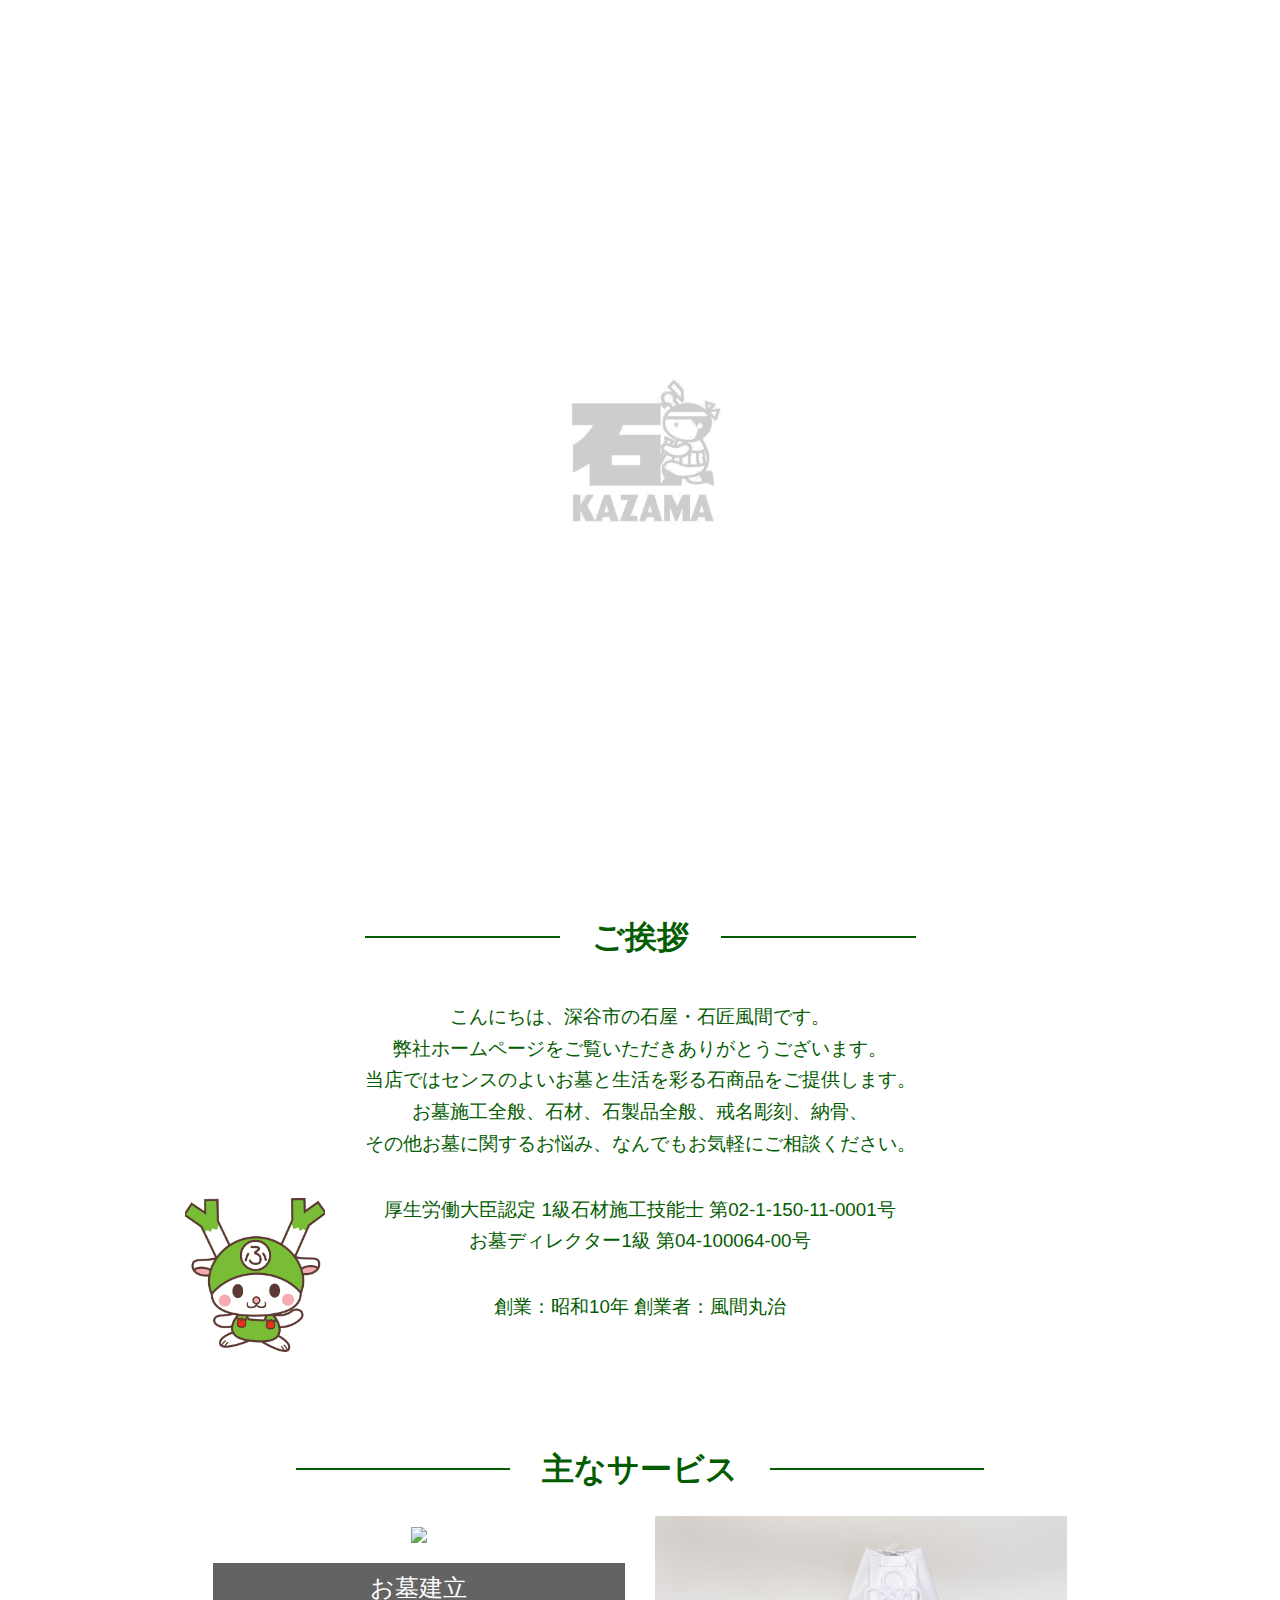
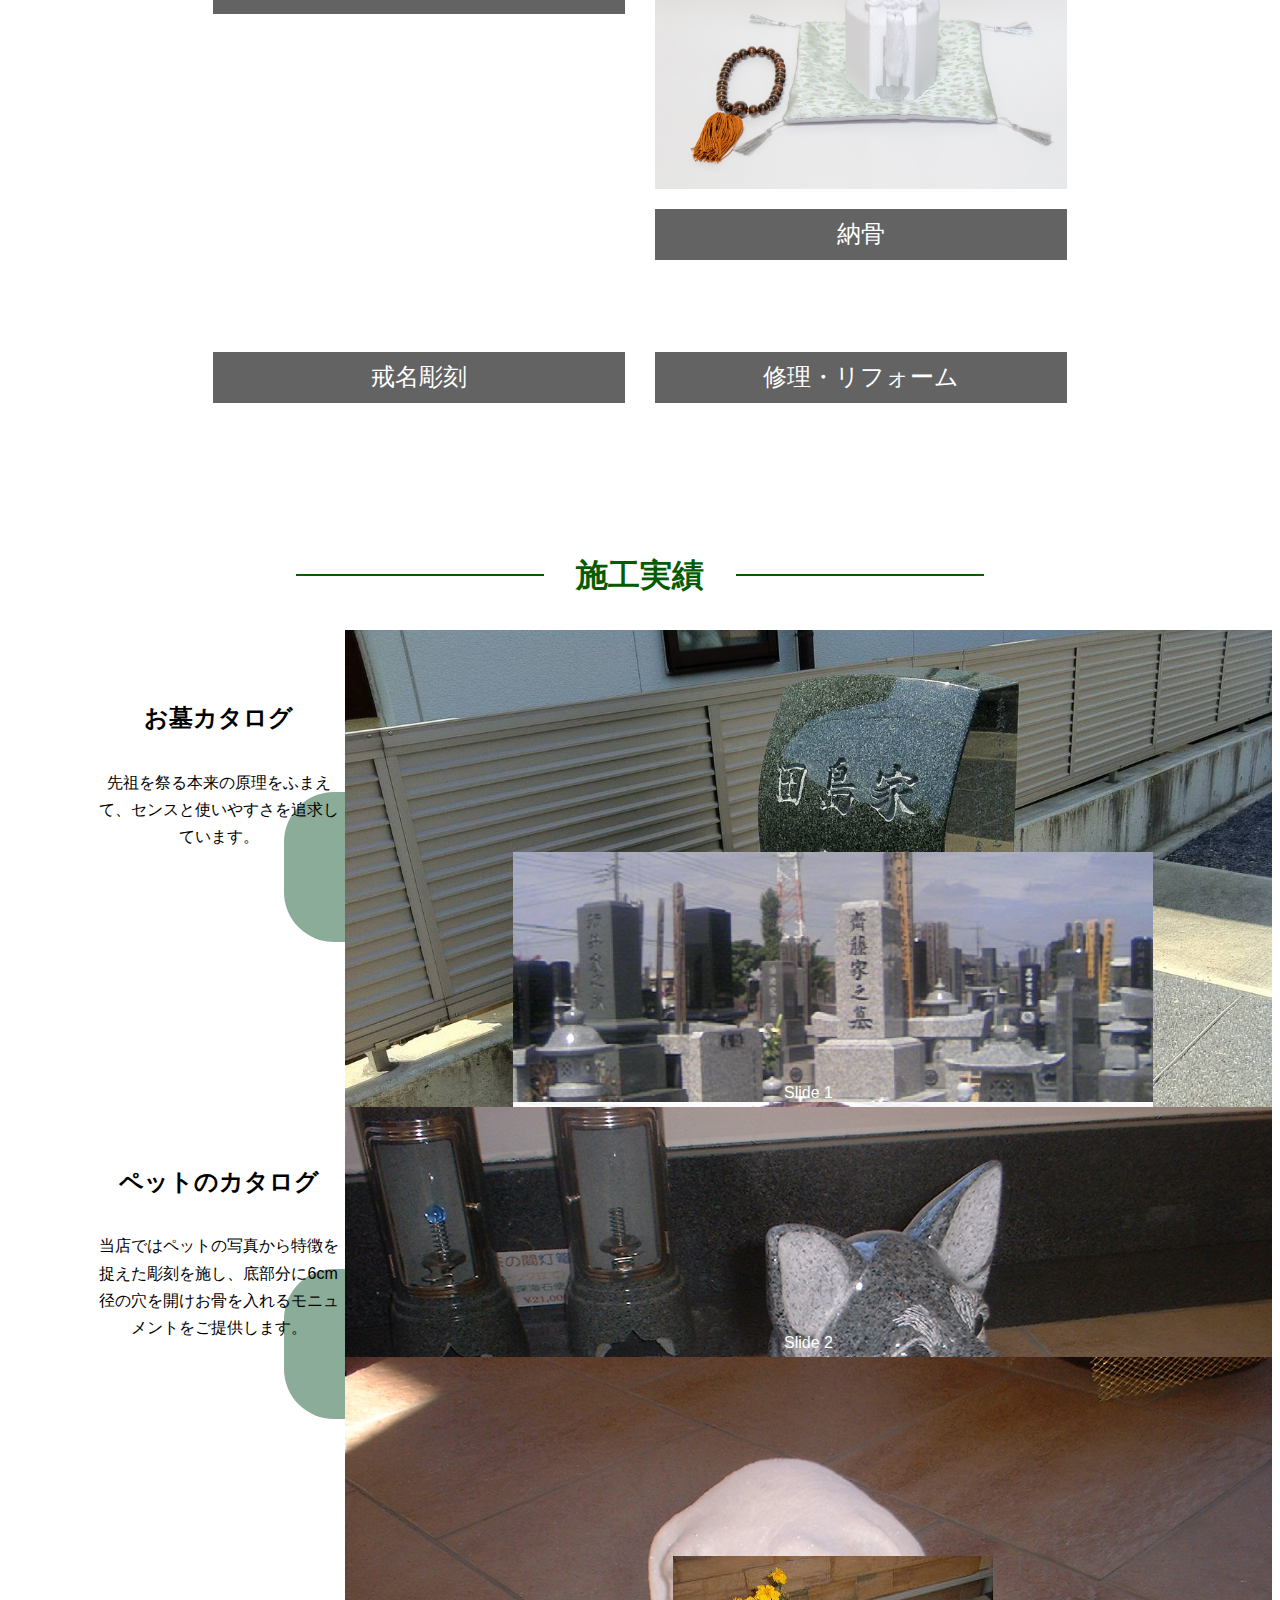
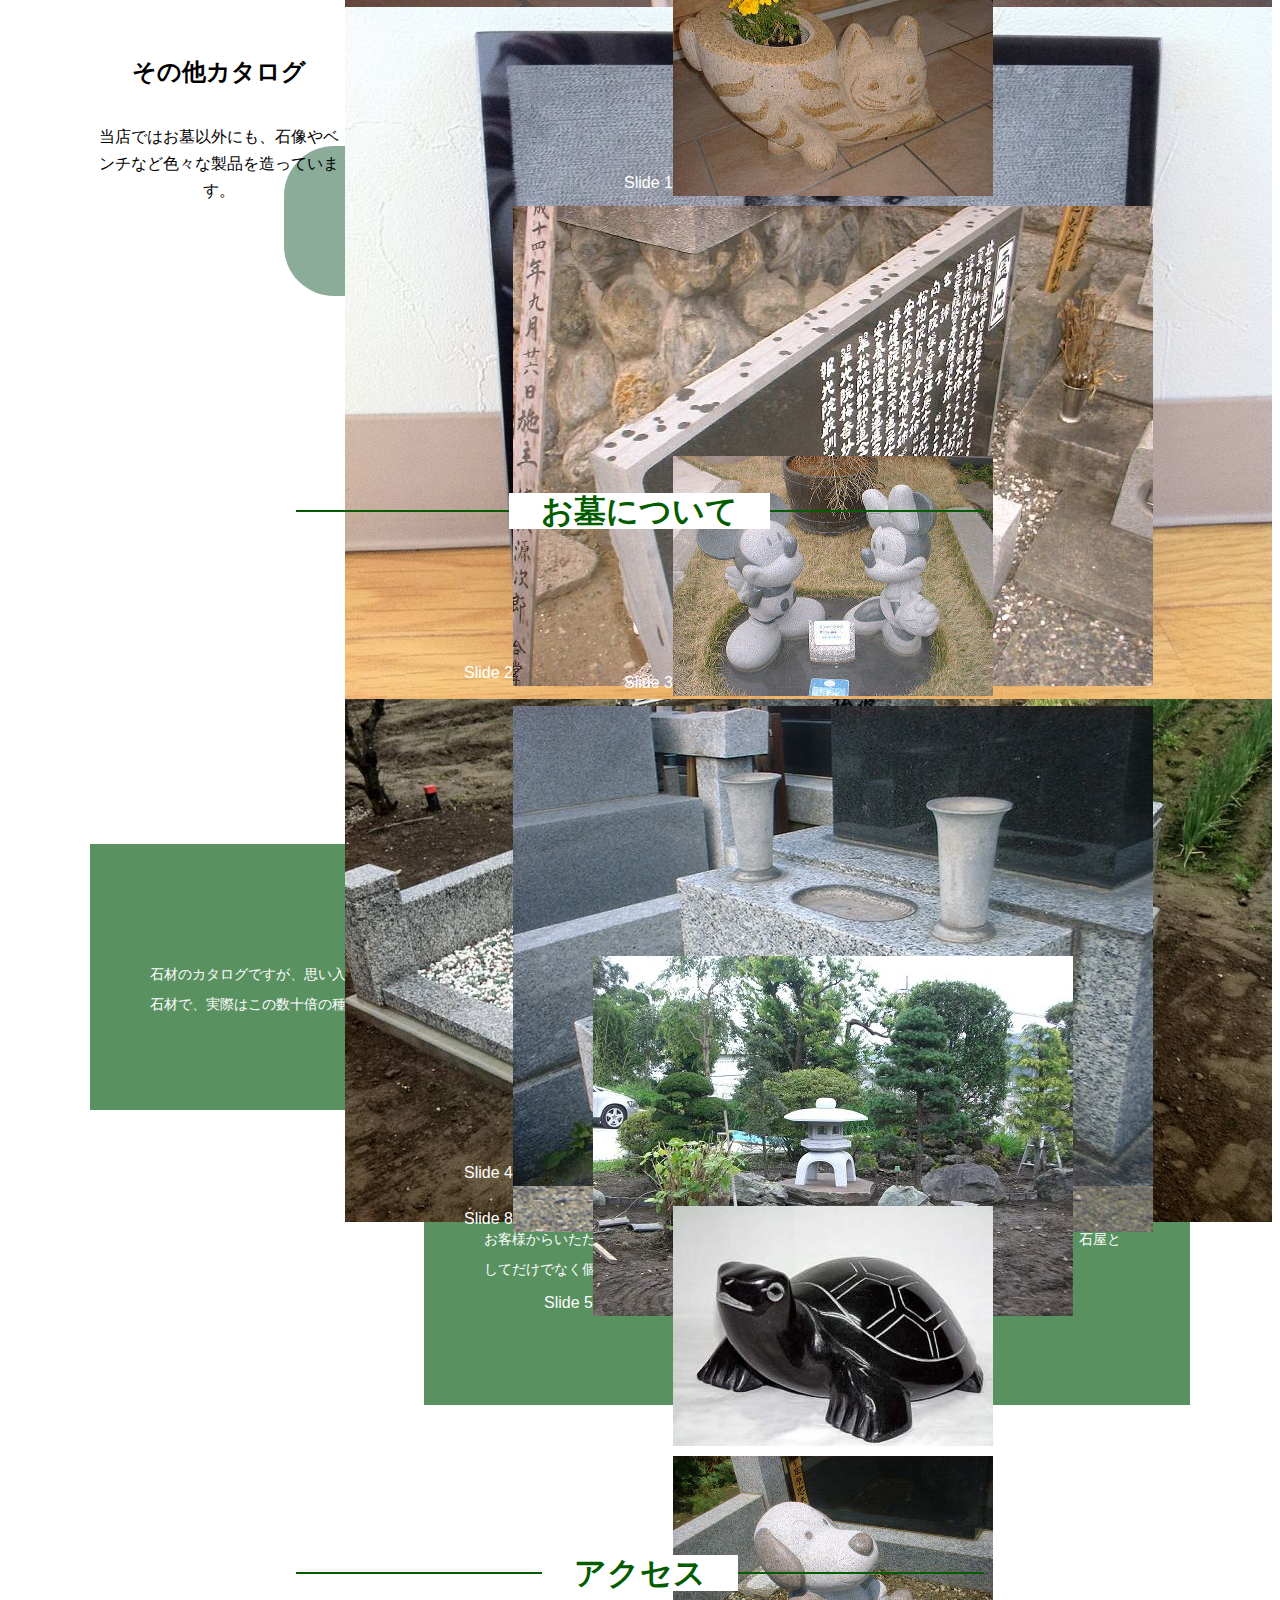
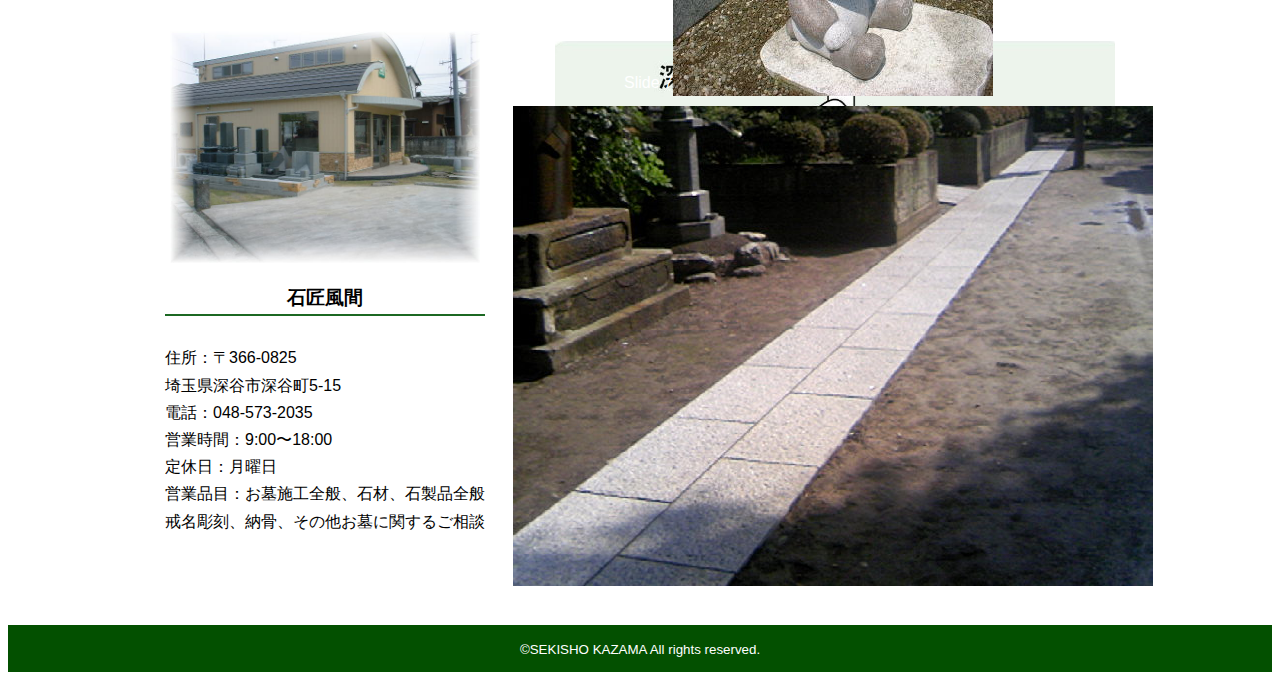
==== index.html @ c8400010 "Update index.html" ====
<!DOCTYPE html>
<html lang="ja">
  <head>
    <meta charset="utf-8">
    <meta name="viewport" content="width=device-width, initial-scale=1">
    <title>お墓・墓石の石匠風間</title>
    <meta name="description" content="小松/吹雪/真壁石などの国産墓石を扱っている深谷市の石屋石匠風間です。">
    <meta name="keywords" content="石材店,石屋,墓石,石材,石塔,お墓リフォーム,墓地,戒名,納骨,小松石,深谷,埼玉">
    <link href="https://use.fontawesome.com/releases/v5.6.1/css/all.css" rel="stylesheet">
    <link rel="stylesheet" href="https://unpkg.com/ress/dist/ress.min.css">
    <link href="https://fonts.googleapis.com/css2?family=Noto+Serif+JP:wght@400&display=swap" rel="stylesheet">
    <link rel="icon" type="image/png" href="top-img/name02.gif">
    <link rel="stylesheet" type="text/css" href="slick.css"/>
    <link rel="stylesheet" href="css/top.css">
    <link rel="stylesheet" href="https://cdnjs.cloudflare.com/ajax/libs/Swiper/4.3.3/css/swiper.min.css">

  </head>
  <body>
    <!-- loading -->
    <div id="loading">
      <div id="animation">
        <img src="top-img/loading.gif" alt="ローディング画像">
      </div>
    </div>
    <div id="contents">

      <header>
        <div class="header-inner">
        <div class="header-logo">
          <h1><img class="logo" src="top-img/name02.gif" alt="石匠風間"></h1>
          <h1><img class="logo2" src="top-img/name01.jpg" alt="石匠風間"></h1>
        </div>
        <div class="header-right">
          <p>お気軽にお電話ください</p>
          <p class="header-tel">048-573-2035</p>
        </div>
        <button class="burger-btn">
          <span class="bars">
            <span class="bar bar_top"></span>
            <span class="bar bar_middle"></span>
            <span class="bar bar_bottom"></span>
          </span>
        </button>
        <div class="nav-wrapper">
          <ul class="nav-list item-center">
            <li class="nav-item"><a href="catalog.html">お墓カタログ</a></li>
            <li class="nav-item"><a href="other.html">その他のカタログ</a></li>
            <li class="nav-item"><a href="pets.html">ペットのお墓</a></li>
            <li class="nav-item"><a href="stone.html">国産石材へのこだわり</a></li>
            <li class="nav-item"><a href="q&a.html">お墓Q＆A</a></li>
            <li class="nav-item"><a href="talk.html">石の余談</a></li>
            <li class="nav-item"><a href="temple.html">墓地情報</a></li>
            <li class="nav-item"><a href="http://maru67bettencourt.blog82.fc2.com/">ブログ</a></li>
          </ul>
        </div>
      </div>
      </header>
      <ul class="dropdwn">
        <li><a href="top.html" class="drop-btn">TOP</a></li>
        <li>施工実績
            <ul class="dropdwn_menu">
                <li><a href="catalog.html">お墓カタログ</a></li>
                <li><a href="other.html">その他のカタログ</a></li>
                <li><a href="pets.html">ペットのお墓</a></li>
            </ul>
        </li>
        <li>お墓について
            <ul class="dropdwn_menu">
                <li><a href="stone.html">国産石材へのこだわり</a></li>
                <li><a href="q&a.html">お墓Q＆A</a></li>
                <li><a href="stone.html">石の余談</a></li>
            </ul>
        </li>
        <li><a href="temple.html" class="drop-btn">墓地情報</a></li>
        <li><a href="http://maru67bettencourt.blog82.fc2.com/" class="drop-btn">ブログ</a></li>
      </ul>
      <div class="fv">
        <ul class="slider">
          <li><img src="top-img/DSC_3555.jpeg" alt=""></li>
          <li><img src="top-img/DSC_3559.jpeg" alt=""></li>
          <li><img src="top-img/DSC_3561.jpeg" alt=""></li>
        </ul>
        <div class="fv-wrapper">
          <h2 class="fv-title">石匠風間ではセンスのよいお墓と生活を彩る石商品をご提供します。</h2>
          <p>お墓施工全般、石材、石製品全般、戒名彫刻、納骨、その他お墓に関するご相談</p>
          <p>見積もり無料です、お気軽にお問い合わせ下さい。</p>
          <div class="btn-wrapper">
            <a href="tel:0485732035" class="btn tel"><i class="fas fa-phone"></i>お電話はこちら</a>
            <a href="mailto:renraku4460@gmail.com" class="btn email"><i class="fas fa-envelope"></i>メールはこちら</a>
          </div>
          <p>営業時間 9:00～18:00 / 月曜定休</p>
        </div>
      </div>
      <div class="intro">
        <div class="intro-wrapper">
          <div class="intro-text">
            <h1 class="header-span-design"><span>ご挨拶</span></h1>
            <h3>こんにちは、深谷市の石屋・石匠風間です。<br>
              弊社ホームページをご覧いただきありがとうございます。<br>
              当店ではセンスのよいお墓と生活を彩る石商品をご提供します。<br>
              お墓施工全般、石材、石製品全般、戒名彫刻、納骨、<br>
              その他お墓に関するお悩み、なんでもお気軽にご相談ください。</h3>
            <h3>厚生労働大臣認定 1級石材施工技能士 第02-1-150-11-0001号<br>お墓ディレクター1級 第04-100064-00号</h3>
            <h3>創業：昭和10年 創業者：風間丸治</h3>
          </div>
          <img src="top-img/92.jpg" alt="">
        </div>
      </div>
      <div class="service">
        <h1 class="header-span-design"><span>主なサービス</span></h1>
        <div class="service-wrapper">
          <div class="service-item">
            <img src="top-img/お墓QA.jpeg">
            <div class="service-flex">
              <h2>お墓建立</h2>
            </div>
          </div>
          <div class="service-item">
            <img src="top-img/納骨.jpeg" alt="">
            <div class="service-flex">
              <h2>納骨</h2>
            </div>
          </div>
          <div class="service-item">
            <img src="top-img/戒名.jpeg" alt="">
            <div class="service-flex">
              <h2>戒名彫刻</h2>
            </div>
          </div>
          <div class="service-item">
            <img src="top-img/修理.jpeg" alt="">
            <div class="service-flex">
              <h2>修理・リフォーム</h2>
            </div>
          </div>
        </div>
      </div>
      <div class="catalog">
        <h1 class="header-span-design"><span>施工実績</span></h1>
        <div class="top_catalog">
          <div class="catalog-title">
            <h2 class="fmt_title_1">お墓カタログ</h2>
            <p>先祖を祭る本来の原理をふまえて、<br>センスと使いやすさを追求しています。</p>
          </div>
          <!-- Swiper START -->
          <div class="swiper-container">
            <!-- メイン表示部分 -->
            <div class="swiper-button-prev"></div>
            <div class="swiper-wrapper">
              <!-- 各スライド -->
              <div class="swiper-slide">Slide 1<img src="catalog-img/tazima001.jpg"></div>
              <div class="swiper-slide">Slide 2<img src="catalog-img/saitoh84.jpeg"></div>
              <div class="swiper-slide">Slide 3<img src="catalog-img/sonoda26.jpeg"></div>
              <div class="swiper-slide">Slide 4<img src="catalog-img/okano65.jpeg"></div>
              <div class="swiper-slide">Slide 5<img src="catalog-img/mutoh48.jpeg"></div>
              <div class="swiper-slide">Slide 6<img src="catalog-img/mori381050.jpeg"></div>
              <div class="swiper-slide">Slide 7<img src="catalog-img/matunami006.jpg"></div>
              <div class="swiper-slide">Slide 8<img src="catalog-img/TS380410.jpeg"></div>
            </div>
            <div class="swiper-button-next"></div>
            <div class="swiper-pagination"></div>
          </div>
          <!-- Swiper END -->
        </div>
        <div class="catalog-btn-wrapper">
          <button class="detail-btn"><a href="catalog.html" class="btn-sec"> ＞ 詳しく見る</a></button>
        </div>

        <div class="top_catalog">
          <div class="catalog-title">
            <h2 class="fmt_title_1">ペットのカタログ</h2>
            <p>当店ではペットの写真から特徴を捉えた彫刻を施し、<br>底部分に6cm径の穴を開けお骨を入れるモニュメントをご提供します。</p>
          </div>
          <!-- Swiper START -->
          <div class="swiper-container">
            <!-- メイン表示部分 -->
            <div class="swiper-button-prev"></div>
            <div class="swiper-wrapper">
              <!-- 各スライド -->
              <div class="swiper-slide">Slide 1<img src="pets-img/DSCF0211.jpeg"></div>
              <div class="swiper-slide">Slide 2<img src="pets-img/koinu04.jpeg"></div>
              <div class="swiper-slide">Slide 3<img src="pets-img/syasin001.jpg"></div>
            </div>
            <div class="swiper-button-next"></div>
          </div>
          <!-- Swiper END -->
        </div>
        <div class="catalog-btn-wrapper">
          <button class="detail-btn"><a href="pets.html" class="btn-sec"> ＞ 詳しく見る</a></button>
        </div>

        <div class="top_catalog">
          <div class="catalog-title">
            <h2 class="fmt_title_1">その他カタログ</h2>
            <p>当店ではお墓以外にも、<br>石像やベンチなど色々な製品を造っています。</p>
          </div>
          <!-- Swiper START -->
          <div class="swiper-container">
            <!-- メイン表示部分 -->
            <div class="swiper-button-prev"></div>
            <div class="swiper-wrapper">
              <!-- 各スライド -->
              <div class="swiper-slide">Slide 1<img src="other-img/neko21.jpg"></div>
              <div class="swiper-slide">Slide 2<img src="top-img/bosi017.jpeg"></div>
              <div class="swiper-slide">Slide 3<img src="other-img/m021.jpg"></div>
              <div class="swiper-slide">Slide 4<img src="top-img/hanat28.jpeg"></div>
              <div class="swiper-slide">Slide 5<img src="other-img/cimg2225.jpg"></div>
              <div class="swiper-slide">Slide 6<img src="other-img/c024.jpg"></div>
              <div class="swiper-slide">Slide 7<img src="other-img/wan051.jpg"></div>
              <div class="swiper-slide">Slide 8<img src="other-img/rurisando95.jpeg"></div>
            </div>
            <div class="swiper-button-next"></div>
            <div class="swiper-pagination"></div>
          </div>
          <!-- Swiper END -->
        </div>
        <div class="catalog-btn-wrapper">
          <button class="detail-btn"><a href="other.html" class="btn-sec"> ＞ 詳しく見る</a></button>
        </div>
      </div>
      <div class="about">
        <h1 class="header-span-design"><span>お墓について</span></h1>
        <div class="about-wrapper">
          <div class="about-item">
            <img src="top-img/墓地紹介.jpeg" alt="">
            <div class="about-white item-center">
              <h2>墓地紹介</h2>            
              <p>城下町であった深谷市はたくさんのお寺があります。文化財も多数所有しておりますし、
                凛としたお寺の佇まいは必見ですよ。
                墓地探しに、あるいはお寺写真集としてご利用
                ください。</p>
              <button class="detail-btn"><a href="temple.html" class="btn-sec catalog-btn"> ＞ 詳しく見る</a></button>
            </div>
          </div>
          <div class="about-item about-reverse">
            <img src="top-img/石材こだわり.jpg" alt="">
            <div class="about-white">
              <h2>石材へのこだわり</h2>
              <p>石材のカタログですが、思い入れもあってあえて
                こんな題名にしました。ここに掲載したのは
                代表的な石材で、実際はこの数十倍の種類があり
                ます。墓石の材質選定に役立てば幸いです。</p>
              <button class="detail-btn"><a href="stone.html" class="btn-sec catalog-btn"> ＞ 詳しく見る</a></button>
            </div>
          </div>
          <div class="about-item">
            <img src="top-img/お墓QA.jpeg" alt="">
            <div class="about-white">
              <h2>お墓Q&A</h2>
              <p>お客様からいただいた多種多様な質問のなかで
                多いもの、特徴的なものをまとめてみました。
                石屋としてだけでなく個人としてできるだけ
                素直に本音でお答えしたつもりです。<br>
              <br></p>
              <button class="detail-btn"><a href="q&a.html" class="btn-sec catalog-btn"> ＞ 詳しく見る</a></button>
            </div>
          </div>
        </div>
      </div>
      <div class="location">
        <h1 class="header-span-design"><span>アクセス</span></h1>
        <div class="location-wrapper">
          <div class="location-info">
            <img src="top-img/zimu14.jpeg">
            <h3 class="sub-title">石匠風間</h3>
            <ul class="location-list">
              <li><span class="access">住所</span>：〒366-0825<br>
              埼玉県深谷市深谷町5-15<br></li>
              <li><span class="calling">電話</span>：048-573-2035<br></li>
              <li><span class="opentime">営業時間</span>：9:00〜18:00<br></li>
              <li><span class="holiday">定休日</span>：月曜日<br></li>
              <li>営業品目：お墓施工全般、石材、石製品全般<br>
              戒名彫刻、納骨、その他お墓に関するご相談</li>
            </ul>
            
          </div>
          <div class="location-map">
            <img src="top-img/tizu0.jpg" alt="">
          </div>
        </div>
      </div>
      <footer>
        <small>©SEKISHO KAZAMA All rights reserved.</small>
      </footer>

    </div>
    <p id="page-top">
      <a href="#"><svg version="1.1" id="_x32_" xmlns="http://www.w3.org/2000/svg" xmlns:xlink="http://www.w3.org/1999/xlink" x="0px" y="0px" viewBox="0 0 512 512" style="width: 50px; height: 50px; opacity: 10;" xml:space="preserve">
        <style type="text/css">
          .st0{fill:#4B4B4B;}
        </style>
        <g>
          <polygon class="st0" points="132.928,277.919 173.562,318.553 255.992,236.123 338.438,318.553 379.072,277.919 255.992,154.839 	
            " style="fill: rgb(0, 124, 59);"></polygon>
          <path class="st0" d="M255.992,0C114.606,0.015,0.015,114.606,0,256.008C0.015,397.394,114.606,511.984,255.992,512
            C397.394,511.984,511.985,397.394,512,256.008C511.985,114.606,397.394,0.015,255.992,0z M408.585,408.585
            c-39.118,39.079-92.938,63.189-152.593,63.205c-59.647-0.016-113.467-24.126-152.577-63.205
            c-39.087-39.111-63.197-92.93-63.205-152.577c0.008-59.655,24.118-113.483,63.205-152.593
            c39.11-39.087,92.93-63.197,152.577-63.205c59.655,0.008,113.476,24.118,152.593,63.205c39.079,39.11,63.197,92.938,63.205,152.593
            C471.782,315.655,447.672,369.474,408.585,408.585z" style="fill: rgb(0, 124, 59);"></path>
        </g>
        </svg>
        </a>
    </p>
    <script src="https://ajax.googleapis.com/ajax/libs/jquery/3.6.0/jquery.min.js"></script>
    <script src="https://cdnjs.cloudflare.com/ajax/libs/Swiper/4.3.3/js/swiper.min.js"></script>
    <script type="text/javascript" src="slick.min.js"></script>
    <script src="sekisho.js"></script>
  </body>
</html>
---- css/top.css ----
@charset "utf-8";
html {
  font-size: 100%;
}
body {
  font-family: "メイリオ",Meiryo,"ヒラギノ角ゴ Pro W3","Hiragino Kaku Gothic Pro",Osaka,"ＭＳ Ｐゴシック","MS PGothic",sans-serif;
  line-height: 1.7;
}
a {
  text-decoration: none;
}
img {
  max-width: 100%;
  vertical-align: bottom;
  object-fit: cover;
}
#loading{
  position: fixed;
  top: 0;
  left: 0;
  width: 100vw;
  height: 100vh;
  background-color: #fff;
  z-index: 9000;
}
#animation{
  margin: 0;
  position: absolute;
  top: 50%;
  left: 50%;
  transform: translate(-50%, -50%);
  z-index: 9999;
  text-align: center;
}
#animation img{
  width: 170px;
  height: 150px;
}
header {
  height: 80px;
  width: 100%;
  background-color: #fff;
}
.header-logo {
  display: flex;
}
.logo {
  width: 85px;
}
.logo2 {
  width: 230px;
  margin-top: 20px;
}
.header-inner {
  display: flex;
  justify-content: space-between;
  padding: 0 3vw;
  align-items: center;
}
.header-right {
  text-align: center;
  line-height: 30px;
  padding-bottom: 10px;
  color: #000;
  font-weight: bold;
}
.header-tel {
  font-size: 40px;
}
.burger-btn, .nav-wrapper  {
  display: none;
}
.dropdwn{
  display: flex;
  font-size: 18px;
  font-weight: bold;
  background: linear-gradient(#1e8b27,#1c6823,#17441c);
  color: #fff;
}
ul{
  text-align: center;
  list-style-type: none;
  margin: 0 auto;
  padding: 0;
}
.dropdwn li{
  position: relative;
  padding: 10px 0;
  cursor: pointer;
  width: 20%;
  display: inline;
  z-index: 5;
  font-weight: bold;
}
.drop-btn {
  padding: 30px 50px;
}
.dropdwn li:hover, .dropdwn a:hover {
  color:rgb(255, 194, 41);
}
.dropdwn_menu{
  width: 100%;
  display: none;
  position: absolute;
  margin-left: -5px;
  margin-top: 10px;
  padding: 0;
  background: linear-gradient(#1e8b27,#1c6823,#17441c);
  line-height: 50px;
}
.dropdwn_menu li a{
  display: block;
  color: #fff;
  border-bottom: 1px solid rgba(255, 255, 255, 0.432);
}
.dropdwn_menu li a:hover{
  background: rgb(255, 194, 41);
  color: #fff;
}
.dropdwn a {
  color: #fff;
  font-weight: bold;
}
.fv {
  height: 680px;
}
.fv img{
  object-fit: cover;
  width: 100vw;
  height: 680px;
}
.fv-wrapper {
  position: absolute;
  top: 45%;
  left: 15%;
  padding: 2% 4%;
  text-align: center;
  background-color: rgba(255, 255, 255, 0.808);
  border-radius: 20px;
  max-width: 70%;
  max-height: 340px;
}
.slider img {
  width: 100vw;
  object-fit: cover;
  height: 680px;
}
.slick-prev, .slick-next {
  display: none !important;
}
.fv-wrapper p {
  font-size: 20px;
}
.fv-title {
  font-size: 1.77rem;
  text-transform: uppercase;
}
.btn-wrapper {
  margin: 20px 0;
}
.btn-wrapper p {
  margin: 10px 0;
}
.btn {
  padding: 8px 24px;
  color: white;
  display: inline-block;
  opacity: 0.9;
  border-radius: 4px;
}
.btn:hover {
  opacity: 1;
}
.btn-sec, .catalog-btn {
  padding: 15px 60px;
  color: white;
  display: inline-block;
  border-radius: 4px;
  text-decoration: underline;
}
.tel {
  background-color: #24a12e;
  margin-right: 50px;
}
.email {
  background-color: rgb(219, 157, 0);
}
.tel:hover {
  background-color: #fff;
  color: #24a12e;
}
.email:hover {
  background-color: #fff;
  color: rgb(219, 157, 0);
}
.fas {
  margin-right: 10px;
}
.detail-btn {
  background-color: rgb(34, 34, 34);
  border-radius: 50px;
  font-size: 1em;
}
.detail-btn:hover {
  opacity: 0.5;
}
.intro {
  background-size: cover;
  background-position: center;
  background-repeat: no-repeat;
  text-align: center;
}
.intro-wrapper {
  display: flex;
  max-width: fit-content;
  margin: 40px auto 0;
  position: relative;
}
.intro-text {
  font-weight: normal;
  padding: 30px 0 50px;
  color: #045c01;
  margin: 0 auto;
}
.header-span-design {
  position: relative;
  padding: 0 60px;
  text-align: center;
}
.header-span-design:before {
  position: absolute;
  top: calc(50% - 1px);
  left: 0;
  width: 100%;
  height: 2px;
  content: '';
  background: #045c01;
}
.header-span-design span {
  position: relative;
  padding: 0 1em;
  background: #fff;
}
.intro img {
  position: absolute;
  left: -180px;
  bottom: 40px;
  width: 11vw;
  height: 12vw;
}
.intro-wrapper h1, .service h1, .catalog-wrapper h1 {
  font-size: 32px;
}
.intro-wrapper h3 {
  padding-top: 15px;
  font-weight: lighter;
}
.service {
  padding: 50px 0;
  text-align: center;
  position: relative;
}
.service h1, .catalog h1, .about h1, .location h1 {
  width: 45%;
  margin: 0 auto;
  color: #045c01;
}
.service-wrapper {
  max-width: 70%;
  margin: 0 auto;
  display: grid;
  grid-template-columns: 50% 50%;
  padding-top: 20px;
}
.service-item {
  margin: 0 15px 25px;
  position: relative;
}
.service-item h2 {
  font-weight: lighter;
  padding: 5px 0;
}
.service-flex {
  background-color: #1f1f1fb2;
  color: #fff;
}
.item-center {
  display: grid;
  place-items: center;
}
.catalog {
  height: 100%;
  background-size: cover;
  background-position: center;
  background-repeat: no-repeat;
  text-align: center;
  padding-top: 4%;
}
.catalog-btn-wrapper {
  max-width: 55.6%;
  margin: 60px auto;
}

.top_catalog {
  margin: 0 0 30px;
  position: relative;
  display: -webkit-box;
  display: -webkit-flex;
  display: -ms-flexbox;
  display: flex;
  -webkit-flex-wrap: wrap;
  -ms-flex-wrap: wrap;
  flex-wrap: wrap;
  -webkit-box-pack: justify;
  -webkit-justify-content: space-between;
  -ms-flex-pack: justify;
  justify-content: space-between;
  -webkit-box-align: center;
  -webkit-align-items: center;
  -ms-flex-align: center;
  align-items: center;
  -webkit-box-pack: end;
  -webkit-justify-content: flex-end;
  -ms-flex-pack: end;
  justify-content: flex-end;
}
.catalog-title {
  width: 20%;
  padding: 40px 0 0 40px;
}
.fmt_title_1 {
  padding-bottom: 10px;
}
.catalog-title p {
  max-width: 300px;
}
.catalog-title br {
  display: none;
}
.swiper-container {
  max-width: calc(50% + (750px / 2) - 80px);
  width: 75%;
  position: relative;
  margin: 0 0 50px;
  z-index: 0 !important;
}
/* 全体のスタイル */
.swiper-wrapper {
	width: 100%;
	height: 250px;
  z-index: 0 !important;
}
/* 全スライド共通スタイル */
.swiper-slide {
	color: #ffffff;
	width: 100%;
	height: 100%;
	text-align: center;
}
.swiper-button-next.swiper-button-disabled, .swiper-button-prev.swiper-button-disabled {
  opacity: 0 !important;
}
.top_catalog:after {
  content: "";
  background: #1358307e;
  width: 75%;
  height: 150px;
  position: absolute;
  right: 40px;
  bottom: -40px;
  border-radius: 50px;
  z-index: -3;
}
.swiper-pagination {
  background: transparent;
}
.swiper-pagination:active {
  background: transparent;
}
.about {
  background-color: #fff;
  text-align: center;
  padding: 4% 0;
}
.about-wrapper {
  justify-content: space-between;
  max-width: 1100px;
  margin: 0 auto;
  padding: 40px 20px;
}
.about-item {
  display: flex;
}
.about-item img {
  vertical-align: unset;
  object-fit: unset;
  width: 50%;
}
.about-reverse {
  flex-direction: row-reverse;
}
.about-white {
  background-color: #599161;
  text-align: left;
  color: #fff;
  text-align: center;
  padding: 20px;
  display: grid;
  place-items: center;
}
.about-white svg {
  padding: 20px;
}
.about-white p {
  text-align: left;
  padding: 0 40px;
  font-size: 14px;
  line-height: 30px;
}
.location {
  padding: 4% 0;
  text-align: center;
}
.location-wrapper {
  display: flex;
  justify-content: space-between;
  padding: 30px 20px;
  max-width: 950px;
  margin: 0 auto;
}
.location-info {
  list-style: none;
}
.location-info img {
  max-width: 310px;
}
.location-info p {
  padding: 12px 10px;
}
.location-map {
  max-width: 560px;
}
.location-map img {
  margin-top: 10px;
  height: 450px;
}
.sub-title {
  border-bottom: 2px solid #1c6823;
}
.location-list {
  list-style: none;
  text-align: left;
  padding: 10px 0;
}
footer {
  background-color: #035000;
  color: #fff;
  text-align: center;
  padding: 10px;
}
#page-top {
  position: fixed;
  bottom: 50px;
  right: 50px;
}
#page-top a {
  display: block;
  width: 70px;
  padding: 25px 0;
}
#page-top svg {
  background-color: #fff;
  border: 1px solid rgb(0, 124, 59);
  border-radius: 50%;
}
@media screen and (max-width: 960px){
  header {
    height: 65px;
  }
  .logo {
    width: 68px;
  }
  .logo2 {
    width: 180px;
  }
  .header-tel {
    font-size: 25px;
  }
  .drop-btn {
    padding: 0;
  }
  .dropdwn {
    font-size: 15px;
  }
  .dropdwn_menu {
    font-size: 13px;
  }
  .fv-wrapper {
    top: 40%;
  }
  .fv-wrapper p {
    font-size: 17px;
  }
  .btn-wrapper {
    margin: 10px 0;
  }
  .btn-wrapper a {
    font-size: 13px;
  }
  .tel {
    margin-right: 20px;
  }
  .btn {
    padding: 5px 18px;
  }
  .fv-title {
    font-size: 24px;
  }
  .intro-wrapper h1, .service h1, .catalog-wrapper h1, .about h1, .location h1, .catalog h1 {
    font-size: 3.5vw;
  }
  .intro-text h1, .service h1, .catalog h1, .about h1, .location h1 {
    width: 50vw;
  }
  .intro-wrapper h3 {
    font-size: 15px;
  }
  .intro-text h1 {
    margin: 0 auto;
  }
  .intro img {
    left: -85px;
  }
  .service-wrapper {
    max-width: 80%;
  }
  .service-item {
    margin: 0 5px 20px;
  }
  .top_catalog {
    display: block;
  }
  .swiper-container {
    width: 100%;
    max-width: 90%;
  }
  .swiper-button-next, .swiper-button-prev {
    width: 15px !important;
    height: 33px !important;
    top: 65% !important;
    background-size: 19px 37px !important;
  }
  .swiper-container-horizontal>.swiper-pagination-bullets, .swiper-pagination-custom, .swiper-pagination-fraction {
    bottom: 0 !important;
  }
  .catalog-title {
    width: unset;
    padding: 40px 0 0 0;
  }
  .catalog-title p {
    max-width: unset;
  }
  .catalog-title br {
    display: block;
  }
  .top_catalog:after {
    width: 95%;
    height: 120px;
    right: 2.5vw;
    bottom: -30px;
  }
  .catalog-btn {
    padding: 10px 30px;
    font-size: 0.7rem;
  }
  .about-wrapper {
    display: block;
    max-width: unset;
    padding: 20px;
  }
  .about-white {
    padding: 10px;
  }
  .about-white h2, .service-item h2, .fmt_title_1 {
    font-size: 1.2rem;
  }
  .about-white p {
    padding: 0 5px;
    font-size: 0.7rem;
    line-height: 25px;
  }
  .location-info img {
    max-width: 100%;
  }
  .location-map img {
    padding: 15px 0 15px 15px;
    height: unset;
  }
  #page-top {
    right: 10px;
  }
}
@media screen and (max-width: 560px){
  header {
    height: 48px;
  }
  .header-right {
    display: none;
  }
  .logo {
    width: 50px;
  }
  .logo2 {
    width: 100px;
  }
  .fv {
    height: unset;
  }
  .fv-title {
    font-size: 20px;
    padding-bottom: 10px;
  }
  .fv-wrapper {
    padding: 40px 15px;
    max-height: unset;
    top: 23%;
  }
  .fv-wrapper p {
    font-size: 12px;
  }
  .tel {
    margin: 0 0 5px;
  }
  .detail-btn {
    font-size: 10px;
  }
  .dropdwn {
    display: none;
  }
  .slider img {
    height: 600px;
  }
  .burger-btn {
    display: block;
    width: 35px;
    height: 35px;
    position: fixed;
    border-radius: 50%;
    top: 6px;
    right: 4vw;
    z-index: 3;
    background-color: #008a50;
    border: none;
  }
  .bar.cross.bar_top {
    transform: rotate(20deg);
    transition: transform .3s;
  }
  .bar.cross.bar_middle {
    opacity: 0;
    transition: opacity .3s;
  }
  .bar.cross.bar_bottom {
    transform: rotate(-20deg);
    transition: transform .3s;
  }
  .bar {
    width: 22px;
    height: 1px;
    display: block;
    position: absolute;
    background-color: #fff;
    margin-left: 6px;
  }
  .bar_top {
    transform: translateY(-8px);
  }
  .bar_middle {
    transform: translateY(-1px);
  }
  .bar_bottom {
    transform: translateY(6px);
  }
  .nav-wrapper {
    background-color: rgba(32, 32, 32, 0.945);
    width: 50%;
    height: 100vh;
    position: fixed;
    display: block;
    top: 0;
    right: 0;
    transform: translateX(100%);
    transition: transform .5s,opacity .5s;
    opacity: 0;
    z-index: 2;
  }
  .nav-wrapper.open {
    transform: translateX(0);
    transition: transform .5s,opacity .5s;
    display: unset !important;
    opacity: 1;
    z-index: 2;
  }
  .nav-list {
    padding: 0;
    top: 20%;
    left: 15%;
    position: absolute;
    list-style: none;
  }
  .nav-list img, .nav-list li {
    margin-bottom: 10px;
  }
  .nav-item a {
    list-style: none;
    color: #fff;
    font-size: 13px;
  }
  .nav-item a:hover {
    color: rgb(255, 194, 41);
  }
  .intro-text h1 {
    width: 57vw;
  }
  .service h1, .catalog h1, .about h1, .location h1 {
    width: 72vw;
  }
  .intro-wrapper h1, .service h1, .catalog-wrapper h1, .about h1, .location h1, .catalog h1 {
    font-size: 5vw;
  }
  .intro-wrapper h3 {
    font-size: 12px;
  }
  .intro img {
    display: none;
  }
  .service, .location {
    padding: 30px 20px;
  }
  .service-wrapper {
    max-width: 100%;
  }
  .service-item {
    margin: 0 5px 10px;
  }
  .about-white h2, .service-item h2 {
    font-size: 1rem;
    padding: 0;
  }
  .catalog {
    padding: 30px 0;
  }
  .catalog-title p {
    font-size: 0.8rem;
    max-width: 90%;
    margin: 0 auto;
  }
  .top_catalog:after {
    height: 60px;
    bottom: -20px;
  }
  .about-item {
    display: block;
  }
  .about-item img {
    width: 100%;
    vertical-align: bottom;
    object-fit: cover;
  }
  .about-white {
    padding: 10px 10px 20px;
    margin-bottom: 20px;
  }
  .location-wrapper {
    flex-direction: column-reverse;
    padding: 10px 0;
  }
  .location-list {
    font-size: 13px;
    width: 90%;
  }
  .location-info img {
    display: none;
  }
  .location-info {
    margin-top: 10px;
  }
  #page-top {
    display: none !important;
  }
}
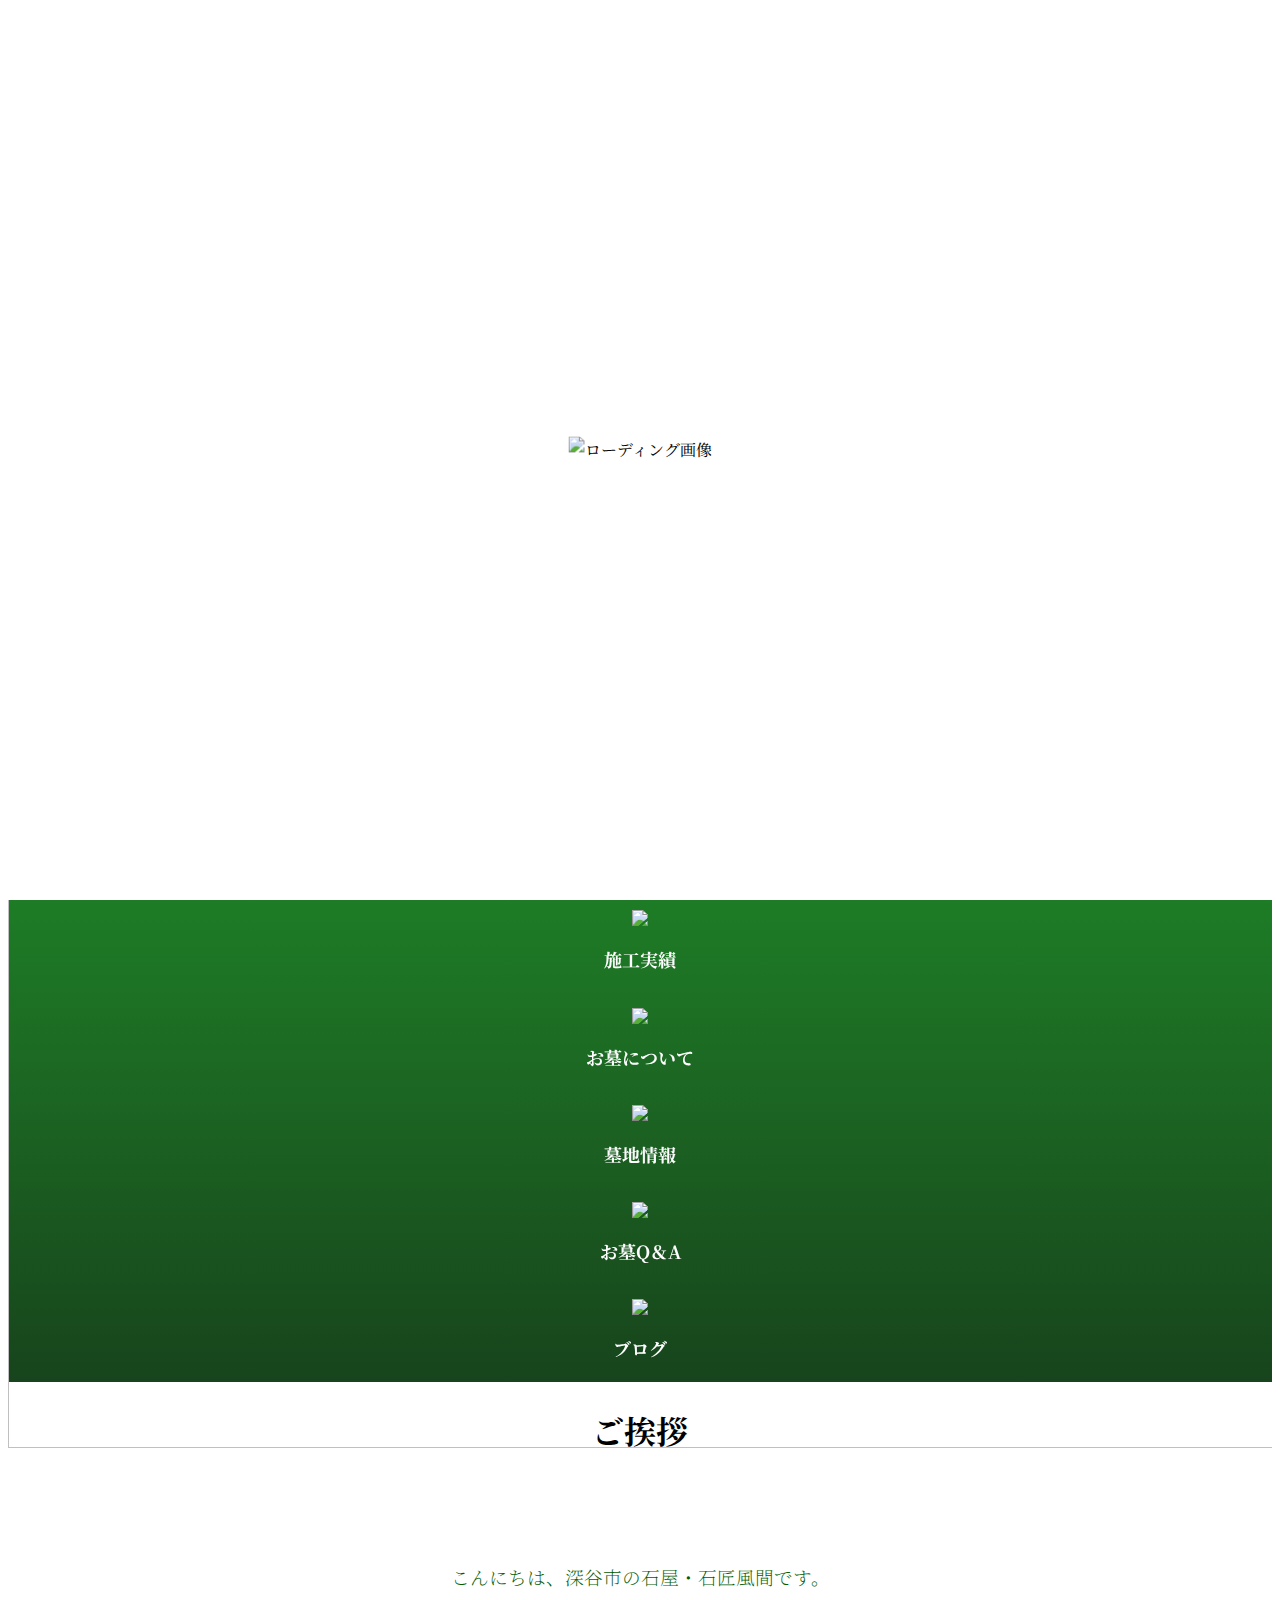
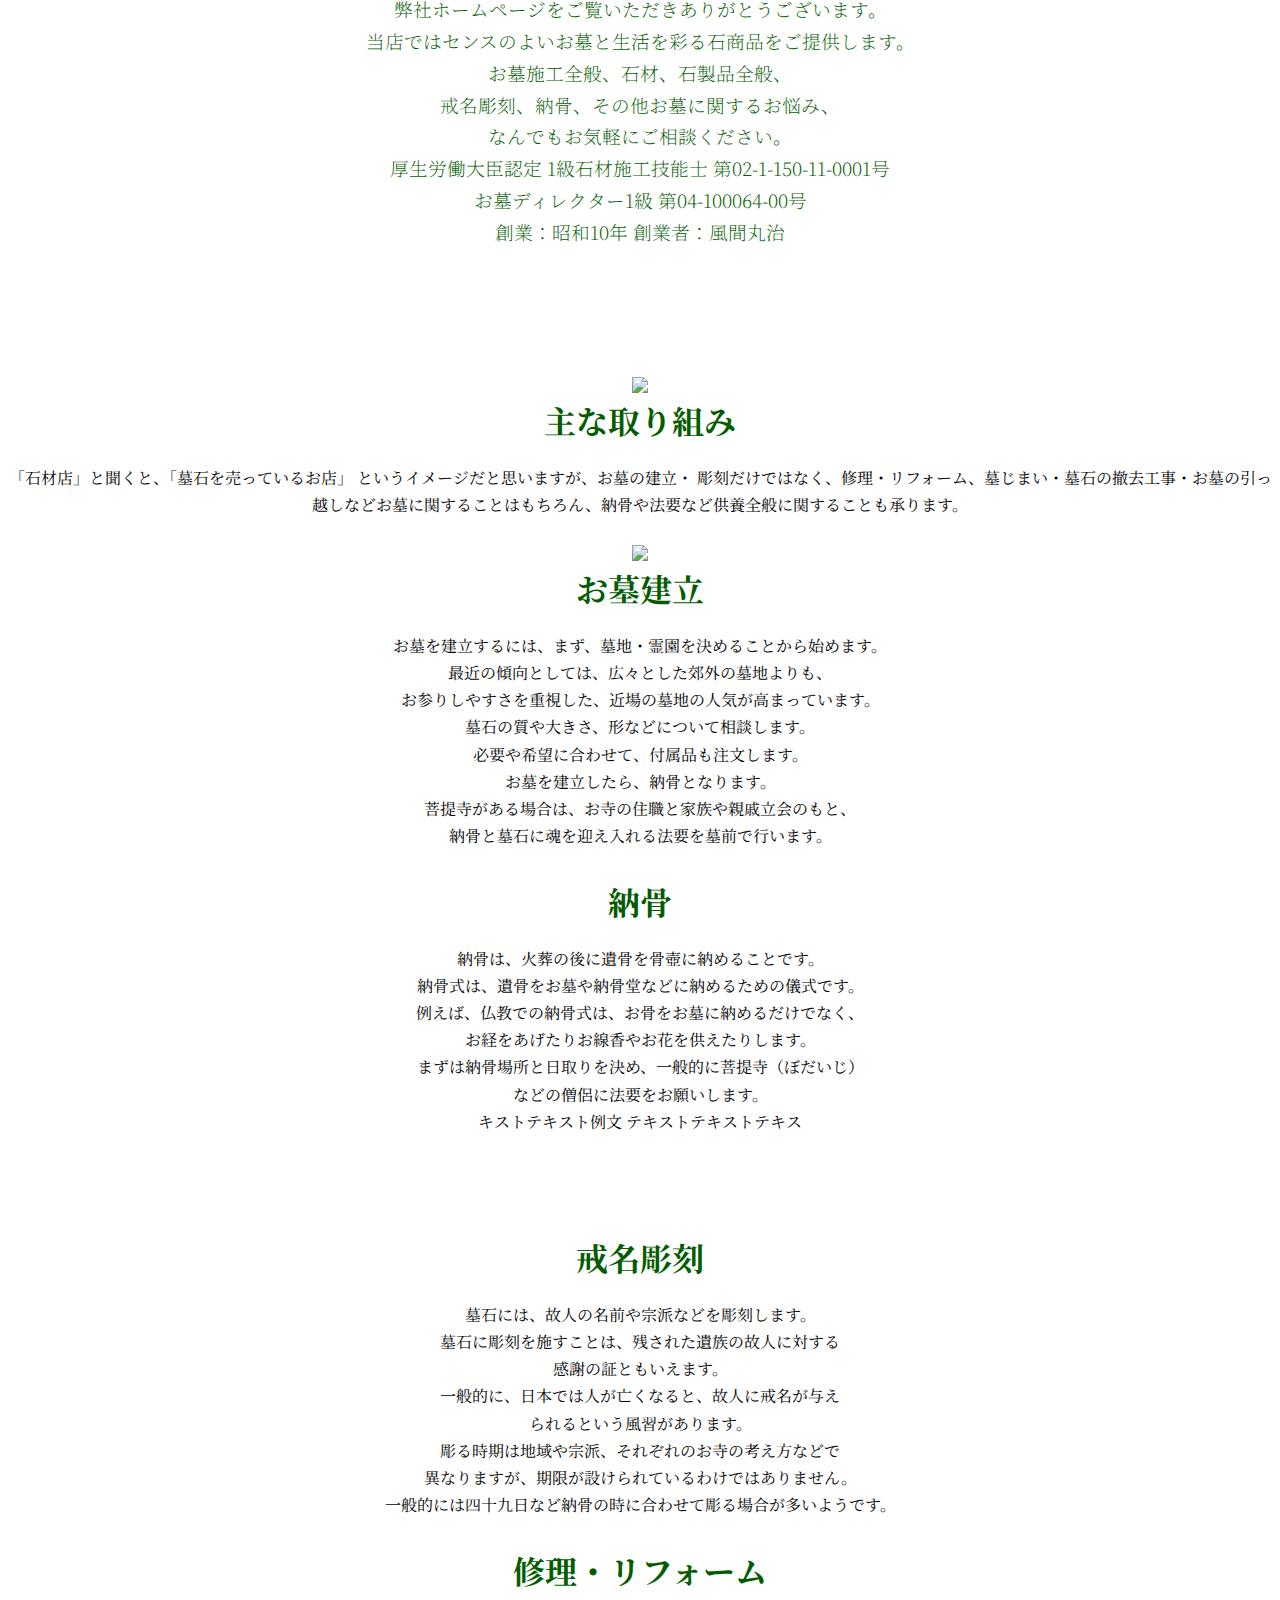
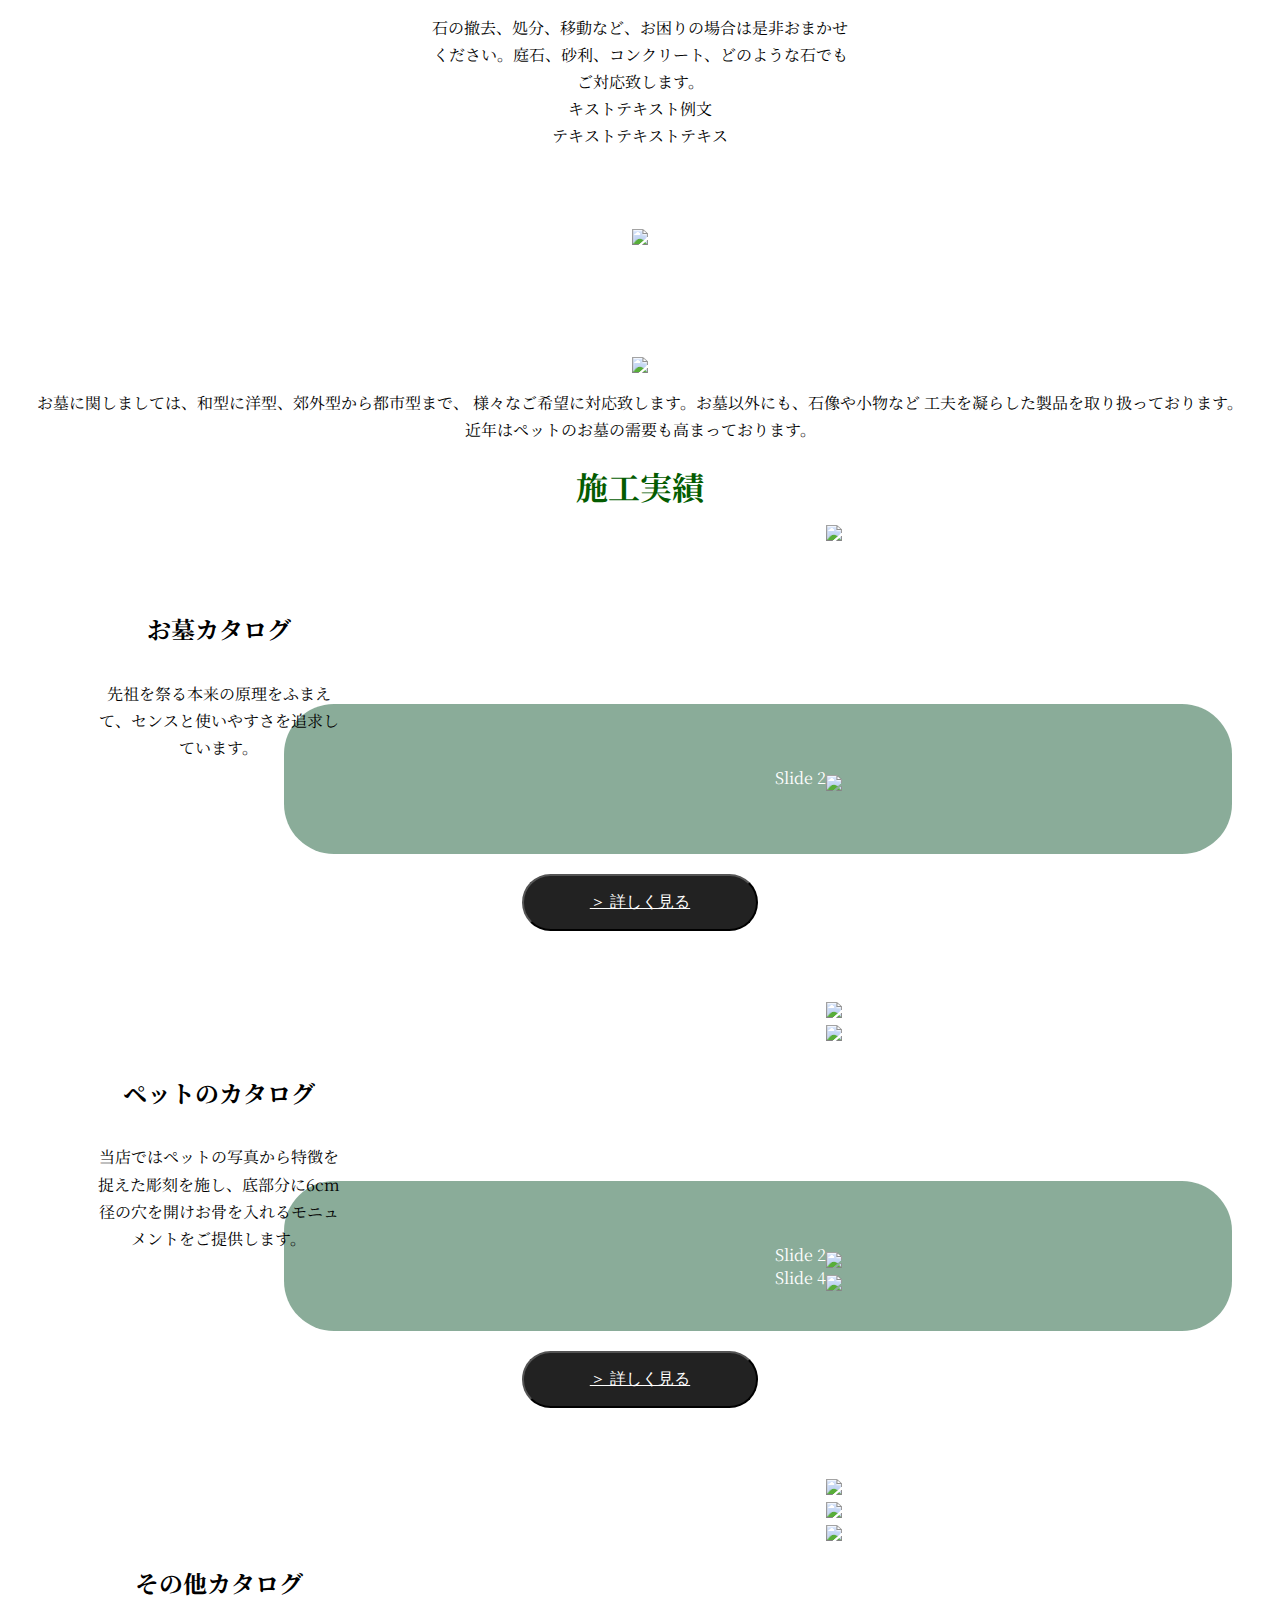
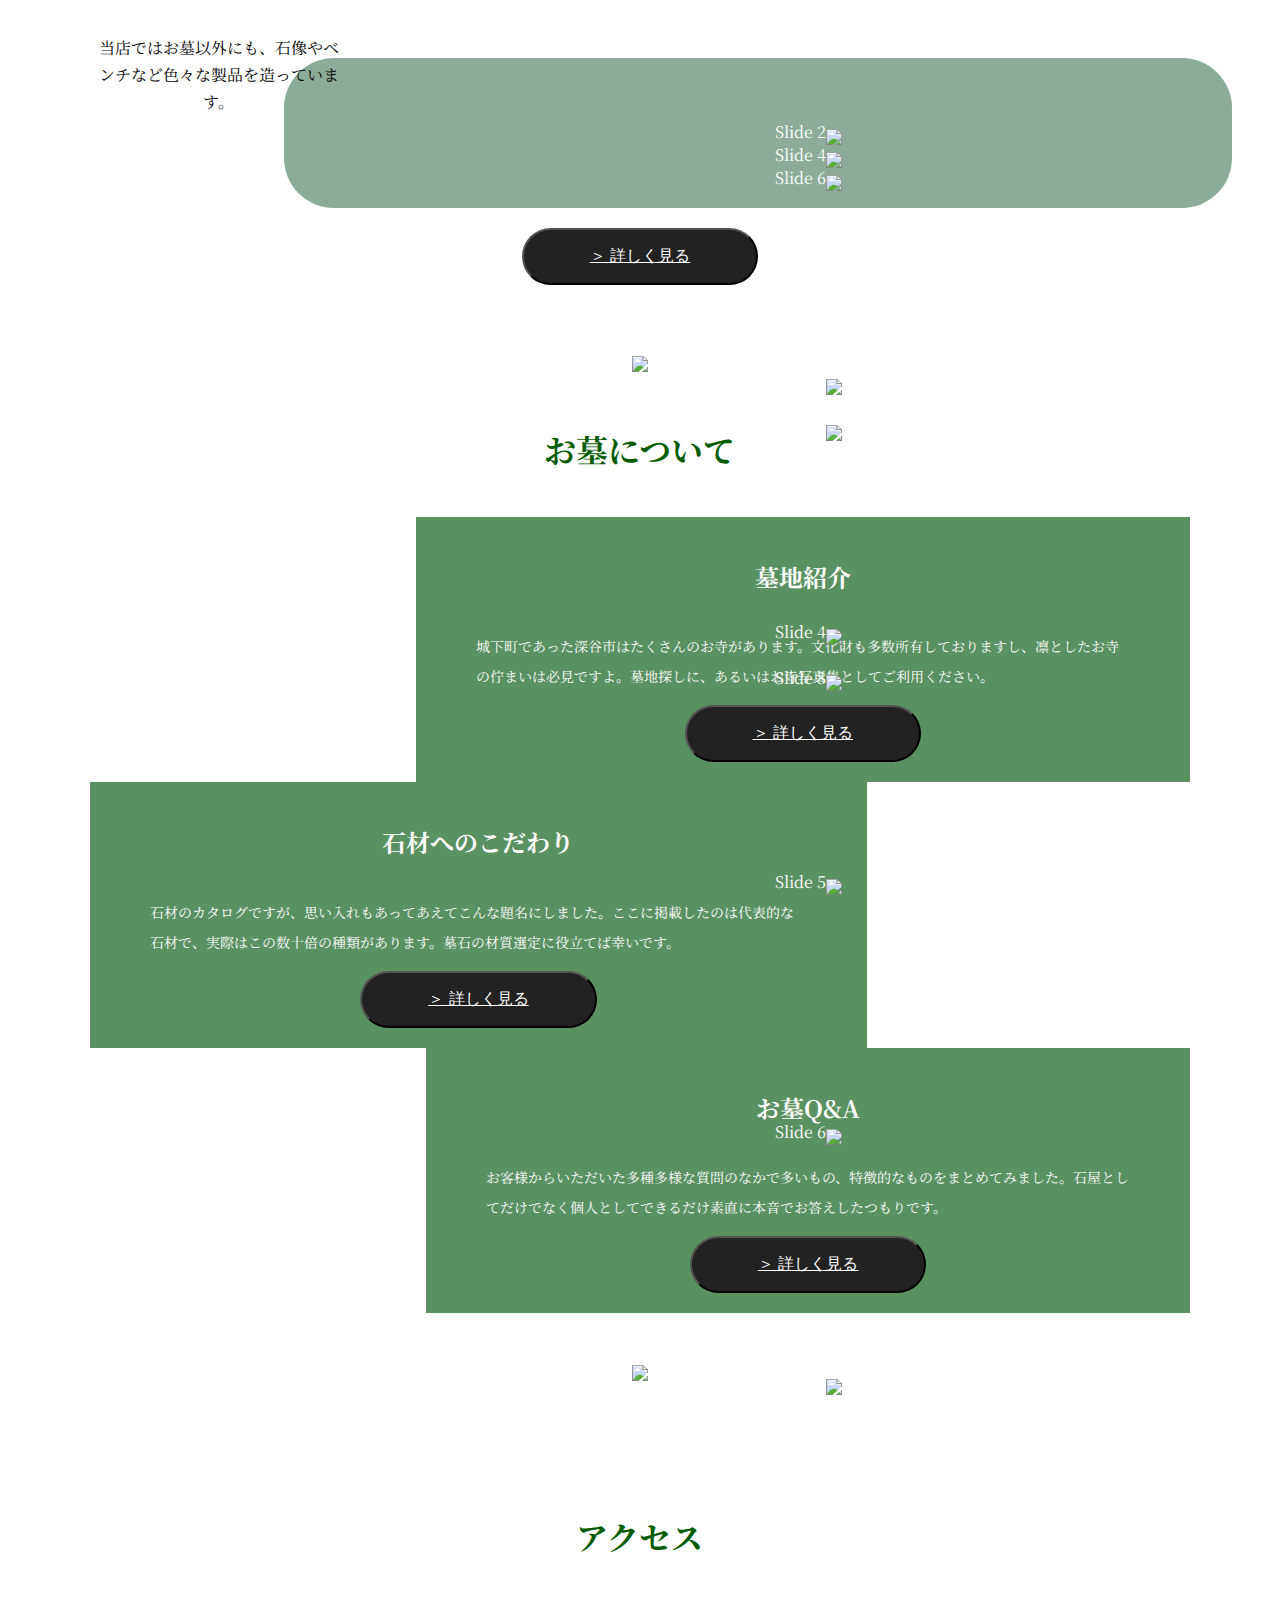
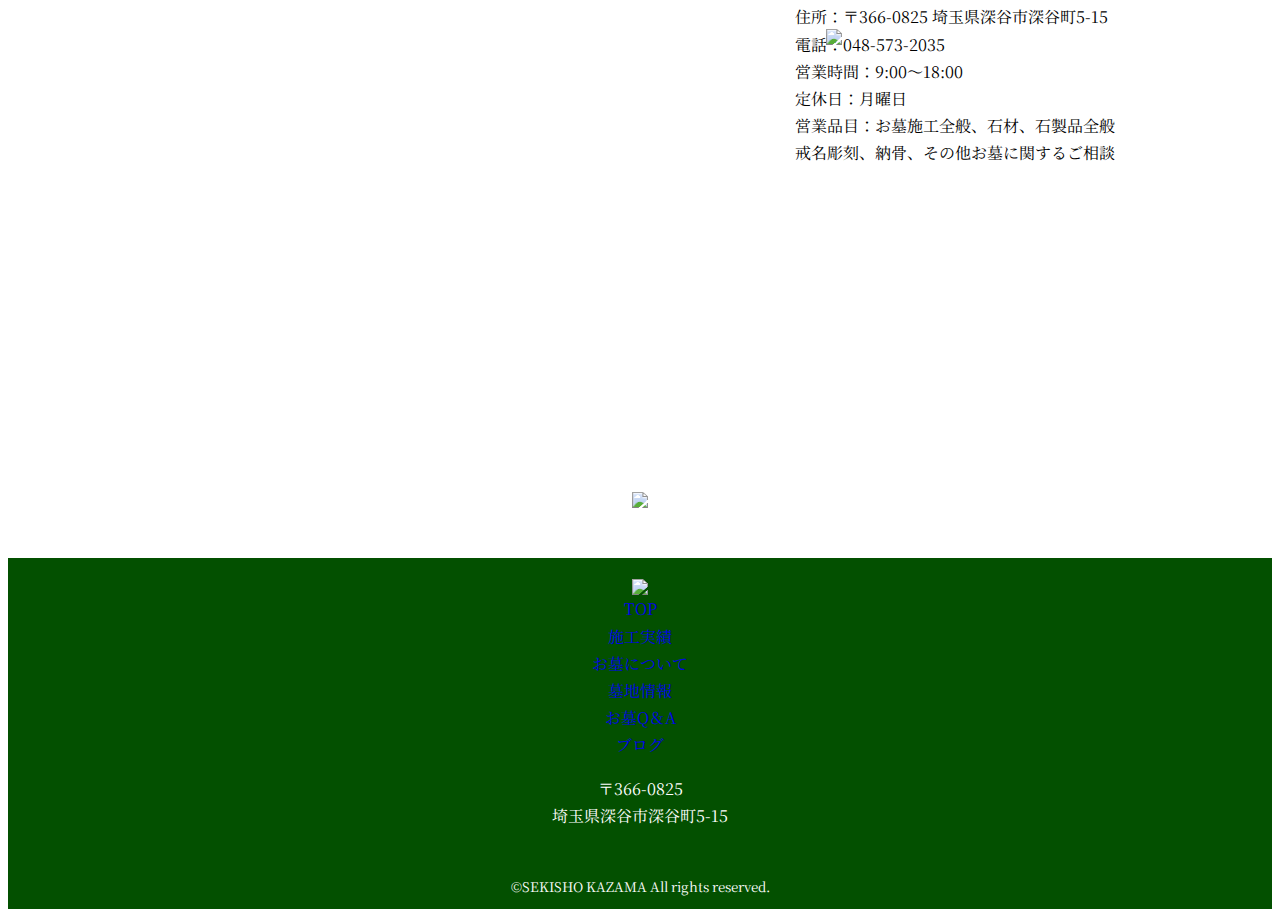
==== commit 30fdd1be: "Update index.html" ====
--- a/index.html
+++ b/index.html
@@ -9,7 +9,7 @@
     <link href="https://use.fontawesome.com/releases/v5.6.1/css/all.css" rel="stylesheet">
     <link rel="stylesheet" href="https://unpkg.com/ress/dist/ress.min.css">
     <link href="https://fonts.googleapis.com/css2?family=Noto+Serif+JP:wght@400&display=swap" rel="stylesheet">
-    <link rel="icon" type="image/png" href="top-img/name02.gif">
+    <link rel="icon" type="image/png" href="img/top-img/name02.gif">
     <link rel="stylesheet" type="text/css" href="slick.css"/>
     <link rel="stylesheet" href="css/top.css">
     <link rel="stylesheet" href="https://cdnjs.cloudflare.com/ajax/libs/Swiper/4.3.3/css/swiper.min.css">
@@ -19,289 +19,355 @@
     <!-- loading -->
     <div id="loading">
       <div id="animation">
-        <img src="top-img/loading.gif" alt="ローディング画像">
-      </div>
-    </div>
-    <div id="contents">
+        <img src="img/top-img/loading.gif" alt="ローディング画像">
+      </div>
+    </div>
+    <header>
+      <div class="header-inner">
+        <div class="header-logo">
+          <a href="top.html"><img class="logo" src="img/top-img/sekisho-logo.png" alt="石匠風間"></a>
+        </div>
+        <div class="header-contact">
+          <div class="header-mail">
+            <p>メールで<br>お問い合わせ</p>
+            <a href="mailto:renraku4460@gmail.com" class="tel-link">
+              <img src="img/top-img/gold-ball.png" class="gold-ball">
+            </a>
+          </div>
+          <div class="header-tel">
+            <p>お電話で<br>お問い合わせ</p>
+            <a href="tel:0485732035" class="tel-link">
+              <img src="img/top-img/gold-ball.png" class="gold-ball">
+            </a>
+          </div>
+        </div>
+      </div>
+    </header>
+    <div class="fv">
+      <ul class="slider">
+        <li><img src="img/top-img/DSC_3555.jpeg" alt=""></li>
+        <li><img src="img/top-img/DSC_3559.jpeg" alt=""></li>
+        <li><img src="img/top-img/DSC_3561.jpeg" alt=""></li>
+      </ul>
+      <img src="img/top-img/simple-fv.png" class="fv-cloud">
+    </div>
+    
+    <div class="dropdwn">
+      <ul class="dropdwn-inner">
+        <li>
+            <a href="top.html" class="drop-btn">
+              <img src="img/top-img/top-icon.png" class="dropdwn-icon">
+              <p>TOP</p>
+            </a>
+        </li>
+        <div class="border-right"></div>
+        <li>
+            <a href="#catalog">
+              <img src="img/top-img/cata-icon.png" class="dropdwn-icon">
+            </a>
+            <p>施工実績</p>
+        </li>
+        <div class="border-right"></div>
+        <li>
+            <a href="#about">
+              <img src="img/top-img/about-icon.png" class="dropdwn-icon">
+            </a>
+            <p>お墓について</p>
+        </li>
+        <div class="border-right"></div>
+        <li>
+            <a href="temple.html">
+              <img src="img/top-img/ohaka.png" class="dropdwn-icon">
+            </a>
+            <p>墓地情報</p>
+        </li>
+        <div class="border-right"></div>
+        <li>
+            <a href="q&a.html">
+              <img src="img/top-img/bochi-icon.png" class="dropdwn-icon">
+            </a>
+            <p>お墓Q＆A</p>
+        </li>
+        <div class="border-right"></div>
+        <li>
+          <a href="http://maru67bettencourt.blog82.fc2.com/">
+            <img src="img/top-img/blog-icon.png" class="dropdwn-icon">
+          </a>
+          <p>ブログ</p>
+        </li>
+      </ul>
+    </div>
+    <div class="intro">
+      <img src="img/intro-deco.png" class="intro-cloud">
+      <div class="title-text">
+        <h1>ご挨拶</h1>
+      </div>
+      <div class="intro-wrapper">
+        <div class="intro-text">
+          <h3>こんにちは、深谷市の石屋・石匠風間です。<br>
+            弊社ホームページをご覧いただきありがとうございます。<br class="non-br">
+            当店ではセンスのよいお墓と生活を彩る石商品をご提供します。<br>
+            お墓施工全般、石材、石製品全般、<br>
+            戒名彫刻、納骨、その他お墓に関するお悩み、<br>
+            なんでもお気軽にご相談ください。<br>
+            厚生労働大臣認定 1級石材施工技能士 第02-1-150-11-0001号<br>
+            お墓ディレクター1級 第04-100064-00号<br>
+            創業：昭和10年 創業者：風間丸治</h3>
+        </div>
+      </div>
+      
+      <img src="img/top-img/ccccll.png" class="intro-foot">
+    </div>
+    <div class="service">
+      <img src="img/service-deco.png" class="service-cloud">
+      <div class="service-header">
+        <div class="service-title-text">
+          <h1>主な取り組み</h1>
+        </div>
+        <div class="service-intro">
+          <p>「石材店」と聞くと、「墓石を売っているお店」
+            というイメージだと思いますが、お墓の建立・
+            彫刻だけではなく、修理・リフォーム、墓じまい・墓石の撤去工事・お墓の引っ越しなどお墓に関することはもちろん、納骨や法要など供養全般に関することも承ります。
+          </p>
+        </div>
+      </div>
+      <div class="service-item">
+        <div class="service-img">
+          <img src="img/top-img/haka-min.png">
+        </div>
+        <div class="service-text">
+          <h1>お墓建立</h1>
+          <p>お墓を建立するには、まず、墓地・霊園を決めることから始めます。<br>
+            最近の傾向としては、広々とした郊外の墓地よりも、<br>
+            お参りしやすさを重視した、近場の墓地の人気が高まっています。<br>
+            墓石の質や大きさ、形などについて相談します。<br>
+            必要や希望に合わせて、付属品も注文します。<br>
+            お墓を建立したら、納骨となります。<br>
+            菩提寺がある場合は、お寺の住職と家族や親戚立会のもと、<br>
+            納骨と墓石に魂を迎え入れる法要を墓前で行います。</p>
+        </div>
+      </div>
+      <div class="service-item reverse-column">
+        <div class="service-text">
+          <h1>納骨</h1>
+          <p>納骨は、火葬の後に遺骨を骨壺に納めることです。<br>
+            納骨式は、遺骨をお墓や納骨堂などに納めるための儀式です。<br>
+            例えば、仏教での納骨式は、お骨をお墓に納めるだけでなく、<br>
+            お経をあげたりお線香やお花を供えたりします。<br>
+            まずは納骨場所と日取りを決め、一般的に菩提寺（ぼだいじ）<br>
+            などの僧侶に法要をお願いします。<br>
+            キストテキスト例文
+            テキストテキストテキス</p>
+        </div>
+        <div class="service-img">
+          <img src="img/top-img/no-kotsu-min.png" alt="">
+        </div>
+      </div>
+      <div class="service-item">
+        <div class="service-img">
+          <img src="img/top-img/kaimei-min.png" alt="">
+        </div>
+        <div class="service-text">
+          <h1>戒名彫刻</h1>
+          <p>墓石には、故人の名前や宗派などを彫刻します。<br>
+            墓石に彫刻を施すことは、残された遺族の故人に対する<br>
+            感謝の証ともいえます。<br>
+            一般的に、日本では人が亡くなると、故人に戒名が与え<br>
+            られるという風習があります。<br>
+            彫る時期は地域や宗派、それぞれのお寺の考え方などで<br>
+            異なりますが、期限が設けられているわけではありません。<br>
+            一般的には四十九日など納骨の時に合わせて彫る場合が多いようです。</p>
+        </div>
+      </div>
+      <div class="service-item reverse-column">
+        <div class="service-text">
+          <h1>修理・リフォーム</h1>
+          <p>石の撤去、処分、移動など、お困りの場合は是非おまかせ<br>
+            ください。庭石、砂利、コンクリート、どのような石でも<br>
+            ご対応致します。<br>
+            
+            キストテキスト例文<br>
+            テキストテキストテキス</p>
+        </div>
+        <div class="service-img">
+          <img src="img/top-img/syuuri-min.png" alt="">
+        </div>
+      </div>
+      <img src="img/top-img/service-foot.png" class="service-foot">
+    </div>
+    <div class="catalog" id="catalog">
+      <img src="img/catalog-decoのコピー.png" class="catalog-cloud">
+      <div class="catalog-header">
+        <div class="catalog-intro">
+          <p>お墓に関しましては、和型に洋型、郊外型から都市型まで、
+            様々なご希望に対応致します。お墓以外にも、石像や小物など
+            工夫を凝らした製品を取り扱っております。<br>
+            近年はペットのお墓の需要も高まっております。</p>
+        </div>
+        <div class="catalog-text">
+          <h1>施工実績</h1>
+        </div>
+      </div>
+      <div class="top_catalog">
+        <div class="catalog-title">
+          <h2 class="fmt_title_1">お墓カタログ</h2>
+          <p>先祖を祭る本来の原理をふまえて、<br>センスと使いやすさを追求しています。</p>
+        </div>
+        <!-- Swiper START -->
+        <div class="swiper-container swipe">
+          <!-- メイン表示部分 -->
+          <div class="swiper-button-prev"></div>
+          <div class="swiper-wrapper">
+            <!-- 各スライド -->
+            <div class="swiper-slide">Slide 1<img src="img/catalog-img/tazima001.jpg"></div>
+            <div class="swiper-slide">Slide 2<img src="img/catalog-img/saitoh84.jpeg"></div>
+            <div class="swiper-slide">Slide 3<img src="img/catalog-img/sonoda26.jpeg"></div>
+            <div class="swiper-slide">Slide 4<img src="img/catalog-img/okano65.jpeg"></div>
+            <div class="swiper-slide">Slide 5<img src="img/catalog-img/mutoh48.jpeg"></div>
+            <div class="swiper-slide">Slide 6<img src="img/catalog-img/mori381050.jpeg"></div>
+            <div class="swiper-slide">Slide 7<img src="img/catalog-img/matunami006.jpg"></div>
+            <div class="swiper-slide">Slide 8<img src="img/catalog-img/TS380410.jpeg"></div>
+          </div>
+          <div class="swiper-button-next"></div>
+        </div>
+        <!-- Swiper END -->
+      </div>
+      <div class="catalog-btn-wrapper">
+        <button class="detail-btn"><a href="catalog.html" class="btn-sec"> ＞ 詳しく見る</a></button>
+      </div>
 
-      <header>
-        <div class="header-inner">
-        <div class="header-logo">
-          <h1><img class="logo" src="top-img/name02.gif" alt="石匠風間"></h1>
-          <h1><img class="logo2" src="top-img/name01.jpg" alt="石匠風間"></h1>
-        </div>
-        <div class="header-right">
-          <p>お気軽にお電話ください</p>
-          <p class="header-tel">048-573-2035</p>
-        </div>
-        <button class="burger-btn">
-          <span class="bars">
-            <span class="bar bar_top"></span>
-            <span class="bar bar_middle"></span>
-            <span class="bar bar_bottom"></span>
-          </span>
-        </button>
-        <div class="nav-wrapper">
-          <ul class="nav-list item-center">
-            <li class="nav-item"><a href="catalog.html">お墓カタログ</a></li>
-            <li class="nav-item"><a href="other.html">その他のカタログ</a></li>
-            <li class="nav-item"><a href="pets.html">ペットのお墓</a></li>
-            <li class="nav-item"><a href="stone.html">国産石材へのこだわり</a></li>
-            <li class="nav-item"><a href="q&a.html">お墓Q＆A</a></li>
-            <li class="nav-item"><a href="talk.html">石の余談</a></li>
-            <li class="nav-item"><a href="temple.html">墓地情報</a></li>
-            <li class="nav-item"><a href="http://maru67bettencourt.blog82.fc2.com/">ブログ</a></li>
+      <div class="top_catalog">
+        <div class="catalog-title">
+          <h2 class="fmt_title_1">ペットのカタログ</h2>
+          <p>当店ではペットの写真から特徴を捉えた彫刻を施し、<br>底部分に6cm径の穴を開けお骨を入れるモニュメントをご提供します。</p>
+        </div>
+        <!-- Swiper START -->
+        <div class="swiper-container swipe">
+          <!-- メイン表示部分 -->
+          <div class="swiper-button-prev"></div>
+          <div class="swiper-wrapper">
+            <!-- 各スライド -->
+            <div class="swiper-slide">Slide 1<img src="img/pets-img/DSCF0211.jpeg"></div>
+            <div class="swiper-slide">Slide 2<img src="img/pets-img/koinu04.jpeg"></div>
+            <div class="swiper-slide">Slide 3<img src="img/pets-img/syasin001.jpg"></div>
+            <div class="swiper-slide">Slide 4<img src="img/pets-img/pulus.jpg"></div>
+          </div>
+          <div class="swiper-button-next"></div>
+        </div>
+        <!-- Swiper END -->
+      </div>
+      <div class="catalog-btn-wrapper">
+        <button class="detail-btn"><a href="pets.html" class="btn-sec"> ＞ 詳しく見る</a></button>
+      </div>
+
+      <div class="top_catalog">
+        <div class="catalog-title">
+          <h2 class="fmt_title_1">その他カタログ</h2>
+          <p>当店ではお墓以外にも、<br>石像やベンチなど色々な製品を造っています。</p>
+        </div>
+        <!-- Swiper START -->
+        <div class="swiper-container swipe">
+          <!-- メイン表示部分 -->
+          <div class="swiper-button-prev"></div>
+          <div class="swiper-wrapper">
+            <!-- 各スライド -->
+            <div class="swiper-slide">Slide 1<img src="img/other-img/fukaichi02.jpeg"></div>
+            <div class="swiper-slide">Slide 2<img src="img/top-img/bosi017.jpeg"></div>
+            <div class="swiper-slide">Slide 3<img src="img/other-img/daituuzi005.jpg"></div>
+            <div class="swiper-slide">Slide 4<img src="img/top-img/hanat28.jpeg"></div>
+            <div class="swiper-slide">Slide 5<img src="img/other-img/cimg2225.jpg"></div>
+            <div class="swiper-slide">Slide 6<img src="img/other-img/sakaimonpi006.jpg"></div>
+            <div class="swiper-slide">Slide 7<img src="img/other-img/Tsuzi73.jpeg"></div>
+            <div class="swiper-slide">Slide 8<img src="img/other-img/rurisando95.jpeg"></div>
+          </div>
+          <div class="swiper-button-next"></div>
+        </div>
+        <!-- Swiper END -->
+      </div>
+      <div class="catalog-btn-wrapper">
+        <button class="detail-btn"><a href="other.html" class="btn-sec"> ＞ 詳しく見る</a></button>
+      </div>
+      <img src="img/catalog-foot.png" class="catalog-foot">
+    </div>
+    <div class="about" id="about">
+      <div class="about-title-text">
+        <h1>お墓について</h1>
+      </div>
+      <div class="about-wrapper">
+        <div class="about-item">
+          <img src="img/top-img/墓地紹介.jpeg" alt="">
+          <div class="about-white item-center">
+            <h2>墓地紹介</h2>            
+            <p>城下町であった深谷市はたくさんのお寺があります。文化財も多数所有しておりますし、凛としたお寺の佇まいは必見ですよ。墓地探しに、あるいはお寺写真集としてご利用ください。</p>
+            <button class="detail-btn"><a href="temple.html" class="btn-sec catalog-btn"> ＞ 詳しく見る</a></button>
+          </div>
+        </div>
+        <div class="about-item about-reverse">
+          <img src="img/top-img/石材こだわり.jpg" alt="">
+          <div class="about-white">
+            <h2>石材へのこだわり</h2>
+            <p>石材のカタログですが、思い入れもあってあえてこんな題名にしました。ここに掲載したのは代表的な石材で、実際はこの数十倍の種類があります。墓石の材質選定に役立てば幸いです。</p>
+            <button class="detail-btn"><a href="stone.html" class="btn-sec catalog-btn"> ＞ 詳しく見る</a></button>
+          </div>
+        </div>
+        <div class="about-item">
+          <img src="img/top-img/お墓QA.jpeg" alt="">
+          <div class="about-white">
+            <h2>お墓Q&A</h2>
+            <p>お客様からいただいた多種多様な質問のなかで多いもの、特徴的なものをまとめてみました。石屋としてだけでなく個人としてできるだけ素直に本音でお答えしたつもりです。</p>
+            <button class="detail-btn"><a href="q&a.html" class="btn-sec catalog-btn"> ＞ 詳しく見る</a></button>
+          </div>
+        </div>
+      </div>
+      <img src="img/top-img/4356463_mのコピー.png" class="about-foot">
+    </div>
+    <div class="location">
+      <img src="img/catalog-decoのコピー.png" alt="">
+      <div class="location-header">
+        <div class="location-text">
+          <h1>アクセス</h1>
+        </div>
+      </div>
+      <div class="location-wrapper">
+        <div class="location-map">
+          <iframe src="https://www.google.com/maps/embed?pb=!1m18!1m12!1m3!1d3219.7434335532053!2d139.2759047149319!3d36.197121109113795!2m3!1f0!2f0!3f0!3m2!1i1024!2i768!4f13.1!3m3!1m2!1s0x601edbdc15ff0871%3A0xa6e9f53e631359c1!2z44CSMzY2LTA4MjUg5Z-8546J55yM5rex6LC35biC5rex6LC355S677yV4oiS77yR77yV!5e0!3m2!1sja!2sjp!4v1635588573242!5m2!1sja!2sjp" width="100%" height="450" style="border:0;" allowfullscreen="" loading="lazy"></iframe>
+        </div>
+        <div class="location-info">
+          <div class="loc-info-img item-center">
+            <img src="img/top-img/name01.jpeg" alt="">
+          </div>
+          <ul class="location-list">
+            <li><span class="access">住所</span>：〒366-0825 埼玉県深谷市深谷町5-15<br></li>
+            <li><span class="calling">電話</span>：048-573-2035<br></li>
+            <li><span class="opentime">営業時間</span>：9:00〜18:00<br></li>
+            <li><span class="holiday">定休日</span>：月曜日<br></li>
+            <li>営業品目：お墓施工全般、石材、石製品全般<br>
+            戒名彫刻、納骨、その他お墓に関するご相談</li>
           </ul>
         </div>
       </div>
-      </header>
-      <ul class="dropdwn">
-        <li><a href="top.html" class="drop-btn">TOP</a></li>
-        <li>施工実績
-            <ul class="dropdwn_menu">
-                <li><a href="catalog.html">お墓カタログ</a></li>
-                <li><a href="other.html">その他のカタログ</a></li>
-                <li><a href="pets.html">ペットのお墓</a></li>
-            </ul>
-        </li>
-        <li>お墓について
-            <ul class="dropdwn_menu">
-                <li><a href="stone.html">国産石材へのこだわり</a></li>
-                <li><a href="q&a.html">お墓Q＆A</a></li>
-                <li><a href="stone.html">石の余談</a></li>
-            </ul>
-        </li>
-        <li><a href="temple.html" class="drop-btn">墓地情報</a></li>
-        <li><a href="http://maru67bettencourt.blog82.fc2.com/" class="drop-btn">ブログ</a></li>
-      </ul>
-      <div class="fv">
-        <ul class="slider">
-          <li><img src="top-img/DSC_3555.jpeg" alt=""></li>
-          <li><img src="top-img/DSC_3559.jpeg" alt=""></li>
-          <li><img src="top-img/DSC_3561.jpeg" alt=""></li>
+      <img src="img/top-img/loc-bottom.png" class="sun-rise">
+    </div>
+    <footer>
+      <div class="footer-wrapper">
+        <div class="footer-img">
+          <img src="img/top-img/sekisho-logo.png" class="footer-logo">
+        </div>
+        <ul class="footer-ul">
+          <li><a href="top.html" class="drop-btn">TOP</a></li>
+          <li><a href="#catalog">施工実績</a></li>
+          <li><a href="#about">お墓について</a></li>
+          <li><a href="temple.html">墓地情報</a></li>
+          <li><a href="q&a.html">お墓Q＆A</a></li>
+          <li><a href="http://maru67bettencourt.blog82.fc2.com/">ブログ</a></li>
         </ul>
-        <div class="fv-wrapper">
-          <h2 class="fv-title">石匠風間ではセンスのよいお墓と生活を彩る石商品をご提供します。</h2>
-          <p>お墓施工全般、石材、石製品全般、戒名彫刻、納骨、その他お墓に関するご相談</p>
-          <p>見積もり無料です、お気軽にお問い合わせ下さい。</p>
-          <div class="btn-wrapper">
-            <a href="tel:0485732035" class="btn tel"><i class="fas fa-phone"></i>お電話はこちら</a>
-            <a href="mailto:renraku4460@gmail.com" class="btn email"><i class="fas fa-envelope"></i>メールはこちら</a>
-          </div>
-          <p>営業時間 9:00～18:00 / 月曜定休</p>
-        </div>
-      </div>
-      <div class="intro">
-        <div class="intro-wrapper">
-          <div class="intro-text">
-            <h1 class="header-span-design"><span>ご挨拶</span></h1>
-            <h3>こんにちは、深谷市の石屋・石匠風間です。<br>
-              弊社ホームページをご覧いただきありがとうございます。<br>
-              当店ではセンスのよいお墓と生活を彩る石商品をご提供します。<br>
-              お墓施工全般、石材、石製品全般、戒名彫刻、納骨、<br>
-              その他お墓に関するお悩み、なんでもお気軽にご相談ください。</h3>
-            <h3>厚生労働大臣認定 1級石材施工技能士 第02-1-150-11-0001号<br>お墓ディレクター1級 第04-100064-00号</h3>
-            <h3>創業：昭和10年 創業者：風間丸治</h3>
-          </div>
-          <img src="top-img/92.jpg" alt="">
-        </div>
-      </div>
-      <div class="service">
-        <h1 class="header-span-design"><span>主なサービス</span></h1>
-        <div class="service-wrapper">
-          <div class="service-item">
-            <img src="top-img/お墓QA.jpeg">
-            <div class="service-flex">
-              <h2>お墓建立</h2>
-            </div>
-          </div>
-          <div class="service-item">
-            <img src="top-img/納骨.jpeg" alt="">
-            <div class="service-flex">
-              <h2>納骨</h2>
-            </div>
-          </div>
-          <div class="service-item">
-            <img src="top-img/戒名.jpeg" alt="">
-            <div class="service-flex">
-              <h2>戒名彫刻</h2>
-            </div>
-          </div>
-          <div class="service-item">
-            <img src="top-img/修理.jpeg" alt="">
-            <div class="service-flex">
-              <h2>修理・リフォーム</h2>
-            </div>
-          </div>
-        </div>
-      </div>
-      <div class="catalog">
-        <h1 class="header-span-design"><span>施工実績</span></h1>
-        <div class="top_catalog">
-          <div class="catalog-title">
-            <h2 class="fmt_title_1">お墓カタログ</h2>
-            <p>先祖を祭る本来の原理をふまえて、<br>センスと使いやすさを追求しています。</p>
-          </div>
-          <!-- Swiper START -->
-          <div class="swiper-container">
-            <!-- メイン表示部分 -->
-            <div class="swiper-button-prev"></div>
-            <div class="swiper-wrapper">
-              <!-- 各スライド -->
-              <div class="swiper-slide">Slide 1<img src="catalog-img/tazima001.jpg"></div>
-              <div class="swiper-slide">Slide 2<img src="catalog-img/saitoh84.jpeg"></div>
-              <div class="swiper-slide">Slide 3<img src="catalog-img/sonoda26.jpeg"></div>
-              <div class="swiper-slide">Slide 4<img src="catalog-img/okano65.jpeg"></div>
-              <div class="swiper-slide">Slide 5<img src="catalog-img/mutoh48.jpeg"></div>
-              <div class="swiper-slide">Slide 6<img src="catalog-img/mori381050.jpeg"></div>
-              <div class="swiper-slide">Slide 7<img src="catalog-img/matunami006.jpg"></div>
-              <div class="swiper-slide">Slide 8<img src="catalog-img/TS380410.jpeg"></div>
-            </div>
-            <div class="swiper-button-next"></div>
-            <div class="swiper-pagination"></div>
-          </div>
-          <!-- Swiper END -->
-        </div>
-        <div class="catalog-btn-wrapper">
-          <button class="detail-btn"><a href="catalog.html" class="btn-sec"> ＞ 詳しく見る</a></button>
-        </div>
-
-        <div class="top_catalog">
-          <div class="catalog-title">
-            <h2 class="fmt_title_1">ペットのカタログ</h2>
-            <p>当店ではペットの写真から特徴を捉えた彫刻を施し、<br>底部分に6cm径の穴を開けお骨を入れるモニュメントをご提供します。</p>
-          </div>
-          <!-- Swiper START -->
-          <div class="swiper-container">
-            <!-- メイン表示部分 -->
-            <div class="swiper-button-prev"></div>
-            <div class="swiper-wrapper">
-              <!-- 各スライド -->
-              <div class="swiper-slide">Slide 1<img src="pets-img/DSCF0211.jpeg"></div>
-              <div class="swiper-slide">Slide 2<img src="pets-img/koinu04.jpeg"></div>
-              <div class="swiper-slide">Slide 3<img src="pets-img/syasin001.jpg"></div>
-            </div>
-            <div class="swiper-button-next"></div>
-          </div>
-          <!-- Swiper END -->
-        </div>
-        <div class="catalog-btn-wrapper">
-          <button class="detail-btn"><a href="pets.html" class="btn-sec"> ＞ 詳しく見る</a></button>
-        </div>
-
-        <div class="top_catalog">
-          <div class="catalog-title">
-            <h2 class="fmt_title_1">その他カタログ</h2>
-            <p>当店ではお墓以外にも、<br>石像やベンチなど色々な製品を造っています。</p>
-          </div>
-          <!-- Swiper START -->
-          <div class="swiper-container">
-            <!-- メイン表示部分 -->
-            <div class="swiper-button-prev"></div>
-            <div class="swiper-wrapper">
-              <!-- 各スライド -->
-              <div class="swiper-slide">Slide 1<img src="other-img/neko21.jpg"></div>
-              <div class="swiper-slide">Slide 2<img src="top-img/bosi017.jpeg"></div>
-              <div class="swiper-slide">Slide 3<img src="other-img/m021.jpg"></div>
-              <div class="swiper-slide">Slide 4<img src="top-img/hanat28.jpeg"></div>
-              <div class="swiper-slide">Slide 5<img src="other-img/cimg2225.jpg"></div>
-              <div class="swiper-slide">Slide 6<img src="other-img/c024.jpg"></div>
-              <div class="swiper-slide">Slide 7<img src="other-img/wan051.jpg"></div>
-              <div class="swiper-slide">Slide 8<img src="other-img/rurisando95.jpeg"></div>
-            </div>
-            <div class="swiper-button-next"></div>
-            <div class="swiper-pagination"></div>
-          </div>
-          <!-- Swiper END -->
-        </div>
-        <div class="catalog-btn-wrapper">
-          <button class="detail-btn"><a href="other.html" class="btn-sec"> ＞ 詳しく見る</a></button>
-        </div>
-      </div>
-      <div class="about">
-        <h1 class="header-span-design"><span>お墓について</span></h1>
-        <div class="about-wrapper">
-          <div class="about-item">
-            <img src="top-img/墓地紹介.jpeg" alt="">
-            <div class="about-white item-center">
-              <h2>墓地紹介</h2>            
-              <p>城下町であった深谷市はたくさんのお寺があります。文化財も多数所有しておりますし、
-                凛としたお寺の佇まいは必見ですよ。
-                墓地探しに、あるいはお寺写真集としてご利用
-                ください。</p>
-              <button class="detail-btn"><a href="temple.html" class="btn-sec catalog-btn"> ＞ 詳しく見る</a></button>
-            </div>
-          </div>
-          <div class="about-item about-reverse">
-            <img src="top-img/石材こだわり.jpg" alt="">
-            <div class="about-white">
-              <h2>石材へのこだわり</h2>
-              <p>石材のカタログですが、思い入れもあってあえて
-                こんな題名にしました。ここに掲載したのは
-                代表的な石材で、実際はこの数十倍の種類があり
-                ます。墓石の材質選定に役立てば幸いです。</p>
-              <button class="detail-btn"><a href="stone.html" class="btn-sec catalog-btn"> ＞ 詳しく見る</a></button>
-            </div>
-          </div>
-          <div class="about-item">
-            <img src="top-img/お墓QA.jpeg" alt="">
-            <div class="about-white">
-              <h2>お墓Q&A</h2>
-              <p>お客様からいただいた多種多様な質問のなかで
-                多いもの、特徴的なものをまとめてみました。
-                石屋としてだけでなく個人としてできるだけ
-                素直に本音でお答えしたつもりです。<br>
-              <br></p>
-              <button class="detail-btn"><a href="q&a.html" class="btn-sec catalog-btn"> ＞ 詳しく見る</a></button>
-            </div>
-          </div>
-        </div>
-      </div>
-      <div class="location">
-        <h1 class="header-span-design"><span>アクセス</span></h1>
-        <div class="location-wrapper">
-          <div class="location-info">
-            <img src="top-img/zimu14.jpeg">
-            <h3 class="sub-title">石匠風間</h3>
-            <ul class="location-list">
-              <li><span class="access">住所</span>：〒366-0825<br>
-              埼玉県深谷市深谷町5-15<br></li>
-              <li><span class="calling">電話</span>：048-573-2035<br></li>
-              <li><span class="opentime">営業時間</span>：9:00〜18:00<br></li>
-              <li><span class="holiday">定休日</span>：月曜日<br></li>
-              <li>営業品目：お墓施工全般、石材、石製品全般<br>
-              戒名彫刻、納骨、その他お墓に関するご相談</li>
-            </ul>
-            
-          </div>
-          <div class="location-map">
-            <img src="top-img/tizu0.jpg" alt="">
-          </div>
-        </div>
-      </div>
-      <footer>
-        <small>©SEKISHO KAZAMA All rights reserved.</small>
-      </footer>
-
-    </div>
-    <p id="page-top">
-      <a href="#"><svg version="1.1" id="_x32_" xmlns="http://www.w3.org/2000/svg" xmlns:xlink="http://www.w3.org/1999/xlink" x="0px" y="0px" viewBox="0 0 512 512" style="width: 50px; height: 50px; opacity: 10;" xml:space="preserve">
-        <style type="text/css">
-          .st0{fill:#4B4B4B;}
-        </style>
-        <g>
-          <polygon class="st0" points="132.928,277.919 173.562,318.553 255.992,236.123 338.438,318.553 379.072,277.919 255.992,154.839 	
-            " style="fill: rgb(0, 124, 59);"></polygon>
-          <path class="st0" d="M255.992,0C114.606,0.015,0.015,114.606,0,256.008C0.015,397.394,114.606,511.984,255.992,512
-            C397.394,511.984,511.985,397.394,512,256.008C511.985,114.606,397.394,0.015,255.992,0z M408.585,408.585
-            c-39.118,39.079-92.938,63.189-152.593,63.205c-59.647-0.016-113.467-24.126-152.577-63.205
-            c-39.087-39.111-63.197-92.93-63.205-152.577c0.008-59.655,24.118-113.483,63.205-152.593
-            c39.11-39.087,92.93-63.197,152.577-63.205c59.655,0.008,113.476,24.118,152.593,63.205c39.079,39.11,63.197,92.938,63.205,152.593
-            C471.782,315.655,447.672,369.474,408.585,408.585z" style="fill: rgb(0, 124, 59);"></path>
-        </g>
-        </svg>
-        </a>
-    </p>
+        <div class="footer-detail">
+          <p>〒366-0825<br>
+            埼玉県深谷市深谷町5-15</p><br>
+          <small>©SEKISHO KAZAMA All rights reserved.</small>
+        </div>
+      </div>
+    </footer>
     <script src="https://ajax.googleapis.com/ajax/libs/jquery/3.6.0/jquery.min.js"></script>
     <script src="https://cdnjs.cloudflare.com/ajax/libs/Swiper/4.3.3/js/swiper.min.js"></script>
     <script type="text/javascript" src="slick.min.js"></script>
--- a/css/top.css
+++ b/css/top.css
@@ -3,7 +3,7 @@
   font-size: 100%;
 }
 body {
-  font-family: "メイリオ",Meiryo,"ヒラギノ角ゴ Pro W3","Hiragino Kaku Gothic Pro",Osaka,"ＭＳ Ｐゴシック","MS PGothic",sans-serif;
+  font-family: 'Noto Serif JP', serif;
   line-height: 1.7;
 }
 a {
@@ -788,4 +788,4 @@
   #page-top {
     display: none !important;
   }
-}+}
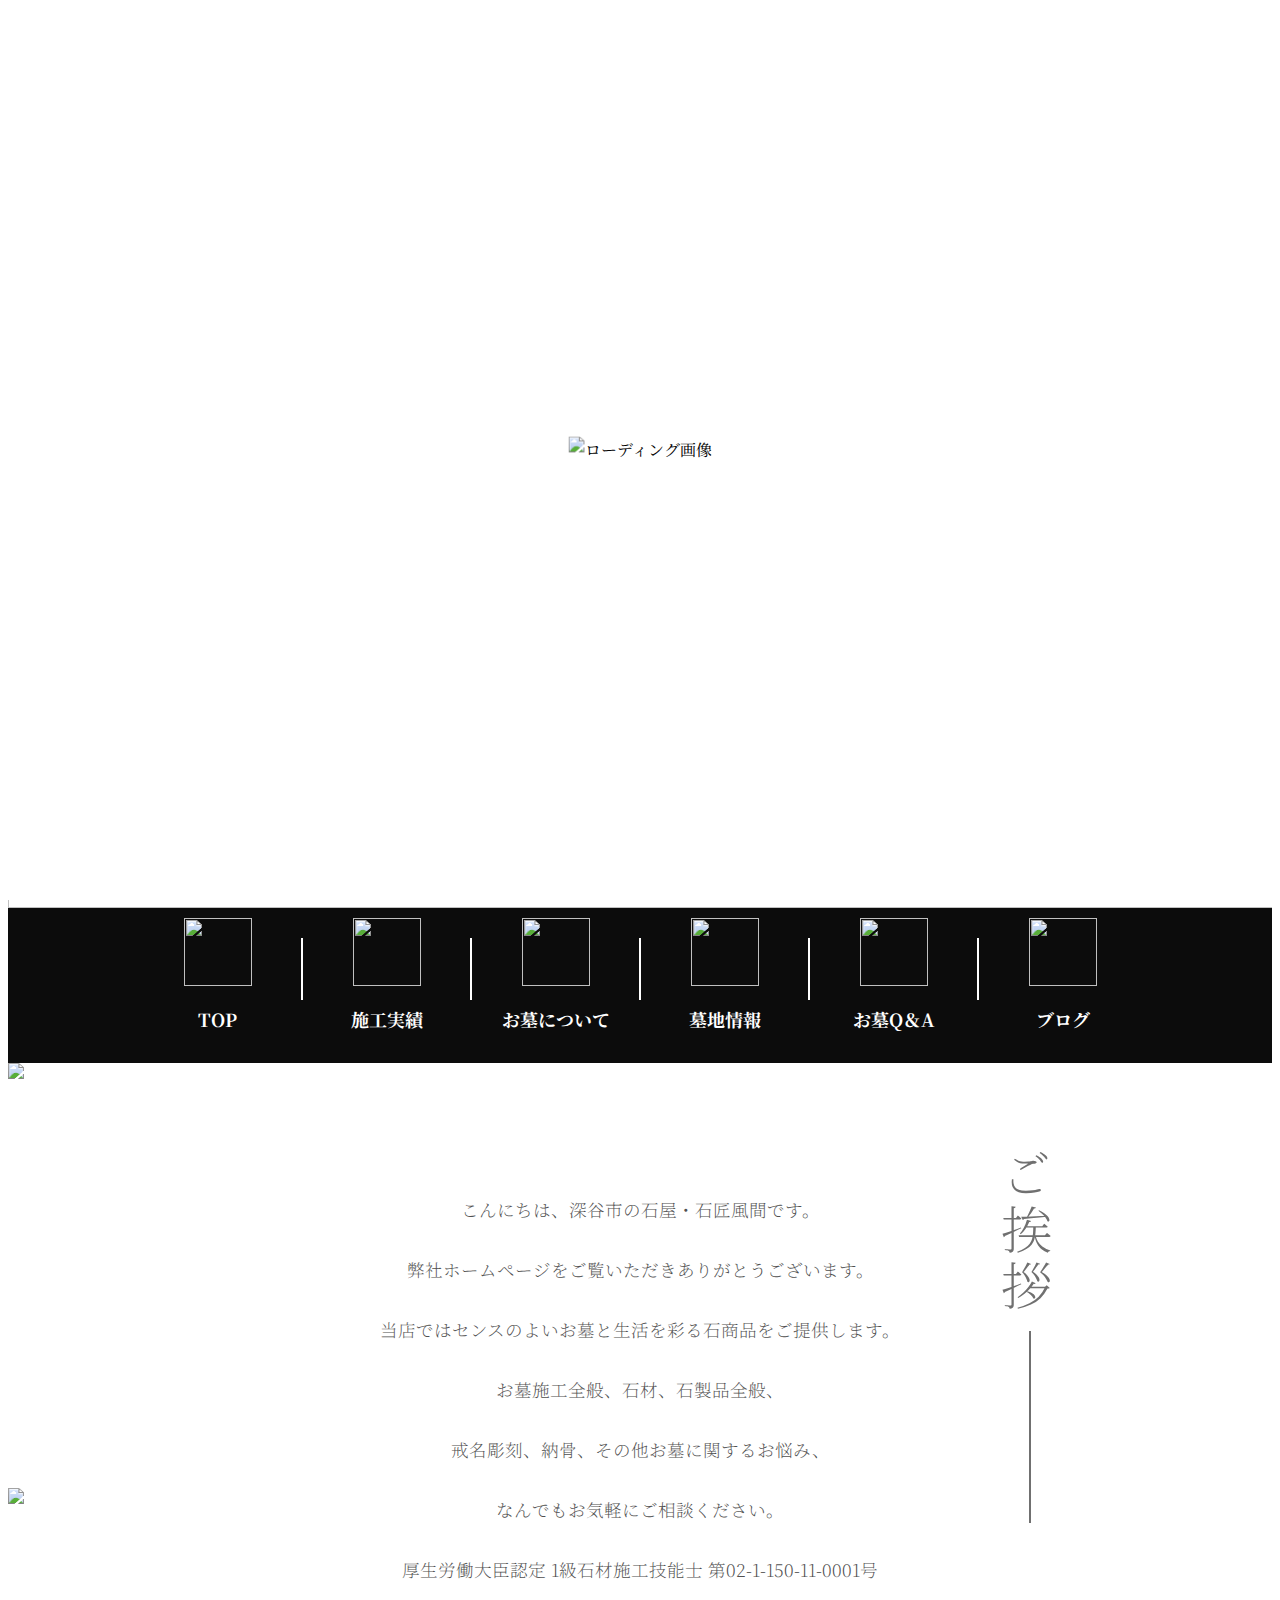
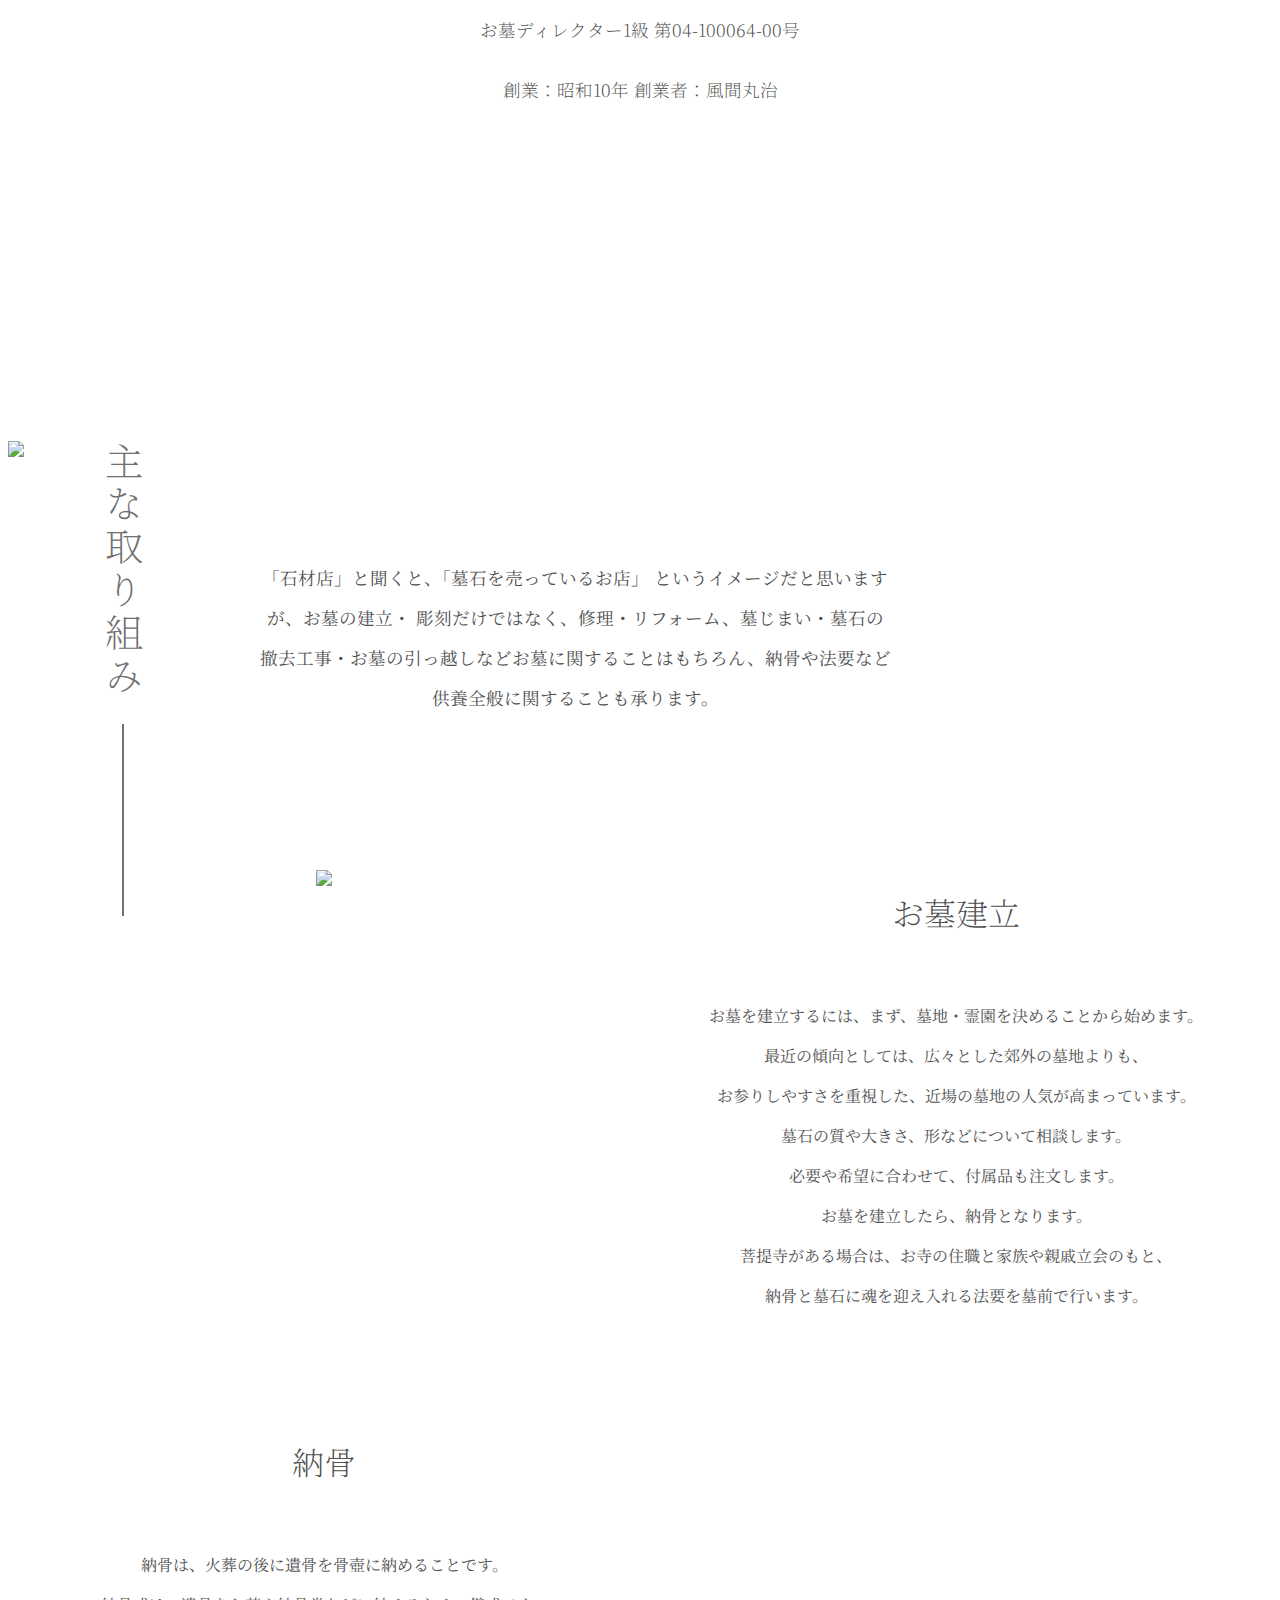
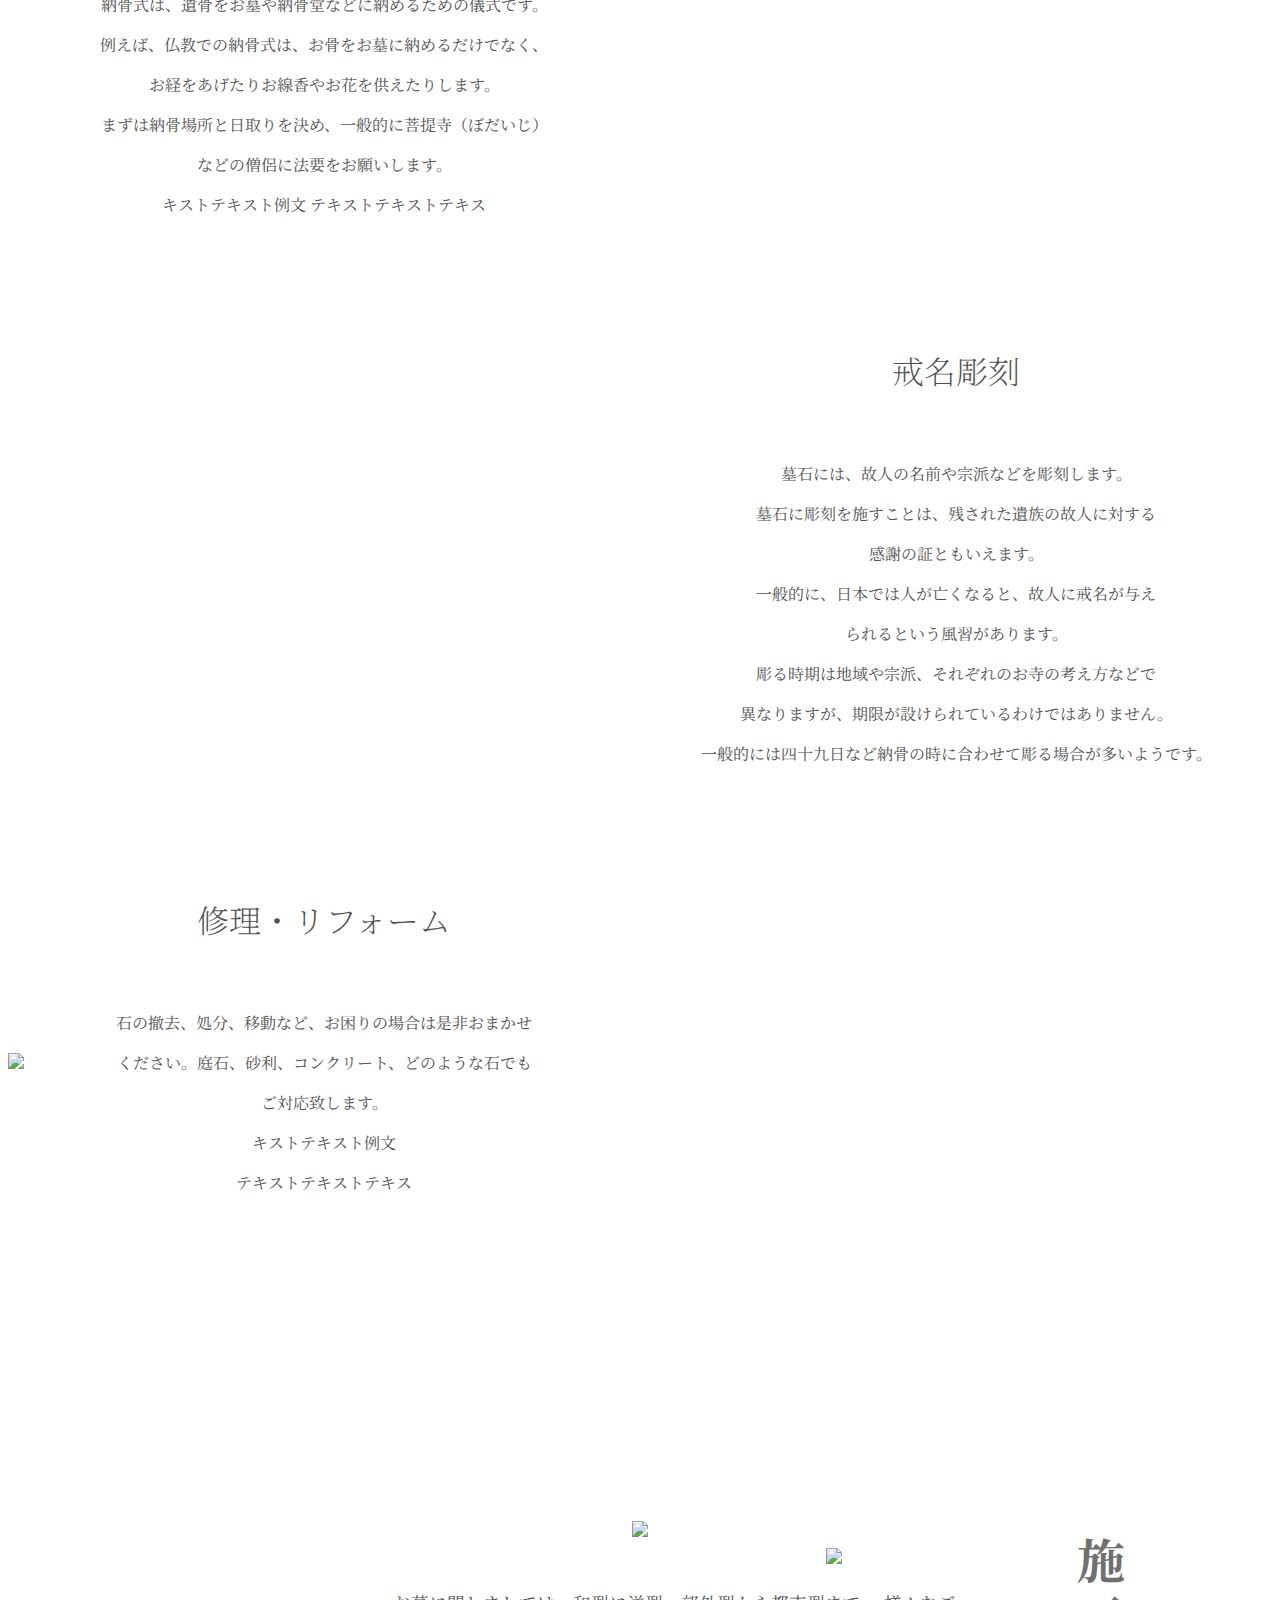
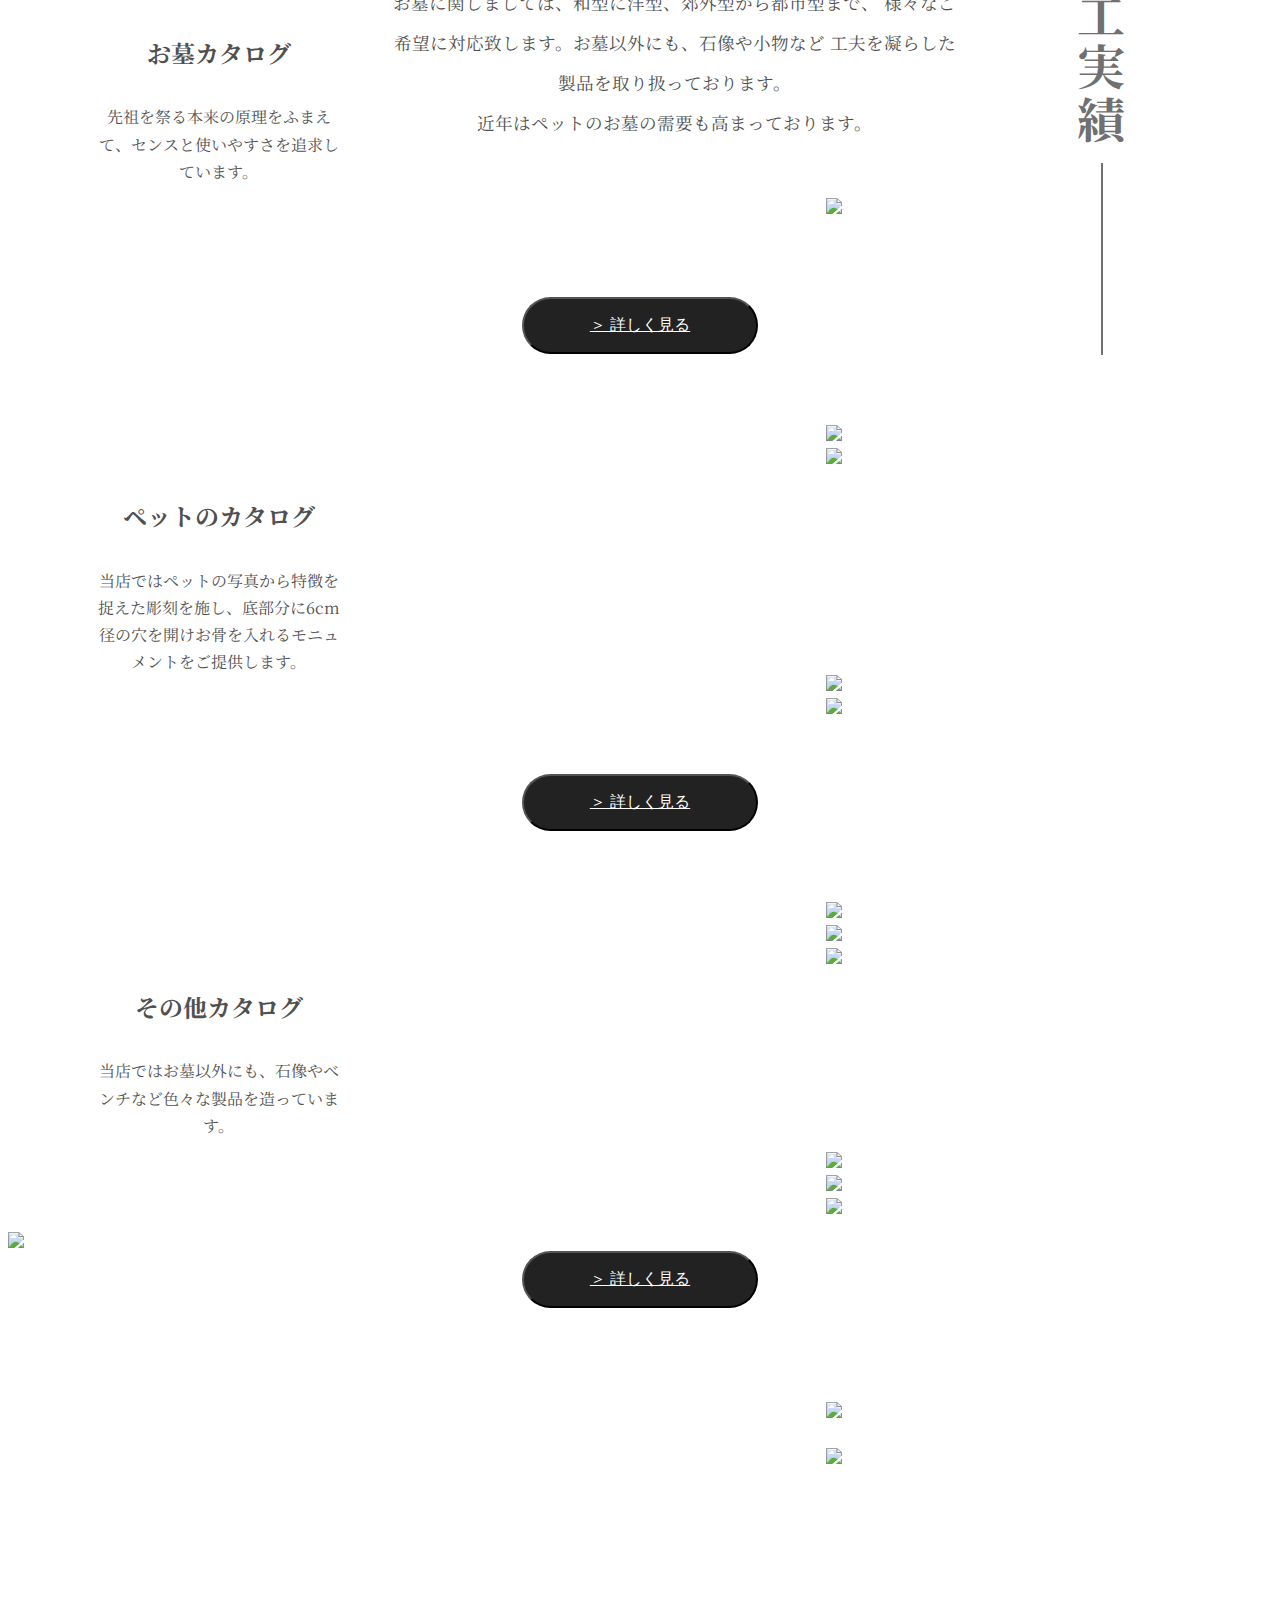
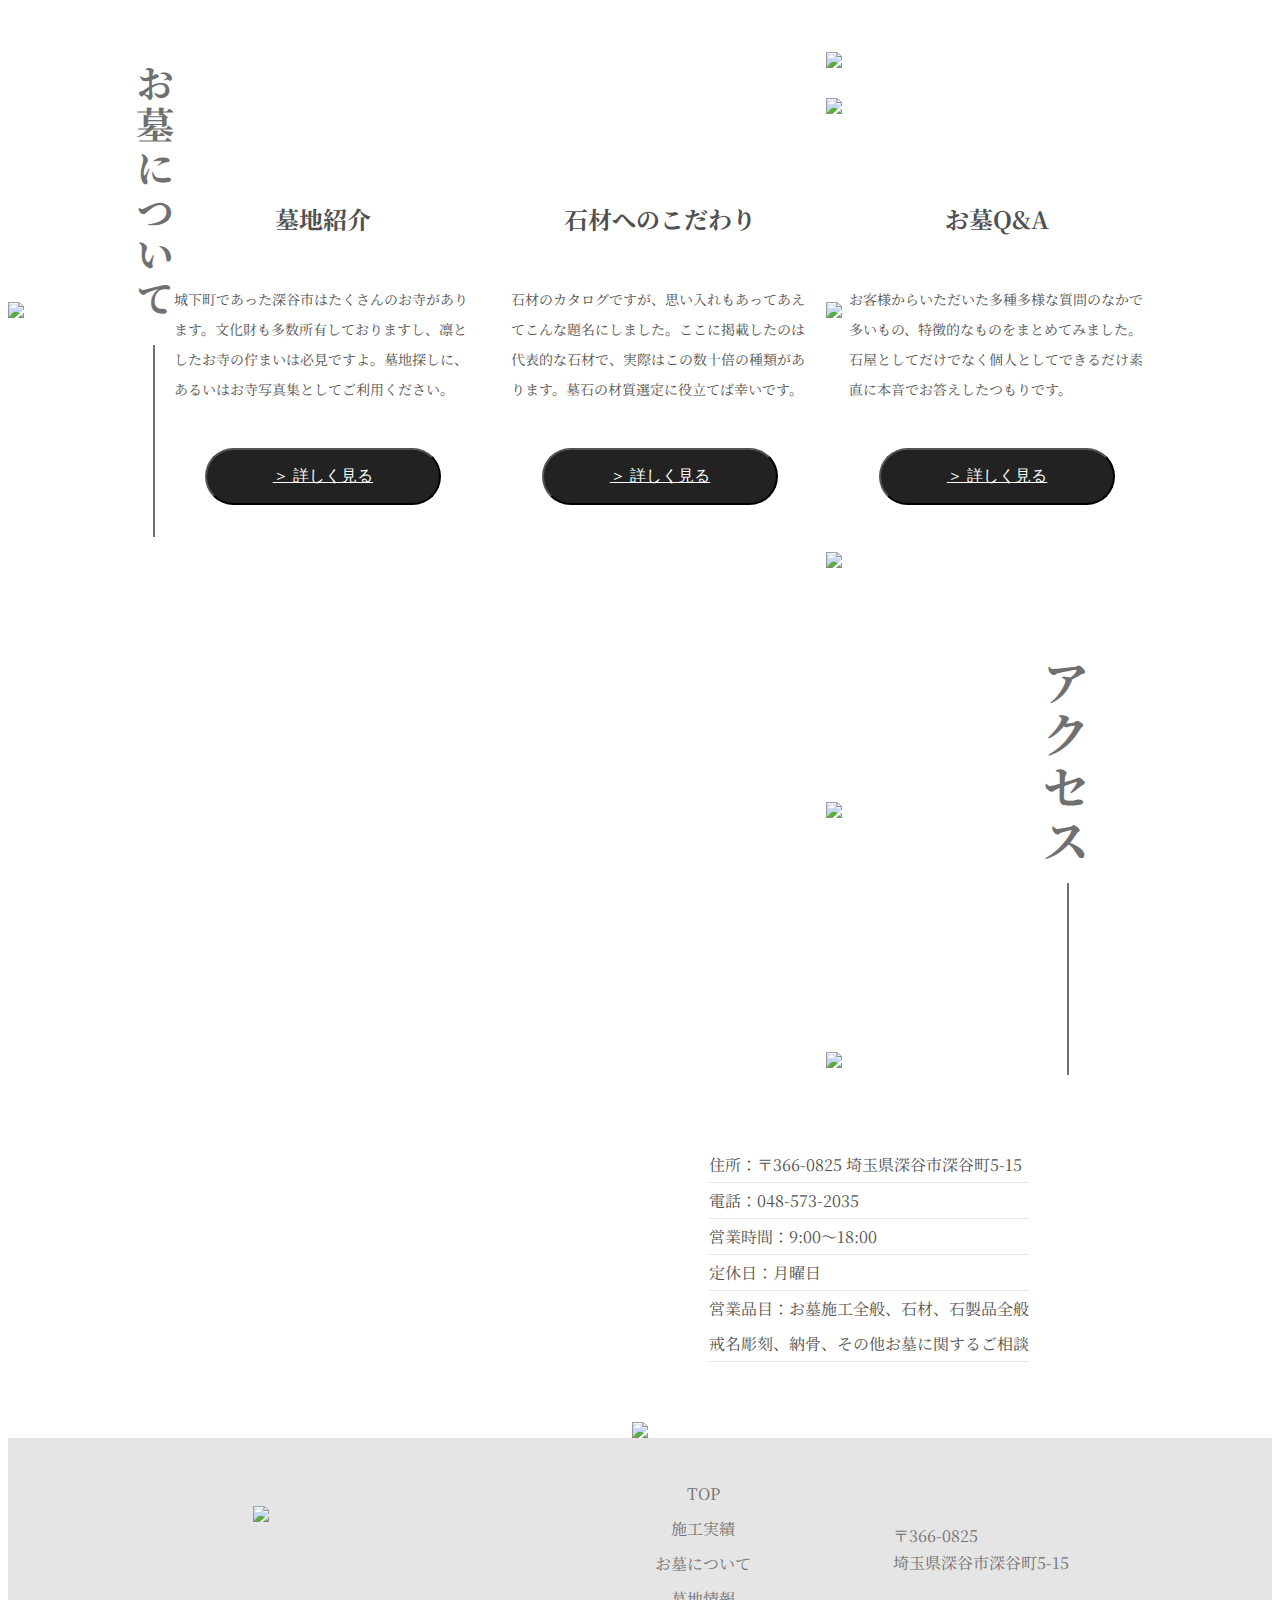
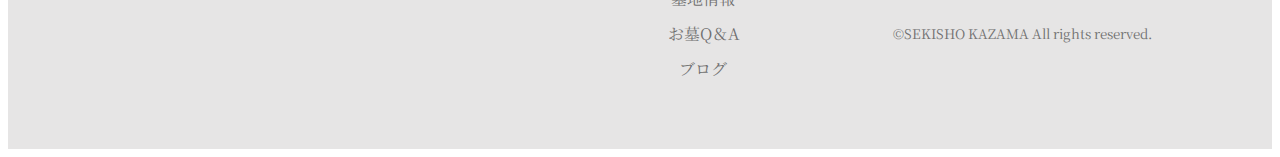
==== commit 5f6f7589: "Update index.html" ====
--- a/index.html
+++ b/index.html
@@ -98,7 +98,7 @@
       </ul>
     </div>
     <div class="intro">
-      <img src="img/intro-deco.png" class="intro-cloud">
+      <img src="img/top-img/intro-deco.png" class="intro-cloud">
       <div class="title-text">
         <h1>ご挨拶</h1>
       </div>
@@ -119,7 +119,7 @@
       <img src="img/top-img/ccccll.png" class="intro-foot">
     </div>
     <div class="service">
-      <img src="img/service-deco.png" class="service-cloud">
+      <img src="img/top-img/service-deco.png" class="service-cloud">
       <div class="service-header">
         <div class="service-title-text">
           <h1>主な取り組み</h1>
@@ -196,7 +196,7 @@
       <img src="img/top-img/service-foot.png" class="service-foot">
     </div>
     <div class="catalog" id="catalog">
-      <img src="img/catalog-decoのコピー.png" class="catalog-cloud">
+      <img src="img/top-img/catalog-deco.png" class="catalog-cloud">
       <div class="catalog-header">
         <div class="catalog-intro">
           <p>お墓に関しましては、和型に洋型、郊外型から都市型まで、
@@ -287,7 +287,7 @@
       <div class="catalog-btn-wrapper">
         <button class="detail-btn"><a href="other.html" class="btn-sec"> ＞ 詳しく見る</a></button>
       </div>
-      <img src="img/catalog-foot.png" class="catalog-foot">
+      <img src="img/top-img/catalog-foot.png" class="catalog-foot">
     </div>
     <div class="about" id="about">
       <div class="about-title-text">
@@ -295,7 +295,7 @@
       </div>
       <div class="about-wrapper">
         <div class="about-item">
-          <img src="img/top-img/墓地紹介.jpeg" alt="">
+          <img src="img/top-img/shoukai.jpeg" alt="">
           <div class="about-white item-center">
             <h2>墓地紹介</h2>            
             <p>城下町であった深谷市はたくさんのお寺があります。文化財も多数所有しておりますし、凛としたお寺の佇まいは必見ですよ。墓地探しに、あるいはお寺写真集としてご利用ください。</p>
@@ -303,7 +303,7 @@
           </div>
         </div>
         <div class="about-item about-reverse">
-          <img src="img/top-img/石材こだわり.jpg" alt="">
+          <img src="img/top-img/stone-catalog.jpg" alt="">
           <div class="about-white">
             <h2>石材へのこだわり</h2>
             <p>石材のカタログですが、思い入れもあってあえてこんな題名にしました。ここに掲載したのは代表的な石材で、実際はこの数十倍の種類があります。墓石の材質選定に役立てば幸いです。</p>
--- a/css/top.css
+++ b/css/top.css
@@ -37,19 +37,72 @@
   height: 150px;
 }
 header {
+  position: absolute;
   height: 80px;
   width: 100%;
-  background-color: #fff;
+  background-color: transparent;
+  z-index: 2;
 }
 .header-logo {
   display: flex;
+  padding: 30px 0 70px;
+}
+.header-contact {
+  position: absolute;
+  padding: 50px 10px;
+  text-align: center;
+  background: #fff;
+  text-align: left;
+  top: 0;
+  right: 0;
+}
+.header-mail {
+  padding-bottom: 50px;
+  writing-mode: vertical-rl;
+  text-orientation: upright;
+  line-height: 22px;
+  display: flex;
+}
+.header-tel {
+  writing-mode: vertical-rl;
+  text-orientation: upright;
+  line-height: 22px;
+  display: flex;
 }
 .logo {
-  width: 85px;
-}
-.logo2 {
-  width: 230px;
-  margin-top: 20px;
+  width: 77px;
+}
+.gold-ball {
+  width: 50px;
+  padding-top: 50px;
+}
+.header-mail p:after {
+  position: absolute;
+  border-bottom: 1.5px solid #0c0c0c;
+  top: 188px;
+  right: 0;
+  content: "";
+  width: 4.4rem; /* 線の長さ */
+  transform: rotate(90deg);
+  z-index: 1;
+}
+.header-tel p:after {
+  position: absolute;
+  border-bottom: 1.5px solid #0c0c0c;
+  top: 435px;
+  right: 0;
+  content: "";
+  width: 4.4rem; /* 線の長さ */
+  transform: rotate(90deg);
+  z-index: 1;
+}
+.tel-link:hover {
+  opacity: 0.5;
+  transition: 0.5s;
+}
+.right-logo {
+  width: 90px;
+  padding: 15px 15px 0 15px;
 }
 .header-inner {
   display: flex;
@@ -57,25 +110,20 @@
   padding: 0 3vw;
   align-items: center;
 }
-.header-right {
-  text-align: center;
-  line-height: 30px;
-  padding-bottom: 10px;
-  color: #000;
-  font-weight: bold;
-}
-.header-tel {
-  font-size: 40px;
-}
 .burger-btn, .nav-wrapper  {
   display: none;
 }
-.dropdwn{
+.dropdwn {
+  background: #0c0c0c;
+}
+.dropdwn-inner{
   display: flex;
   font-size: 18px;
   font-weight: bold;
-  background: linear-gradient(#1e8b27,#1c6823,#17441c);
+  background: #0c0c0c;
   color: #fff;
+  width: 80%;
+  margin: 0 auto;
 }
 ul{
   text-align: center;
@@ -83,93 +131,67 @@
   margin: 0 auto;
   padding: 0;
 }
+.dropdwn-icon {
+  width: 68px;
+  height: 68px;
+}
+.dropdwn-icon_sec {
+  width: 60px;
+}
 .dropdwn li{
   position: relative;
-  padding: 10px 0;
+  margin: 10px 0;
   cursor: pointer;
   width: 20%;
   display: inline;
   z-index: 5;
   font-weight: bold;
 }
-.drop-btn {
-  padding: 30px 50px;
+.item-center {
+  display: grid;
+  place-items: center;
+}
+.border-right {
+  width: 1px;
+  height: 60px;
+  margin-top: 30px;
+  border: 0.1px solid #fff;
+  z-index: 5;
 }
 .dropdwn li:hover, .dropdwn a:hover {
   color:rgb(255, 194, 41);
-}
-.dropdwn_menu{
-  width: 100%;
-  display: none;
-  position: absolute;
-  margin-left: -5px;
-  margin-top: 10px;
-  padding: 0;
-  background: linear-gradient(#1e8b27,#1c6823,#17441c);
-  line-height: 50px;
-}
-.dropdwn_menu li a{
-  display: block;
-  color: #fff;
-  border-bottom: 1px solid rgba(255, 255, 255, 0.432);
-}
-.dropdwn_menu li a:hover{
-  background: rgb(255, 194, 41);
-  color: #fff;
 }
 .dropdwn a {
   color: #fff;
   font-weight: bold;
 }
 .fv {
-  height: 680px;
+  height: 100%;
+}
+.fv-cloud {
+  position: absolute;
+  top: 0;
+  width: 100%;
+  height: 100%;
 }
 .fv img{
+  top: 0;
   object-fit: cover;
   width: 100vw;
-  height: 680px;
-}
-.fv-wrapper {
-  position: absolute;
-  top: 45%;
-  left: 15%;
-  padding: 2% 4%;
-  text-align: center;
-  background-color: rgba(255, 255, 255, 0.808);
-  border-radius: 20px;
-  max-width: 70%;
-  max-height: 340px;
+  height: 100vh;
 }
 .slider img {
+  top: 0;
   width: 100vw;
   object-fit: cover;
-  height: 680px;
+  height: 100vh;
 }
 .slick-prev, .slick-next {
   display: none !important;
-}
-.fv-wrapper p {
-  font-size: 20px;
 }
 .fv-title {
   font-size: 1.77rem;
   text-transform: uppercase;
-}
-.btn-wrapper {
-  margin: 20px 0;
-}
-.btn-wrapper p {
-  margin: 10px 0;
-}
-.btn {
-  padding: 8px 24px;
-  color: white;
-  display: inline-block;
-  opacity: 0.9;
-  border-radius: 4px;
-}
-.btn:hover {
-  opacity: 1;
 }
 .btn-sec, .catalog-btn {
   padding: 15px 60px;
@@ -178,24 +200,6 @@
   border-radius: 4px;
   text-decoration: underline;
 }
-.tel {
-  background-color: #24a12e;
-  margin-right: 50px;
-}
-.email {
-  background-color: rgb(219, 157, 0);
-}
-.tel:hover {
-  background-color: #fff;
-  color: #24a12e;
-}
-.email:hover {
-  background-color: #fff;
-  color: rgb(219, 157, 0);
-}
-.fas {
-  margin-right: 10px;
-}
 .detail-btn {
   background-color: rgb(34, 34, 34);
   border-radius: 50px;
@@ -204,103 +208,193 @@
 .detail-btn:hover {
   opacity: 0.5;
 }
+/* intro */
 .intro {
-  background-size: cover;
-  background-position: center;
-  background-repeat: no-repeat;
+  position: relative;
+  padding-bottom: 10%;
+}
+.intro, .service {
   text-align: center;
 }
+.intro-cloud {
+  position: absolute;
+  top: 0;
+  left: 0;
+  width: 100%;
+}
 .intro-wrapper {
   display: flex;
   max-width: fit-content;
-  margin: 40px auto 0;
+  margin: 0 auto ;
+  padding: 40px 0 0;
   position: relative;
 }
 .intro-text {
   font-weight: normal;
   padding: 30px 0 50px;
-  color: #045c01;
+  color: #505050;
   margin: 0 auto;
 }
-.header-span-design {
-  position: relative;
-  padding: 0 60px;
-  text-align: center;
-}
-.header-span-design:before {
-  position: absolute;
-  top: calc(50% - 1px);
+.title-text h1, .service-title-text h1 {
+  font-weight: lighter;
+}
+.title-text {
+  position: absolute;
+  top: 10%;
+  right: 10%;
+  -ms-writing-mode: tb-rl;
+  writing-mode: vertical-rl;
+  color: #707070;
+  font-size: 1.6rem;
+  letter-spacing: 5px;
+  display: flex;
+  align-items: center; /* 垂直中心 */
+  justify-content: center; /* 水平中心 */
+}
+.title-text:after {
+  margin: 110px 20px 0 0;
+  border-bottom: 2.5px solid #707070;
+  content: "";
+  width: 12rem; /* 線の長さ */
+  margin-left: 1em; /* 文字の左隣 */
+  transform: rotate(90deg);
+}
+.intro-wrapper h3 {
+  padding-top: 30px;
+  font-size: 1.1rem;
+  font-weight: lighter;
+  line-height: 60px;
+}
+.intro-foot {
+  position: absolute;
+  top: 50%;
   left: 0;
   width: 100%;
-  height: 2px;
-  content: '';
-  background: #045c01;
-}
-.header-span-design span {
-  position: relative;
-  padding: 0 1em;
-  background: #fff;
-}
-.intro img {
-  position: absolute;
-  left: -180px;
-  bottom: 40px;
-  width: 11vw;
-  height: 12vw;
-}
-.intro-wrapper h1, .service h1, .catalog-wrapper h1 {
-  font-size: 32px;
-}
-.intro-wrapper h3 {
-  padding-top: 15px;
-  font-weight: lighter;
-}
+  z-index: -1;
+}
+/* service */
 .service {
-  padding: 50px 0;
+  padding: 10% 0 0;
   text-align: center;
   position: relative;
-}
-.service h1, .catalog h1, .about h1, .location h1 {
-  width: 45%;
-  margin: 0 auto;
-  color: #045c01;
-}
-.service-wrapper {
-  max-width: 70%;
-  margin: 0 auto;
-  display: grid;
-  grid-template-columns: 50% 50%;
-  padding-top: 20px;
+  background: url(../img/top-img/service_bg.png);
+  background-position: center 0;
+  background-repeat: no-repeat;
+  background-size: cover;
+  z-index: -2;
+}
+.service-header {
+  display: flex;
+  width: 100%;
+  top: 5%;
+}
+.service-cloud {
+  position: absolute;
+  top: 5%;
+  left: 0;
+  width: 100%;
+}
+.service-title-text {
+  padding-left: 6%;
+  -ms-writing-mode: tb-rl;
+  writing-mode: vertical-rl;
+  color: #707070;
+  font-size: 1.2rem;
+  letter-spacing: 5px;
+  display: flex;
+  align-items: center; /* 垂直中心 */
+  justify-content: center; /* 水平中心 */
+}
+.service-title-text:after {
+  margin: 120px 20px 0 0;
+  border-bottom: 2.5px solid #707070;
+  content: "";
+  width: 12rem; /* 線の長さ */
+  margin-left: 1em; /* 文字の左隣 */
+  transform: rotate(90deg);
+  z-index: 2;
+}
+.service-intro {
+  width: 50%;
+  margin: auto 0 auto 20px;
+  line-height: 40px;
+  font-size: 1.1rem;
+  color: #505050;
 }
 .service-item {
-  margin: 0 15px 25px;
+  display: flex;
   position: relative;
-}
-.service-item h2 {
+  width: 100%;
+  padding: 3% 0;
+}
+.service-text {
+  width: 50vw;
+  color: #505050;
+}
+.service-text p {
+  padding-top: 30px;
+  line-height: 40px;
+}
+.service-img {
+  width: 50vw;
+}
+.service-item h1 {
   font-weight: lighter;
   padding: 5px 0;
 }
-.service-flex {
-  background-color: #1f1f1fb2;
-  color: #fff;
-}
-.item-center {
-  display: grid;
-  place-items: center;
-}
+.service-foot {
+  position: absolute;
+  top: 92%;
+  left: 0;
+  width: 100%;
+  z-index: -1;
+}
+/* catalog */
 .catalog {
   height: 100%;
-  background-size: cover;
-  background-position: center;
-  background-repeat: no-repeat;
   text-align: center;
-  padding-top: 4%;
+  padding-top: 10%;
+  margin: 10% 0;
+  position: relative;
+  color: #505050;
+}
+.catalog-header {
+  display: flex;
+  position: absolute;
+  top: 10%;
+  left: 35%;
+}
+.catalog-intro {
+  width: 55%;
+  margin: auto 80px auto 0;
+  line-height: 40px;
+  font-size: 1.1rem;
+  position: relative;
+  z-index: 10;
+}
+.catalog-text {
+  -ms-writing-mode: tb-rl;
+  writing-mode: vertical-rl;
+  color: #707070;
+  font-size: 1.5rem;
+  letter-spacing: 5px;
+  display: flex;
+  align-items: center;
+  justify-content: center;
+}
+.catalog-text:after, .location-text:after  {
+  margin: 110px 20px 0;
+  border-bottom: 2.5px solid #707070;
+  content: "";
+  width: 12rem; /* 線の長さ */
+  margin-left: 1em; /* 文字の左隣 */
+  transform: rotate(90deg);
+  z-index: 10;
 }
 .catalog-btn-wrapper {
   max-width: 55.6%;
   margin: 60px auto;
 }
-
 .top_catalog {
   margin: 0 0 30px;
   position: relative;
@@ -308,9 +402,6 @@
   display: -webkit-flex;
   display: -ms-flexbox;
   display: flex;
-  -webkit-flex-wrap: wrap;
-  -ms-flex-wrap: wrap;
-  flex-wrap: wrap;
   -webkit-box-pack: justify;
   -webkit-justify-content: space-between;
   -ms-flex-pack: justify;
@@ -362,7 +453,10 @@
 }
 .top_catalog:after {
   content: "";
-  background: #1358307e;
+  background: url(../img/top-img/2640663-min.jpg);
+  background-size: contain;
+  background-repeat: repeat;
+  background-position: top;
   width: 75%;
   height: 150px;
   position: absolute;
@@ -377,34 +471,83 @@
 .swiper-pagination:active {
   background: transparent;
 }
+.swiper-button-next, .swiper-container-rtl {
+  background-image: url(file:///Users/shinmurayuuki/Downloads/%E7%9F%A2%E5%8D%B0%E3%83%9B%E3%82%99%E3%82%BF%E3%83%B3%E3%80%80%E5%8F%B33.svg) !important;
+  right: 10px;
+  left: auto;
+}
+.swiper-button-prev, .swiper-container-rtl {
+  background-image: url(file:///Users/shinmurayuuki/Downloads/%E7%9F%A2%E5%8D%B0%E3%83%9B%E3%82%99%E3%82%BF%E3%83%B3%E3%80%80%E5%B7%A63.svg) !important;
+}
+.swiper-button-next, .swiper-button-prev {
+  position: absolute;
+  top: 55% !important;
+  width: 47px !important;
+  height: 47px !important;
+  margin-top: -22px;
+  z-index: 10;
+  cursor: pointer;
+  background-size: 47px 47px !important;
+  background-position: center;
+  background-repeat: no-repeat;
+}
+.catalog-foot {
+  position: absolute;
+  top: 95%;
+  left: 0;
+  z-index: -4;
+}
+/* about */
 .about {
-  background-color: #fff;
   text-align: center;
-  padding: 4% 0;
+  padding: 18% 0 10%;
+  position: relative;
+  color: #505050;
+}
+.about-title-text {
+  position: absolute;
+  padding-left: 4%;
+  -ms-writing-mode: tb-rl;
+  writing-mode: vertical-rl;
+  color: #707070;
+  font-size: 1.2rem;
+  letter-spacing: 5px;
+  display: flex;
+  align-items: center; /* 垂直中心 */
+  justify-content: center; /* 水平中心 */
+}
+.about-title-text:after {
+  margin: 120px 20px 0 0;
+  border-bottom: 2.5px solid #707070;
+  content: "";
+  width: 12rem; /* 線の長さ */
+  margin-left: 1em; /* 文字の左隣 */
+  transform: rotate(90deg);
+  z-index: 2;
 }
 .about-wrapper {
+  display: flex;
   justify-content: space-between;
-  max-width: 1100px;
+  max-width: 80%;
   margin: 0 auto;
-  padding: 40px 20px;
+  padding: 130px 20px 40px 60px;
+  position: relative;
 }
 .about-item {
-  display: flex;
+  width: 35%;
+  margin: 10px;
 }
 .about-item img {
   vertical-align: unset;
   object-fit: unset;
-  width: 50%;
 }
 .about-reverse {
   flex-direction: row-reverse;
 }
 .about-white {
-  background-color: #599161;
   text-align: left;
-  color: #fff;
   text-align: center;
-  padding: 20px;
+  padding: 20px 0;
   display: grid;
   place-items: center;
 }
@@ -413,32 +556,61 @@
 }
 .about-white p {
   text-align: left;
-  padding: 0 40px;
+  padding: 10px 10px 30px;
   font-size: 14px;
   line-height: 30px;
 }
+.about-foot {
+  position: absolute;
+  top: 60%;
+  left: 0;
+  width: 100%;
+  z-index: -1;
+}
+/* location */
 .location {
-  padding: 4% 0;
   text-align: center;
+  position: relative;
+  color: #505050;
+}
+.location-intro {
+  margin: 0 80px 0;
+  position: absolute;
+  top: 10%;
+  left: 35%;
+}
+.location-text {
+  position: absolute;
+  top: 5%;
+  right: 7%;
+  -ms-writing-mode: tb-rl;
+  writing-mode: vertical-rl;
+  color: #707070;
+  font-size: 1.5rem;
+  letter-spacing: 5px;
+  display: flex;
+  align-items: center;
+  justify-content: center;
 }
 .location-wrapper {
-  display: flex;
-  justify-content: space-between;
-  padding: 30px 20px;
   max-width: 950px;
   margin: 0 auto;
 }
 .location-info {
+  padding-top: 4%;
   list-style: none;
-}
-.location-info img {
-  max-width: 310px;
+  display: flex;
+}
+.loc-info-img {
+  width: 30%;
+  margin: 0 auto;
+}
+.item-center {
+  display: grid;
+  place-items: center;
 }
 .location-info p {
   padding: 12px 10px;
-}
-.location-map {
-  max-width: 560px;
 }
 .location-map img {
   margin-top: 10px;
@@ -451,13 +623,47 @@
   list-style: none;
   text-align: left;
   padding: 10px 0;
-}
+  line-height: 35px;
+}
+.location-list li {
+  border-bottom: 1px solid #e6e6e6;
+}
+.sun-rise {
+  width: 30%;
+  margin: 0 auto;
+  padding-top: 50px;
+}
+/* footer */
 footer {
-  background-color: #035000;
-  color: #fff;
+  background-color: #E6E5E5;
+  color: #707070;
   text-align: center;
-  padding: 10px;
-}
+  padding: 3% 0 5%;
+}
+.footer-wrapper {
+  display: flex;
+}
+.footer-logo {
+  width: 8em;
+  padding-top: 30px;
+}
+.footer-img {
+  width: 40%;
+}
+.footer-detail {
+  width: 30%;
+  text-align: left;
+  padding-top: 30px;
+}
+.footer-ul {
+  width: 30%;
+  line-height: 35px;
+  margin: 0;
+}
+.footer-ul a {
+  color: #707070;
+}
+/* page-top */
 #page-top {
   position: fixed;
   bottom: 50px;
@@ -473,121 +679,428 @@
   border: 1px solid rgb(0, 124, 59);
   border-radius: 50%;
 }
+@media screen and (min-width: 1600px) {
+  .dropdwn p {
+    font-size: 1.3rem;
+  }
+  .intro-wrapper h3 {
+    font-size: 1.3rem;
+    line-height: 80px;
+  }
+  .intro-foot {
+    top: 45%;
+  }
+  .service {
+    padding: 10% 0 0;
+  }
+  .service-intro, .catalog-intro p, .location-intro p {
+    font-size: 1.3rem;
+    line-height: 60px;
+  }
+  .service-cloud {
+    top: 2%;
+  }
+  .service-text {
+    margin-top: 50px;
+  }
+  .service-text p {
+    font-size: 1.2rem;
+    line-height: 50px;
+  }
+  .catalog-header {
+    top: 13%;
+  }
+  .fmt_title_1, .about-white h2 {
+    font-size: 2rem;
+  }
+  .catalog-title p {
+    font-size: 1.2rem;
+    line-height: 40px;
+    max-width: unset;
+    margin-top: 20px;
+  }
+  .catalog-btn-wrapper {
+    margin: 80px auto 60px;
+  }
+  .btn-sec, .catalog-btn {
+    font-size: 1.4rem;
+  }
+  .about {
+    padding: 20% 0 0;
+  }
+  .about-foot {
+    top: 65%;
+  }
+  .about-wrapper {
+    padding: 90px 20px 100px 60px;
+  }
+  .about-item {
+    margin: 15px;
+  }
+  .about-white {
+    padding: 30px 0;
+  }
+  .about-white p {
+    font-size: 1.2rem;
+    padding: 30px 10px 40px;
+    line-height: 50px;
+  }
+  .location {
+    margin-top: 10%;
+  }
+  .location-list {
+    font-size: 1.4rem;
+    line-height: 50px;
+  }
+}
+@media screen and (max-width: 1500px) {
+  .service-intro {
+    margin: 100px 0 0 20px;
+  }
+  .service-title-text {
+    padding-left: unset;
+  }
+}
+@media screen and (max-width: 1300px) {
+  .service-header {
+    top: 3%;
+  }
+  .catalog-header {
+    left: 30%;
+  }
+  .catalog-intro {
+    width: 65%;
+    margin: 30px 20px 0 0;
+  }
+  .about {
+    padding: 18% 0 0;
+  }
+  .about-wrapper {
+    padding: 60px 20px 80px 60px;
+  }
+}
+@media screen and (max-width: 1200px) {
+  .title-text {
+    right: 5%;
+  }
+  .title-text:after, .catalog-text:after, .location-text:after {
+    width: 9rem;
+    margin: 90px 20px 0;
+  }
+  .intro-wrapper {
+    padding: 0;
+  }
+  .title-text h1 {
+    font-size: 1.6em;
+  }
+  .service {
+    padding: 5% 0 0;
+  }
+  .service-img, .service-text {
+    width: 70vw;
+  }
+  .service-header {
+    top: 1%;
+  }
+  .service-intro {
+    margin: 80px 0 0;
+    z-index: 10;
+  }
+  .service-intro p, .catalog-intro p, .location-intro {
+    font-size: 15px;
+  }
+  .service-cloud {
+    top: 1%;
+  }
+  .service-foot {
+    padding-top: 15%;
+  }
+  .service-item, .about-wrapper {
+    flex-direction: column;
+  }
+  .reverse-column {
+    flex-direction: column-reverse;
+  }
+  .service-img_left, .service-img, .service-text {
+    margin: 0 auto;
+  }
+  .catalog {
+    margin: 7% 0 0;
+    padding-top: 15%;
+  }
+  .catalog-intro {
+    width: 90%;
+  }
+  .catalog-header {
+    left: 25%;
+  }
+  .swiper-slide {
+    width: 80%;
+  }
+  .swiper-container {
+    max-width: 700px;
+  }
+  .catalog-title {
+    width: 50%;
+    padding: 40px 0 0;
+  }
+  .catalog-text h1, .location-text h1 {
+    font-size: 1.7em;
+  }
+  .catalog-title p {
+    margin: 0 auto;
+    line-height: 37px;
+  }
+  .top_catalog:after {
+    width: 65vw;
+    height: 180px;
+    right: 0;
+    border-radius: 70px 0 0 70px;
+  }
+  .detail-btn {
+    margin-top: 20px;
+  }
+  .btn-sec, .catalog-btn {
+    padding: 23px 90px;
+    font-size: 1.2rem;
+  }
+  .about {
+    padding: 20% 0 10%;
+  }
+  .about-wrapper {
+    padding: 130px 0 80px 0;
+  }
+  .about-item {
+    width: 70vw;
+    margin: 0 auto 80px;
+  }
+  .about-white {
+    width: 60vw;
+    padding: 30px 0;
+    margin: 0 auto;
+  }
+  .about-white h2 {
+    font-size: 2em;
+  }
+  .about-white p {
+    font-size: 1.1rem;
+    line-height: 50px;
+    padding: 30px 0 0;
+  }
+  .about-title-text {
+    padding-top: 20px;
+    padding-left: unset;
+    z-index: 6;
+  }
+  .about-foot {
+    top: 90%;
+  }
+  .location {
+    padding-top: 3%;
+  }
+  .location-text {
+    right: 4%;
+  }
+}
+@media screen and (max-width: 1060px) {
+  .dropdwn-inner {
+    width: 100%;
+  }
+  .dropdwn-icon {
+    width: 48px;
+    height: 48px;
+  }
+  .border-right {
+    margin-top: 18px;
+  }
+  .service-title-text:after {
+    width: 9rem;
+    margin: 90px 20px 0;
+  }
+  .service-intro {
+    width: 55%;
+  }
+  .catalog {
+    margin: 10% 0 0;
+  }
+  .catalog-header {
+    top: 7%;
+    right: 1%;
+  }
+  .about {
+    padding: 20% 0 5%;
+  }
+  .about-title-text:after {
+    width: 9rem;
+    margin: 90px 20px 0;
+  }
+  .location-text {
+    right: 0;
+  }
+  .location-wrapper {
+    margin: 0 30px;
+    max-width: unset;
+  }
+  iframe {
+    width: 80vw !important;
+  }
+}
 @media screen and (max-width: 960px){
-  header {
-    height: 65px;
-  }
   .logo {
-    width: 68px;
-  }
-  .logo2 {
-    width: 180px;
-  }
-  .header-tel {
-    font-size: 25px;
-  }
-  .drop-btn {
-    padding: 0;
-  }
-  .dropdwn {
-    font-size: 15px;
-  }
-  .dropdwn_menu {
-    font-size: 13px;
-  }
-  .fv-wrapper {
-    top: 40%;
-  }
-  .fv-wrapper p {
-    font-size: 17px;
-  }
-  .btn-wrapper {
-    margin: 10px 0;
-  }
-  .btn-wrapper a {
-    font-size: 13px;
-  }
-  .tel {
-    margin-right: 20px;
-  }
-  .btn {
-    padding: 5px 18px;
-  }
-  .fv-title {
-    font-size: 24px;
-  }
-  .intro-wrapper h1, .service h1, .catalog-wrapper h1, .about h1, .location h1, .catalog h1 {
-    font-size: 3.5vw;
-  }
-  .intro-text h1, .service h1, .catalog h1, .about h1, .location h1 {
-    width: 50vw;
+    width: 50px;
+  }
+  .header-logo {
+    padding: 10px 0 0;
+  }
+  .header-contact {
+    padding: 30px 7px;
+  }
+  .header-mail {
+    padding-bottom: 30px;
+  }
+  .header-mail, .header-tel {
+    font-size: 0.8rem;
+  }
+  .gold-ball {
+    width: 40px;
+    padding-top: 35px;
+  }
+  .header-mail p:after {
+    border-bottom: 1px solid #0c0c0c;
+    width: 3rem;
+    top: 138px;
+    right: 7%;
+  }
+  .header-tel p:after {
+    border-bottom: 1px solid #0c0c0c;
+    width: 3rem;
+    top: 322px;
+    right: 7%;
+  }
+  .title-text {
+    top: 7%;
+    font-size: 1.2rem;
+  }
+  .title-text:after {
+    width: 5rem;
+    margin: 50px 10px 0;
+    border-bottom: 1px solid #707070;
+  }
+  .intro-text {
+    padding: 100px 0;
   }
   .intro-wrapper h3 {
-    font-size: 15px;
-  }
-  .intro-text h1 {
-    margin: 0 auto;
-  }
-  .intro img {
-    left: -85px;
+    line-height: 50px;
+  }
+  .intro-foot {
+    top: 60%;
+  }
+  .service {
+    margin: 10% 0 0;
+  }
+  .service-intro {
+    width: 75%;
+    margin: auto 30px auto 0;
+  }
+  .service-title-text {
+    font-size: 0.9rem;
+    padding-left: 20px;
+    transform: translateY(-30%);
+  }
+  .service-title-text:after {
+    width: 6rem;
+    margin: 60px 10px 0;
+    border-bottom: 1px solid #707070;
+  }
+  .service-cloud {
+    top: -1.5%;
+    z-index: 9;
   }
   .service-wrapper {
     max-width: 80%;
   }
   .service-item {
-    margin: 0 5px 20px;
-  }
-  .top_catalog {
-    display: block;
+    margin: 0 0 20px;
   }
   .swiper-container {
     width: 100%;
     max-width: 90%;
   }
-  .swiper-button-next, .swiper-button-prev {
-    width: 15px !important;
-    height: 33px !important;
-    top: 65% !important;
-    background-size: 19px 37px !important;
+  .service-foot {
+    padding-top: 20%;
   }
   .swiper-container-horizontal>.swiper-pagination-bullets, .swiper-pagination-custom, .swiper-pagination-fraction {
     bottom: 0 !important;
   }
+  .catalog {
+    margin: 15% 0 0;
+    padding-top: 10%;
+  }
   .catalog-title {
-    width: unset;
-    padding: 40px 0 0 0;
+    width: 50%;
+    padding: 40px 20px 0;
   }
   .catalog-title p {
-    max-width: unset;
+    line-height: 32px;
   }
   .catalog-title br {
     display: block;
   }
+  .catalog-text, .location-text {
+    padding-right: 20px;
+  }
+  .catalog-text h1, .location-text h1 {
+    font-size: 1.4em;
+  }
+  .catalog-text:after, .about-title-text:after, .location-text:after {
+    width: 6rem;
+    margin: 60px 10px 0;
+    border-bottom: 1px solid #707070;
+  }
   .top_catalog:after {
-    width: 95%;
-    height: 120px;
-    right: 2.5vw;
-    bottom: -30px;
-  }
-  .catalog-btn {
-    padding: 10px 30px;
-    font-size: 0.7rem;
+    width: 55vw;
+  }
+  .catalog-header {
+    position: relative;
+    margin-left: 20%;
+    right: 0;
+    left: unset;
+  }
+  .catalog-intro {
+    margin: 30px 0 0 20px;
+  }
+  .catalog-cloud {
+    position: absolute;
+    top: 3%;
+    left: 0;
+    z-index: 2;
+  }
+  .swiper-container {
+    max-width: 50vw;
+  }
+  .swiper-button-next, .swiper-container-rtl, .swiper-button-prev {
+    display: none;
   }
   .about-wrapper {
     display: block;
     max-width: unset;
-    padding: 20px;
-  }
-  .about-white {
-    padding: 10px;
-  }
-  .about-white h2, .service-item h2, .fmt_title_1 {
-    font-size: 1.2rem;
+  }
+  .about-title-text {
+    font-size: 1rem;
+    padding-left: 20px;
   }
   .about-white p {
-    padding: 0 5px;
-    font-size: 0.7rem;
-    line-height: 25px;
+    font-size: 1.1rem;
+  }
+  .location {
+    padding-top: 0;
+  }
+  .location-text {
+    top: 0;
+  }
+  .location-intro {
+    top: 5%;
+    left: 30%;
   }
   .location-info img {
     max-width: 100%;
@@ -596,196 +1109,343 @@
     padding: 15px 0 15px 15px;
     height: unset;
   }
+  iframe {
+    height: 370px;
+  }
   #page-top {
     right: 10px;
   }
-}
-@media screen and (max-width: 560px){
-  header {
-    height: 48px;
-  }
-  .header-right {
-    display: none;
-  }
-  .logo {
-    width: 50px;
-  }
-  .logo2 {
-    width: 100px;
-  }
-  .fv {
-    height: unset;
-  }
-  .fv-title {
-    font-size: 20px;
-    padding-bottom: 10px;
-  }
-  .fv-wrapper {
-    padding: 40px 15px;
-    max-height: unset;
-    top: 23%;
-  }
-  .fv-wrapper p {
-    font-size: 12px;
-  }
-  .tel {
-    margin: 0 0 5px;
-  }
-  .detail-btn {
-    font-size: 10px;
-  }
-  .dropdwn {
-    display: none;
-  }
-  .slider img {
-    height: 600px;
-  }
-  .burger-btn {
-    display: block;
-    width: 35px;
-    height: 35px;
-    position: fixed;
-    border-radius: 50%;
-    top: 6px;
-    right: 4vw;
-    z-index: 3;
-    background-color: #008a50;
-    border: none;
-  }
-  .bar.cross.bar_top {
-    transform: rotate(20deg);
-    transition: transform .3s;
-  }
-  .bar.cross.bar_middle {
-    opacity: 0;
-    transition: opacity .3s;
-  }
-  .bar.cross.bar_bottom {
-    transform: rotate(-20deg);
-    transition: transform .3s;
-  }
-  .bar {
-    width: 22px;
-    height: 1px;
-    display: block;
-    position: absolute;
-    background-color: #fff;
-    margin-left: 6px;
-  }
-  .bar_top {
-    transform: translateY(-8px);
-  }
-  .bar_middle {
-    transform: translateY(-1px);
-  }
-  .bar_bottom {
-    transform: translateY(6px);
-  }
-  .nav-wrapper {
-    background-color: rgba(32, 32, 32, 0.945);
-    width: 50%;
-    height: 100vh;
-    position: fixed;
-    display: block;
-    top: 0;
+  .footer-logo {
+    width: 6em;
+  }
+}
+@media screen and (max-width: 700px) {
+  .dropdwn-icon {
+    width: 38px;
+    height: 38px;
+  }
+  .dropdwn-inner p {
+    font-size: 0.8rem;
+  }
+  .border-right {
+    border: 0;
+  }
+  .intro-wrapper {
+    max-width: 90%;
+    padding: 0 20px;
+  }
+  .intro-foot {
+    top: 70%;
+  }
+  .title-text {
+    font-size: 1rem;
     right: 0;
-    transform: translateX(100%);
-    transition: transform .5s,opacity .5s;
-    opacity: 0;
-    z-index: 2;
-  }
-  .nav-wrapper.open {
-    transform: translateX(0);
-    transition: transform .5s,opacity .5s;
-    display: unset !important;
-    opacity: 1;
-    z-index: 2;
-  }
-  .nav-list {
+  }
+  .service {
+    margin: 12% 0 0;
+  }
+  .service-title-text {
+    font-size: 0.8rem;
+    padding-left: 0;
+  }
+  .service-intro {
+    width: 90%;
+    line-height: 35px;
+    margin: auto 50px auto 0;
+  }
+  .service-img, .service-text {
+    width: 80vw;
+  }
+  .catalog-text {
+    padding-right: unset;
+  }
+  .catalog-cloud {
+    top: -1%;
+  }
+  .catalog-header {
+    margin-left: 10%;
+  }
+  .catalog-intro {
+    margin: 50px 0 0 20px;
+  }
+  .about {
+    padding: 20% 0 0;
+  }
+  .about-item, .about-white {
+    width: 80vw;
+  }
+  .about-title-text {
     padding: 0;
-    top: 20%;
-    left: 15%;
-    position: absolute;
-    list-style: none;
-  }
-  .nav-list img, .nav-list li {
-    margin-bottom: 10px;
-  }
-  .nav-item a {
-    list-style: none;
-    color: #fff;
-    font-size: 13px;
-  }
-  .nav-item a:hover {
-    color: rgb(255, 194, 41);
-  }
-  .intro-text h1 {
-    width: 57vw;
-  }
-  .service h1, .catalog h1, .about h1, .location h1 {
-    width: 72vw;
-  }
-  .intro-wrapper h1, .service h1, .catalog-wrapper h1, .about h1, .location h1, .catalog h1 {
-    font-size: 5vw;
+  }
+  .about-foot {
+    top: 93%;
+  }
+  .location {
+    margin-top: 5%;
+  }
+  .location-intro {
+    margin: 0 20px;
+  }
+  iframe {
+    height: 340px;
+  }
+  footer {
+    padding: 5% 0;
+  }
+  .footer-logo {
+    width: 4em;
+    padding-top: 10px;
+  }
+  .footer-ul, .footer-detail p {
+    font-size: 0.8rem;
+    line-height: 28px;
+  }
+  .footer-detail {
+    padding-top: unset;
+  }
+  .footer-detail small {
+    font-size: 70%;
+  }
+}
+@media screen and (max-width: 600px) {
+  .intro-text {
+    padding: 70px 0 100px;
   }
   .intro-wrapper h3 {
-    font-size: 12px;
-  }
-  .intro img {
-    display: none;
-  }
-  .service, .location {
-    padding: 30px 20px;
-  }
-  .service-wrapper {
-    max-width: 100%;
-  }
-  .service-item {
-    margin: 0 5px 10px;
-  }
-  .about-white h2, .service-item h2 {
     font-size: 1rem;
-    padding: 0;
+    line-height: 46px;
+  }
+  .title-text {
+    top: 3%;
+  }
+  .title-text:after {
+    width: 4rem;
+    margin: 40px 10px 0;
   }
   .catalog {
-    padding: 30px 0;
+    margin: 10% 0 0;
+  }
+  .catalog-title {
+    padding: 0 20px;
+    width: 40vw;
+  }
+  .swiper-container {
+    max-width: 60vw;
+  }
+  .top_catalog:after {
+    width: 65vw;
+    height: 150px;
+  }
+  .fmt_title_1 {
+    font-size: 1.3rem;
   }
   .catalog-title p {
     font-size: 0.8rem;
-    max-width: 90%;
-    margin: 0 auto;
+    line-height: 20px;
+  }
+  .btn-sec, .catalog-btn {
+    padding: 18px 60px;
+    font-size: 1rem;
+  }
+  .location-info {
+    display: block;
+  }
+  iframe {
+    height: 300px !important;
+  }
+  .loc-info-img {
+    width: 50%;
+    margin: 30px auto;
+  }
+  .location-list {
+    padding: 20px 0;
+  }
+  .footer-ul, .footer-detail {
+    width: 40%;
+    padding: 0 20px;
+  }
+}
+@media screen and (max-width: 500px) {
+  .dropdwn, .dropdwn-inner {
+    height: 70px;
+  }
+  .dropdwn li {
+    margin: 10px 0 0;
+  }
+  .dropdwn-icon {
+    width: 33px;
+    height: 33px;
+  }
+  .dropdwn-inner p {
+    font-size: 10px;
+  }
+  .intro-cloud {
+    width: 600px;
+  }
+  .title-text {
+    font-size: 0.85rem;
+    top: 1%;
+  }
+  .intro-text {
+    padding: 50px 0 70px;
+  }
+  .intro-wrapper {
+    width: 100%;
+    margin: 5% 0 5% 5%;
+  }
+  .intro-wrapper h3 {
+    font-size: 0.75rem;
+    line-height: 40px;
+    margin: 0 20px;
+  }
+  .non-br, .service-text p br {
+    display: none;
+  }
+  .intro-foot {
+    top: 80%;
+  }
+  .service {
+    padding: 12% 0 0;
+    /* margin: 17% 0 0; */
+  }
+  .service-title-text {
+    font-size: 0.6rem;
+  }
+  .service-title-text:after, .catalog-text:after, .location-text:after {
+    width: 4rem;
+    margin: 40px 10px 0;
+  }
+  .service-intro p, .service-text p, .catalog-intro p, .location-intro {
+    font-size: 12px;
+  }
+  .service-intro {
+    line-height: 26px;
+    margin: 0 30px 30px 0;
+  }
+  .service-cloud {
+    top: -1%;
+  }
+  .service-item h1 {
+    font-size: 1.4rem;
+    padding: 10px 0 0;
+  }
+  .service-text p {
+    padding-top: 10px;
+    line-height: 30px;
+  }
+  .service-foot {
+    top: 96%;
+  }
+  .catalog {
+    margin: 25% 0 0;
+  }
+  .catalog-text h1, .location-text h1 {
+    font-size: 0.9em;
+  }
+  .catalog-cloud {
+    top: 1.5%;
+  }
+  .catalog-header {
+    margin: 0 0 30px;
+  }
+  .catalog-intro {
+    line-height: 26px;
+    margin-left: 30px;
+  }
+  .fmt_title_1 {
+    font-size: 15px;
+  }
+  .catalog-title {
+    width: 50vw;
+    padding: 0 10px;
+  }
+  .catalog-title p {
+    font-size: 10px;
+  }
+  .btn-sec, .catalog-btn {
+    padding: 12px 40px;
+    font-size: 15px;
+  }
+  .detail-btn {
+    margin-top: unset;
   }
   .top_catalog:after {
-    height: 60px;
-    bottom: -20px;
-  }
-  .about-item {
-    display: block;
-  }
-  .about-item img {
-    width: 100%;
-    vertical-align: bottom;
-    object-fit: cover;
+    height: 110px;
+    top: 50%;
+  }
+  .catalog-foot {
+    top: 100%;
+  }
+  .about-title-text {
+    font-size: 0.7rem;
+  }
+  .about-title-text:after {
+    width: 3.5rem;
+    margin: 40px 10px 0;
+  }
+  .about-item, .about-white {
+    width: 90vw;
+    padding: 17px 0;
+    margin: 0 auto 10px;
   }
   .about-white {
-    padding: 10px 10px 20px;
-    margin-bottom: 20px;
+    margin: 0;
+  }
+  .about-white h2 {
+   font-size: 1.5em;
+  }
+  .about-white p {
+    padding: 20px 10px;
+    font-size: 0.8rem;
+    line-height: 30px;
+  }
+  .about-wrapper {
+    padding: 110px 0 0;
+  }
+  .about-foot {
+    top: 97%;
+  }
+  .location {
+    margin-top: 20%;
+  }
+  .location-text, .location-info {
+    padding: 0;
   }
   .location-wrapper {
-    flex-direction: column-reverse;
-    padding: 10px 0;
+    margin: 40px 25px 0;
+  }
+  iframe {
+    width: 100% !important;
+    height: 200px !important;
+  }
+  footer {
+    padding: 7% 0 10%;
   }
   .location-list {
-    font-size: 13px;
-    width: 90%;
-  }
-  .location-info img {
-    display: none;
-  }
-  .location-info {
-    margin-top: 10px;
-  }
-  #page-top {
-    display: none !important;
-  }
-}
+    padding: 0;
+  }
+  .location-list li {
+    font-size: 0.8rem;
+  }
+  .footer-logo {
+    width: 3em;
+    margin-left: 20px;
+    padding-top: 0;
+  }
+  .footer-ul, .footer-detail p {
+    font-size: 0.7rem;
+    line-height: 22px;
+    padding: 0;
+  }
+  .footer-ul, .footer-detail {
+    width: 60%;
+    padding: 0;
+  }
+  .footer-detail {
+    padding-right: 20px;
+    line-height: 10px;
+  }
+  .footer-detail small {
+    font-size: 60%;
+  }
+}
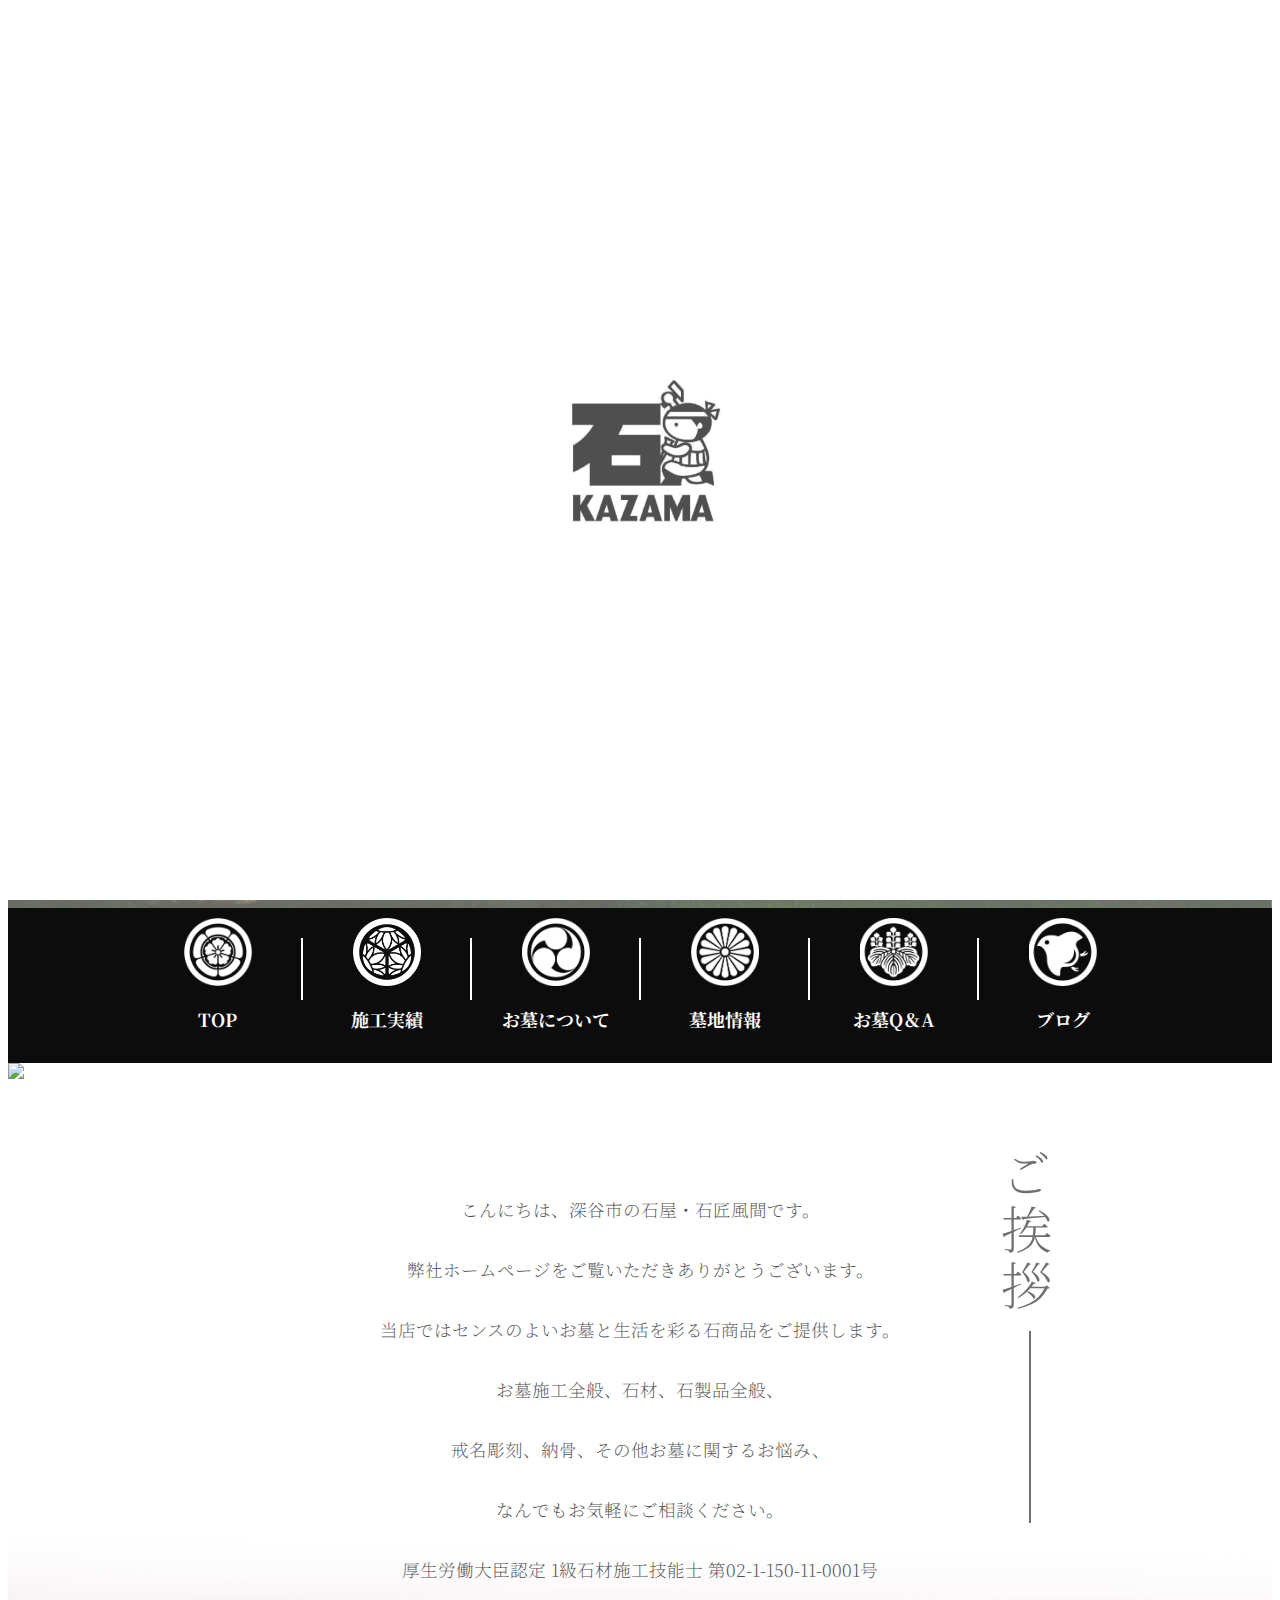
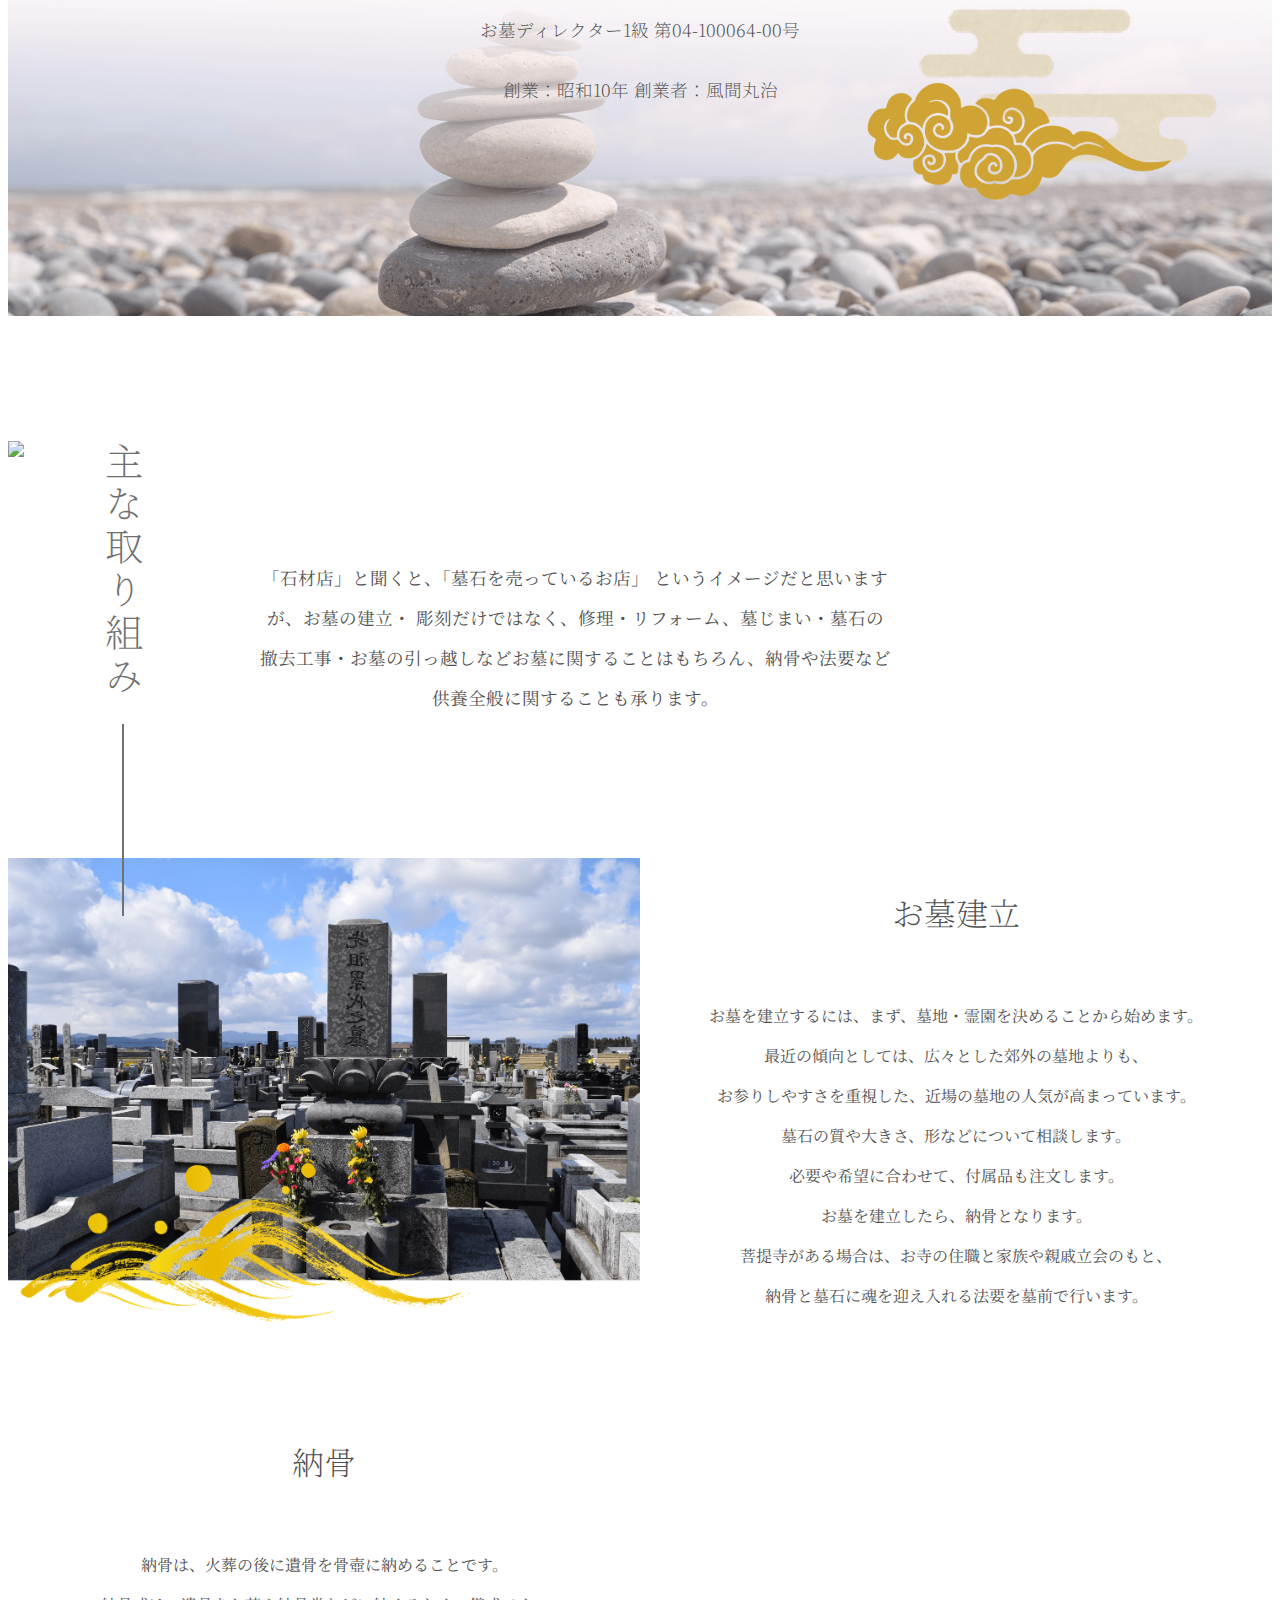
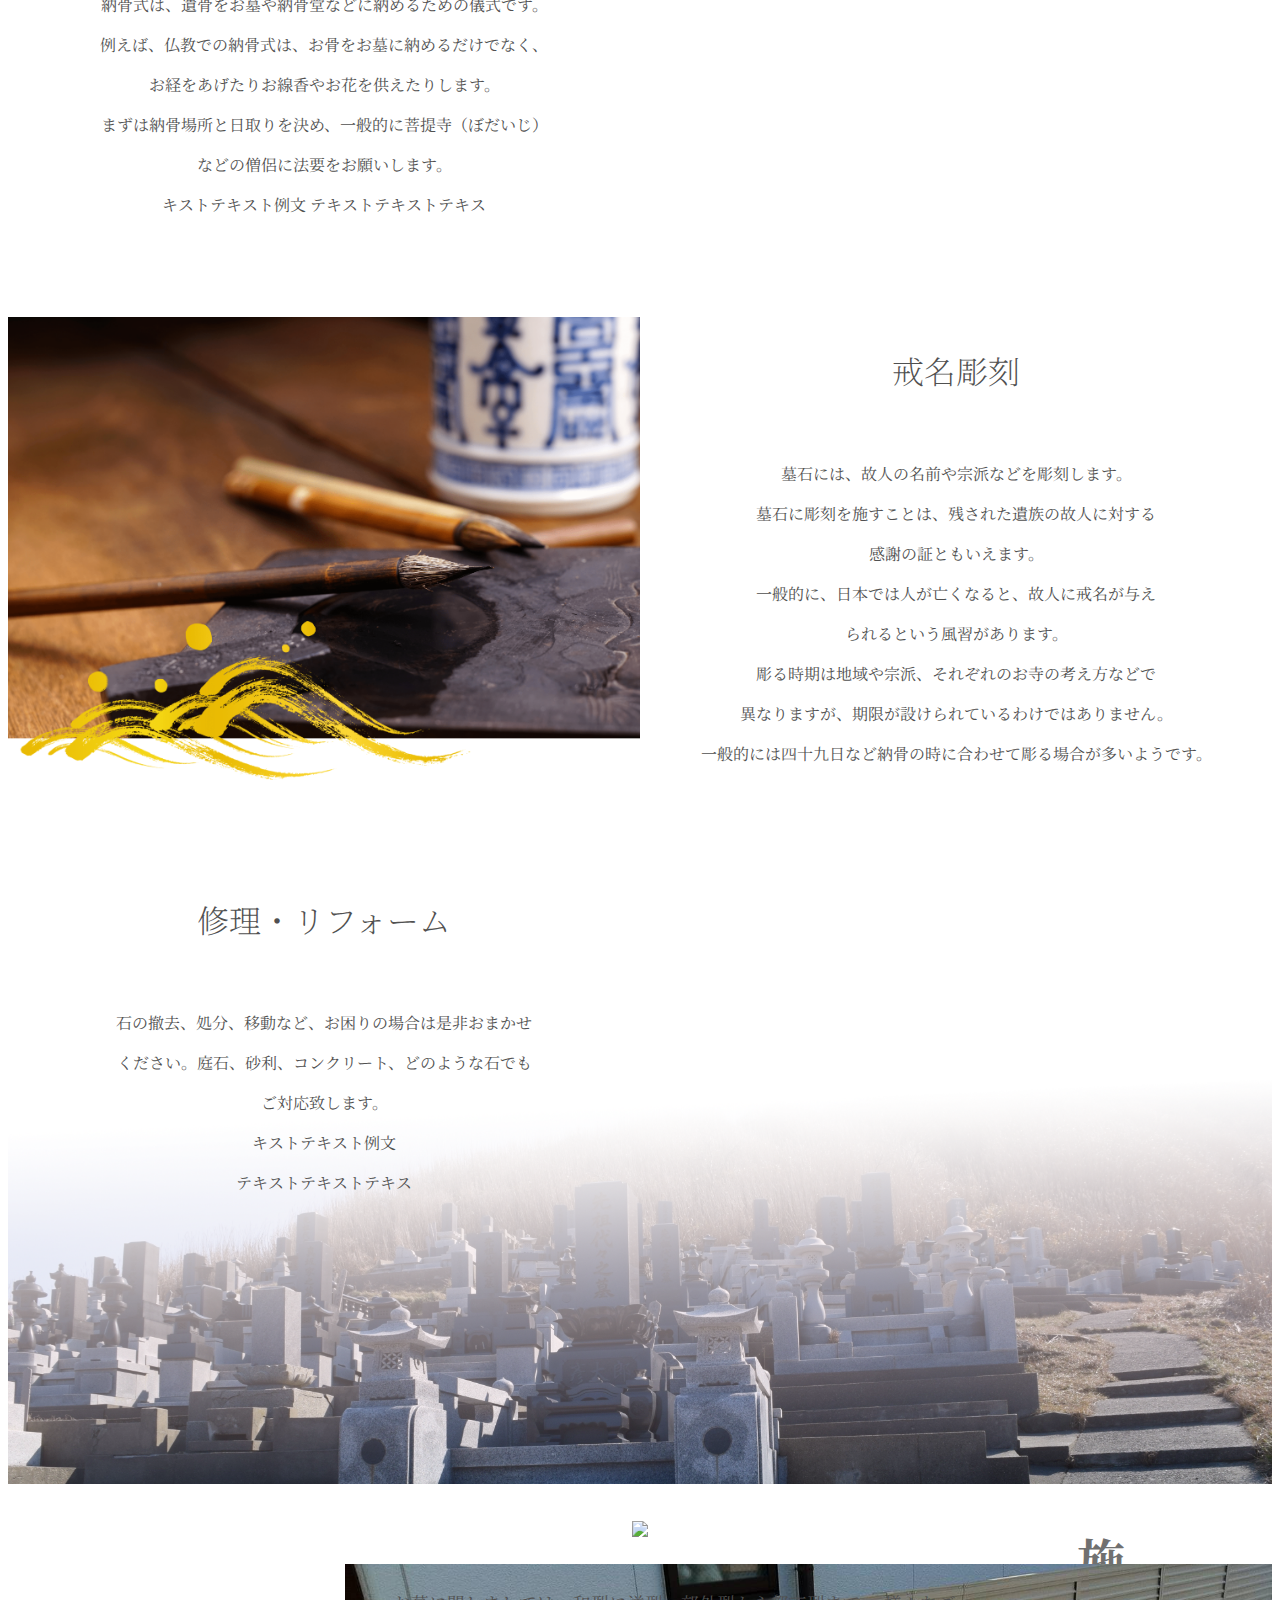
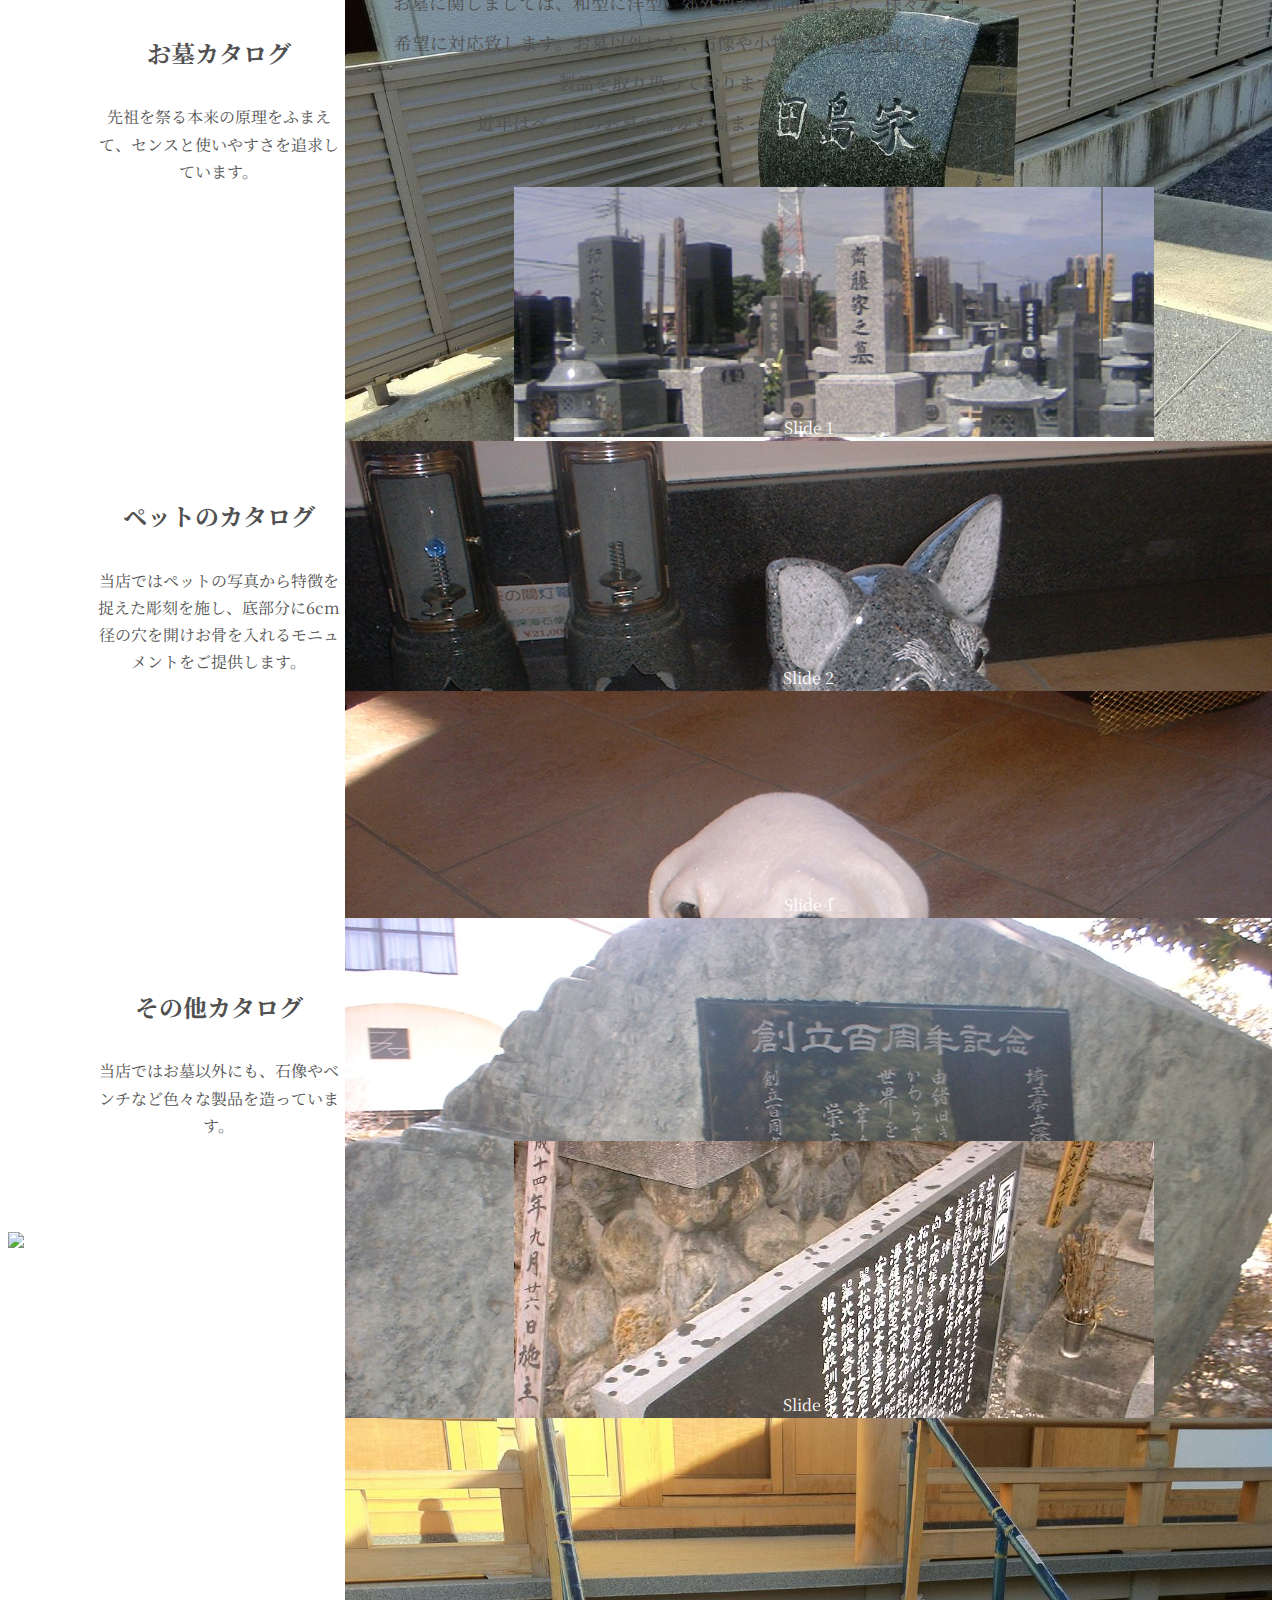
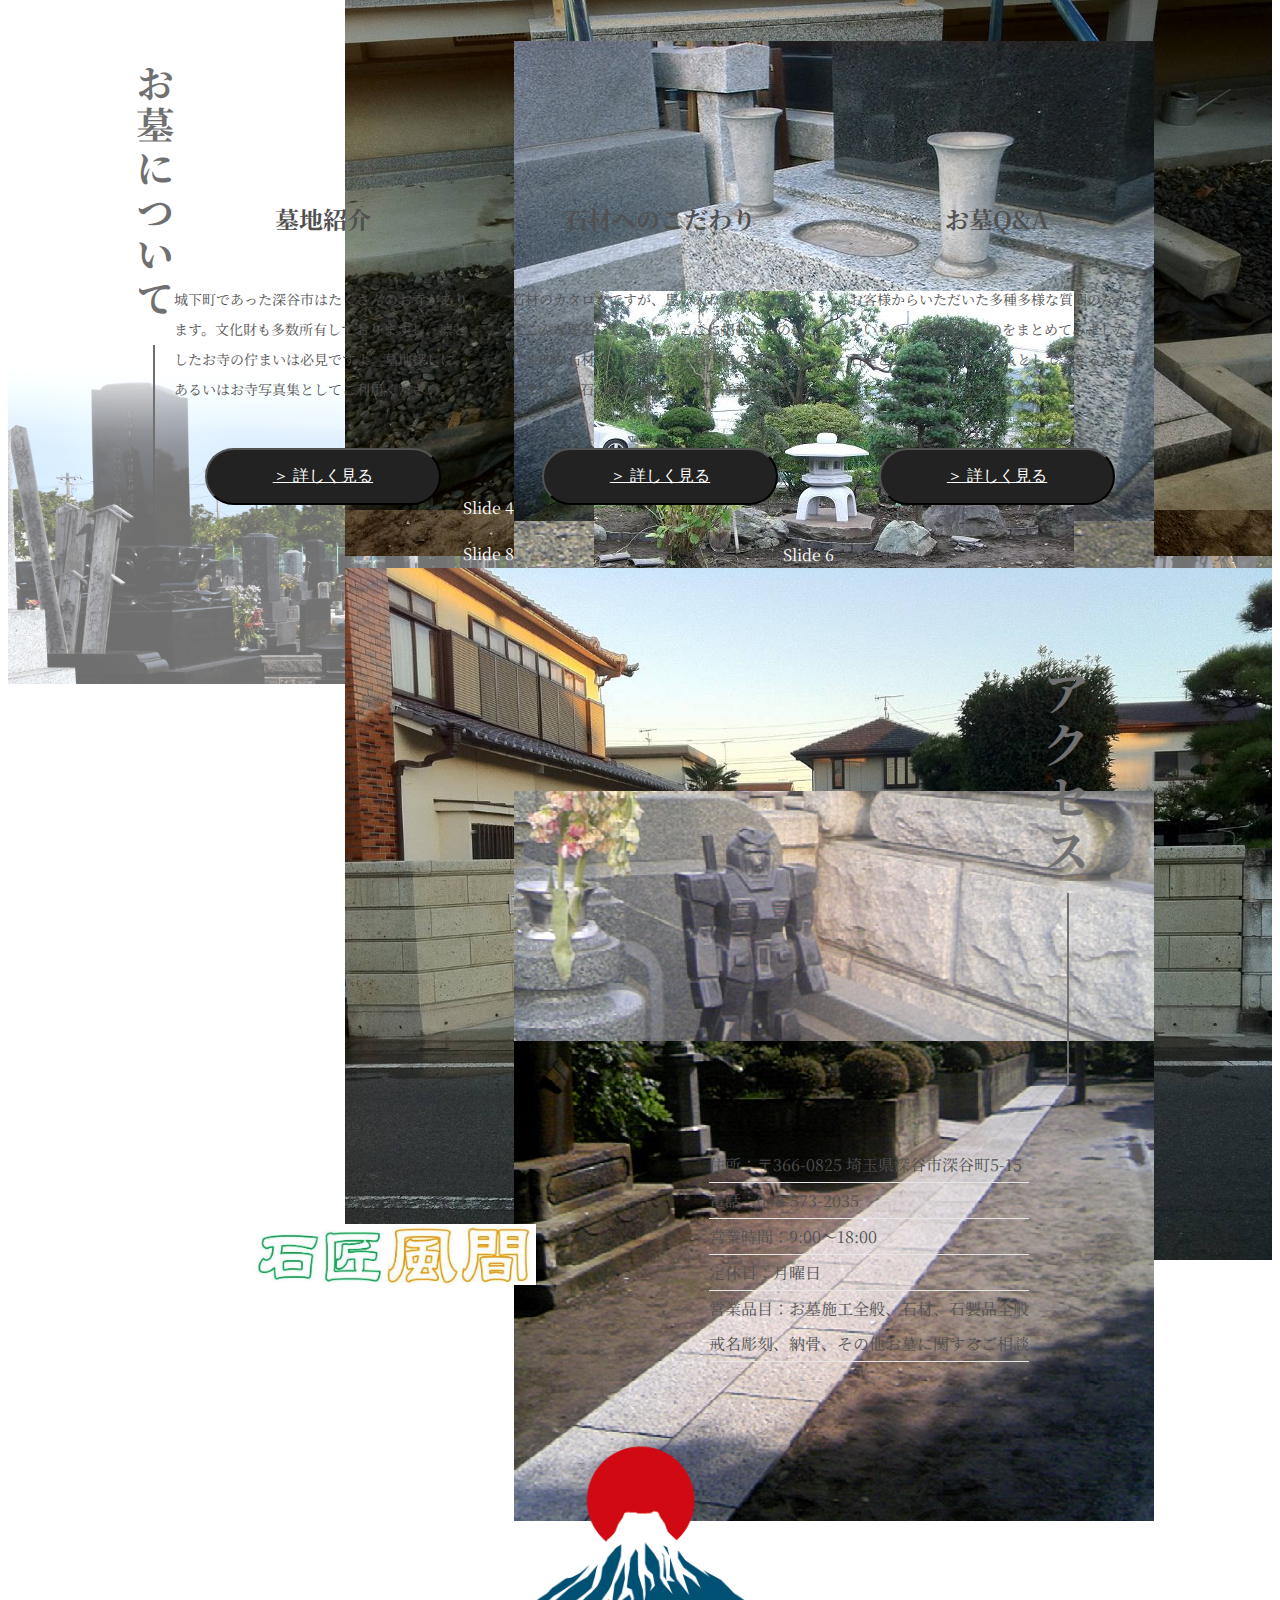
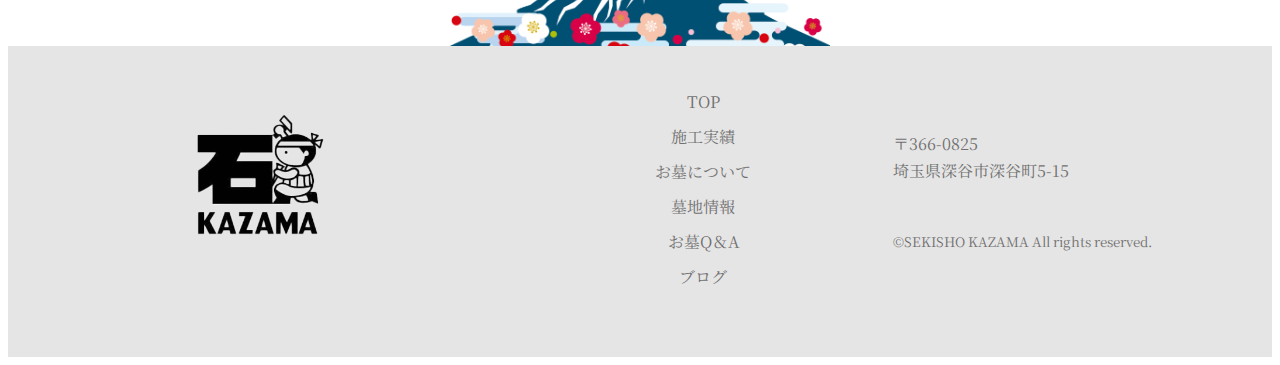
==== commit 3cc5707f: "Update index.html" ====
--- a/index.html
+++ b/index.html
@@ -9,7 +9,7 @@
     <link href="https://use.fontawesome.com/releases/v5.6.1/css/all.css" rel="stylesheet">
     <link rel="stylesheet" href="https://unpkg.com/ress/dist/ress.min.css">
     <link href="https://fonts.googleapis.com/css2?family=Noto+Serif+JP:wght@400&display=swap" rel="stylesheet">
-    <link rel="icon" type="image/png" href="img/top-img/name02.gif">
+    <link rel="icon" type="image/png" href="top-img/name02.gif">
     <link rel="stylesheet" type="text/css" href="slick.css"/>
     <link rel="stylesheet" href="css/top.css">
     <link rel="stylesheet" href="https://cdnjs.cloudflare.com/ajax/libs/Swiper/4.3.3/css/swiper.min.css">
@@ -19,25 +19,25 @@
     <!-- loading -->
     <div id="loading">
       <div id="animation">
-        <img src="img/top-img/loading.gif" alt="ローディング画像">
+        <img src="top-img/loading.gif" alt="ローディング画像">
       </div>
     </div>
     <header>
       <div class="header-inner">
         <div class="header-logo">
-          <a href="top.html"><img class="logo" src="img/top-img/sekisho-logo.png" alt="石匠風間"></a>
+          <a href="top.html"><img class="logo" src="top-img/sekisho-logo.png" alt="石匠風間"></a>
         </div>
         <div class="header-contact">
           <div class="header-mail">
             <p>メールで<br>お問い合わせ</p>
             <a href="mailto:renraku4460@gmail.com" class="tel-link">
-              <img src="img/top-img/gold-ball.png" class="gold-ball">
+              <img src="top-img/gold-ball.png" class="gold-ball">
             </a>
           </div>
           <div class="header-tel">
             <p>お電話で<br>お問い合わせ</p>
             <a href="tel:0485732035" class="tel-link">
-              <img src="img/top-img/gold-ball.png" class="gold-ball">
+              <img src="top-img/gold-ball.png" class="gold-ball">
             </a>
           </div>
         </div>
@@ -45,60 +45,60 @@
     </header>
     <div class="fv">
       <ul class="slider">
-        <li><img src="img/top-img/DSC_3555.jpeg" alt=""></li>
-        <li><img src="img/top-img/DSC_3559.jpeg" alt=""></li>
-        <li><img src="img/top-img/DSC_3561.jpeg" alt=""></li>
+        <li><img src="top-img/DSC_3555.jpeg" alt=""></li>
+        <li><img src="top-img/DSC_3559.jpeg" alt=""></li>
+        <li><img src="top-img/DSC_3561.jpeg" alt=""></li>
       </ul>
-      <img src="img/top-img/simple-fv.png" class="fv-cloud">
+      <img src="top-img/simple-fv.png" class="fv-cloud">
     </div>
     
     <div class="dropdwn">
       <ul class="dropdwn-inner">
         <li>
             <a href="top.html" class="drop-btn">
-              <img src="img/top-img/top-icon.png" class="dropdwn-icon">
+              <img src="top-img/top-icon.png" class="dropdwn-icon">
               <p>TOP</p>
             </a>
         </li>
         <div class="border-right"></div>
         <li>
             <a href="#catalog">
-              <img src="img/top-img/cata-icon.png" class="dropdwn-icon">
+              <img src="top-img/cata-icon.png" class="dropdwn-icon">
             </a>
             <p>施工実績</p>
         </li>
         <div class="border-right"></div>
         <li>
             <a href="#about">
-              <img src="img/top-img/about-icon.png" class="dropdwn-icon">
+              <img src="top-img/about-icon.png" class="dropdwn-icon">
             </a>
             <p>お墓について</p>
         </li>
         <div class="border-right"></div>
         <li>
             <a href="temple.html">
-              <img src="img/top-img/ohaka.png" class="dropdwn-icon">
+              <img src="top-img/ohaka.png" class="dropdwn-icon">
             </a>
             <p>墓地情報</p>
         </li>
         <div class="border-right"></div>
         <li>
             <a href="q&a.html">
-              <img src="img/top-img/bochi-icon.png" class="dropdwn-icon">
+              <img src="top-img/bochi-icon.png" class="dropdwn-icon">
             </a>
             <p>お墓Q＆A</p>
         </li>
         <div class="border-right"></div>
         <li>
           <a href="http://maru67bettencourt.blog82.fc2.com/">
-            <img src="img/top-img/blog-icon.png" class="dropdwn-icon">
+            <img src="top-img/blog-icon.png" class="dropdwn-icon">
           </a>
           <p>ブログ</p>
         </li>
       </ul>
     </div>
     <div class="intro">
-      <img src="img/top-img/intro-deco.png" class="intro-cloud">
+      <img src="top-img/intro-deco.png" class="intro-cloud">
       <div class="title-text">
         <h1>ご挨拶</h1>
       </div>
@@ -116,10 +116,10 @@
         </div>
       </div>
       
-      <img src="img/top-img/ccccll.png" class="intro-foot">
+      <img src="top-img/ccccll.png" class="intro-foot">
     </div>
     <div class="service">
-      <img src="img/top-img/service-deco.png" class="service-cloud">
+      <img src="top-img/service-deco.png" class="service-cloud">
       <div class="service-header">
         <div class="service-title-text">
           <h1>主な取り組み</h1>
@@ -133,7 +133,7 @@
       </div>
       <div class="service-item">
         <div class="service-img">
-          <img src="img/top-img/haka-min.png">
+          <img src="top-img/haka-min.png">
         </div>
         <div class="service-text">
           <h1>お墓建立</h1>
@@ -160,12 +160,12 @@
             テキストテキストテキス</p>
         </div>
         <div class="service-img">
-          <img src="img/top-img/no-kotsu-min.png" alt="">
+          <img src="top-img/no-kotsu-min.png" alt="">
         </div>
       </div>
       <div class="service-item">
         <div class="service-img">
-          <img src="img/top-img/kaimei-min.png" alt="">
+          <img src="top-img/kaimei-min.png" alt="">
         </div>
         <div class="service-text">
           <h1>戒名彫刻</h1>
@@ -190,13 +190,13 @@
             テキストテキストテキス</p>
         </div>
         <div class="service-img">
-          <img src="img/top-img/syuuri-min.png" alt="">
-        </div>
-      </div>
-      <img src="img/top-img/service-foot.png" class="service-foot">
+          <img src="top-img/syuuri-min.png" alt="">
+        </div>
+      </div>
+      <img src="top-img/service-foot.png" class="service-foot">
     </div>
     <div class="catalog" id="catalog">
-      <img src="img/top-img/catalog-deco.png" class="catalog-cloud">
+      <img src="top-img/catalog-deco.png" class="catalog-cloud">
       <div class="catalog-header">
         <div class="catalog-intro">
           <p>お墓に関しましては、和型に洋型、郊外型から都市型まで、
@@ -219,14 +219,14 @@
           <div class="swiper-button-prev"></div>
           <div class="swiper-wrapper">
             <!-- 各スライド -->
-            <div class="swiper-slide">Slide 1<img src="img/catalog-img/tazima001.jpg"></div>
-            <div class="swiper-slide">Slide 2<img src="img/catalog-img/saitoh84.jpeg"></div>
-            <div class="swiper-slide">Slide 3<img src="img/catalog-img/sonoda26.jpeg"></div>
-            <div class="swiper-slide">Slide 4<img src="img/catalog-img/okano65.jpeg"></div>
-            <div class="swiper-slide">Slide 5<img src="img/catalog-img/mutoh48.jpeg"></div>
-            <div class="swiper-slide">Slide 6<img src="img/catalog-img/mori381050.jpeg"></div>
-            <div class="swiper-slide">Slide 7<img src="img/catalog-img/matunami006.jpg"></div>
-            <div class="swiper-slide">Slide 8<img src="img/catalog-img/TS380410.jpeg"></div>
+            <div class="swiper-slide">Slide 1<img src="catalog-img/tazima001.jpg"></div>
+            <div class="swiper-slide">Slide 2<img src="catalog-img/saitoh84.jpeg"></div>
+            <div class="swiper-slide">Slide 3<img src="catalog-img/sonoda26.jpeg"></div>
+            <div class="swiper-slide">Slide 4<img src="catalog-img/okano65.jpeg"></div>
+            <div class="swiper-slide">Slide 5<img src="catalog-img/mutoh48.jpeg"></div>
+            <div class="swiper-slide">Slide 6<img src="catalog-img/mori381050.jpeg"></div>
+            <div class="swiper-slide">Slide 7<img src="catalog-img/matunami006.jpg"></div>
+            <div class="swiper-slide">Slide 8<img src="catalog-img/TS380410.jpeg"></div>
           </div>
           <div class="swiper-button-next"></div>
         </div>
@@ -247,10 +247,10 @@
           <div class="swiper-button-prev"></div>
           <div class="swiper-wrapper">
             <!-- 各スライド -->
-            <div class="swiper-slide">Slide 1<img src="img/pets-img/DSCF0211.jpeg"></div>
-            <div class="swiper-slide">Slide 2<img src="img/pets-img/koinu04.jpeg"></div>
-            <div class="swiper-slide">Slide 3<img src="img/pets-img/syasin001.jpg"></div>
-            <div class="swiper-slide">Slide 4<img src="img/pets-img/pulus.jpg"></div>
+            <div class="swiper-slide">Slide 1<img src="pets-img/DSCF0211.jpeg"></div>
+            <div class="swiper-slide">Slide 2<img src="pets-img/koinu04.jpeg"></div>
+            <div class="swiper-slide">Slide 3<img src="pets-img/syasin001.jpg"></div>
+            <div class="swiper-slide">Slide 4<img src="pets-img/pulus.jpg"></div>
           </div>
           <div class="swiper-button-next"></div>
         </div>
@@ -271,14 +271,14 @@
           <div class="swiper-button-prev"></div>
           <div class="swiper-wrapper">
             <!-- 各スライド -->
-            <div class="swiper-slide">Slide 1<img src="img/other-img/fukaichi02.jpeg"></div>
-            <div class="swiper-slide">Slide 2<img src="img/top-img/bosi017.jpeg"></div>
-            <div class="swiper-slide">Slide 3<img src="img/other-img/daituuzi005.jpg"></div>
-            <div class="swiper-slide">Slide 4<img src="img/top-img/hanat28.jpeg"></div>
-            <div class="swiper-slide">Slide 5<img src="img/other-img/cimg2225.jpg"></div>
-            <div class="swiper-slide">Slide 6<img src="img/other-img/sakaimonpi006.jpg"></div>
-            <div class="swiper-slide">Slide 7<img src="img/other-img/Tsuzi73.jpeg"></div>
-            <div class="swiper-slide">Slide 8<img src="img/other-img/rurisando95.jpeg"></div>
+            <div class="swiper-slide">Slide 1<img src="other-img/fukaichi02.jpeg"></div>
+            <div class="swiper-slide">Slide 2<img src="top-img/bosi017.jpeg"></div>
+            <div class="swiper-slide">Slide 3<img src="other-img/daituuzi005.jpg"></div>
+            <div class="swiper-slide">Slide 4<img src="top-img/hanat28.jpeg"></div>
+            <div class="swiper-slide">Slide 5<img src="other-img/cimg2225.jpg"></div>
+            <div class="swiper-slide">Slide 6<img src="other-img/sakaimonpi006.jpg"></div>
+            <div class="swiper-slide">Slide 7<img src="other-img/Tsuzi73.jpeg"></div>
+            <div class="swiper-slide">Slide 8<img src="other-img/rurisando95.jpeg"></div>
           </div>
           <div class="swiper-button-next"></div>
         </div>
@@ -287,7 +287,7 @@
       <div class="catalog-btn-wrapper">
         <button class="detail-btn"><a href="other.html" class="btn-sec"> ＞ 詳しく見る</a></button>
       </div>
-      <img src="img/top-img/catalog-foot.png" class="catalog-foot">
+      <img src="top-img/catalog-foot.png" class="catalog-foot">
     </div>
     <div class="about" id="about">
       <div class="about-title-text">
@@ -295,7 +295,7 @@
       </div>
       <div class="about-wrapper">
         <div class="about-item">
-          <img src="img/top-img/shoukai.jpeg" alt="">
+          <img src="top-img/shoukai.jpeg" alt="">
           <div class="about-white item-center">
             <h2>墓地紹介</h2>            
             <p>城下町であった深谷市はたくさんのお寺があります。文化財も多数所有しておりますし、凛としたお寺の佇まいは必見ですよ。墓地探しに、あるいはお寺写真集としてご利用ください。</p>
@@ -303,7 +303,7 @@
           </div>
         </div>
         <div class="about-item about-reverse">
-          <img src="img/top-img/stone-catalog.jpg" alt="">
+          <img src="top-img/stone-catalog.jpg" alt="">
           <div class="about-white">
             <h2>石材へのこだわり</h2>
             <p>石材のカタログですが、思い入れもあってあえてこんな題名にしました。ここに掲載したのは代表的な石材で、実際はこの数十倍の種類があります。墓石の材質選定に役立てば幸いです。</p>
@@ -311,7 +311,7 @@
           </div>
         </div>
         <div class="about-item">
-          <img src="img/top-img/お墓QA.jpeg" alt="">
+          <img src="top-img/お墓QA.jpeg" alt="">
           <div class="about-white">
             <h2>お墓Q&A</h2>
             <p>お客様からいただいた多種多様な質問のなかで多いもの、特徴的なものをまとめてみました。石屋としてだけでなく個人としてできるだけ素直に本音でお答えしたつもりです。</p>
@@ -319,10 +319,10 @@
           </div>
         </div>
       </div>
-      <img src="img/top-img/4356463_mのコピー.png" class="about-foot">
+      <img src="top-img/4356463_mのコピー.png" class="about-foot">
     </div>
     <div class="location">
-      <img src="img/catalog-decoのコピー.png" alt="">
+      <img src="top-img/catalog-decoのコピー.png" alt="">
       <div class="location-header">
         <div class="location-text">
           <h1>アクセス</h1>
@@ -334,7 +334,7 @@
         </div>
         <div class="location-info">
           <div class="loc-info-img item-center">
-            <img src="img/top-img/name01.jpeg" alt="">
+            <img src="top-img/name01.jpeg" alt="">
           </div>
           <ul class="location-list">
             <li><span class="access">住所</span>：〒366-0825 埼玉県深谷市深谷町5-15<br></li>
@@ -346,12 +346,12 @@
           </ul>
         </div>
       </div>
-      <img src="img/top-img/loc-bottom.png" class="sun-rise">
+      <img src="top-img/loc-bottom.png" class="sun-rise">
     </div>
     <footer>
       <div class="footer-wrapper">
         <div class="footer-img">
-          <img src="img/top-img/sekisho-logo.png" class="footer-logo">
+          <img src="top-img/sekisho-logo.png" class="footer-logo">
         </div>
         <ul class="footer-ul">
           <li><a href="top.html" class="drop-btn">TOP</a></li>
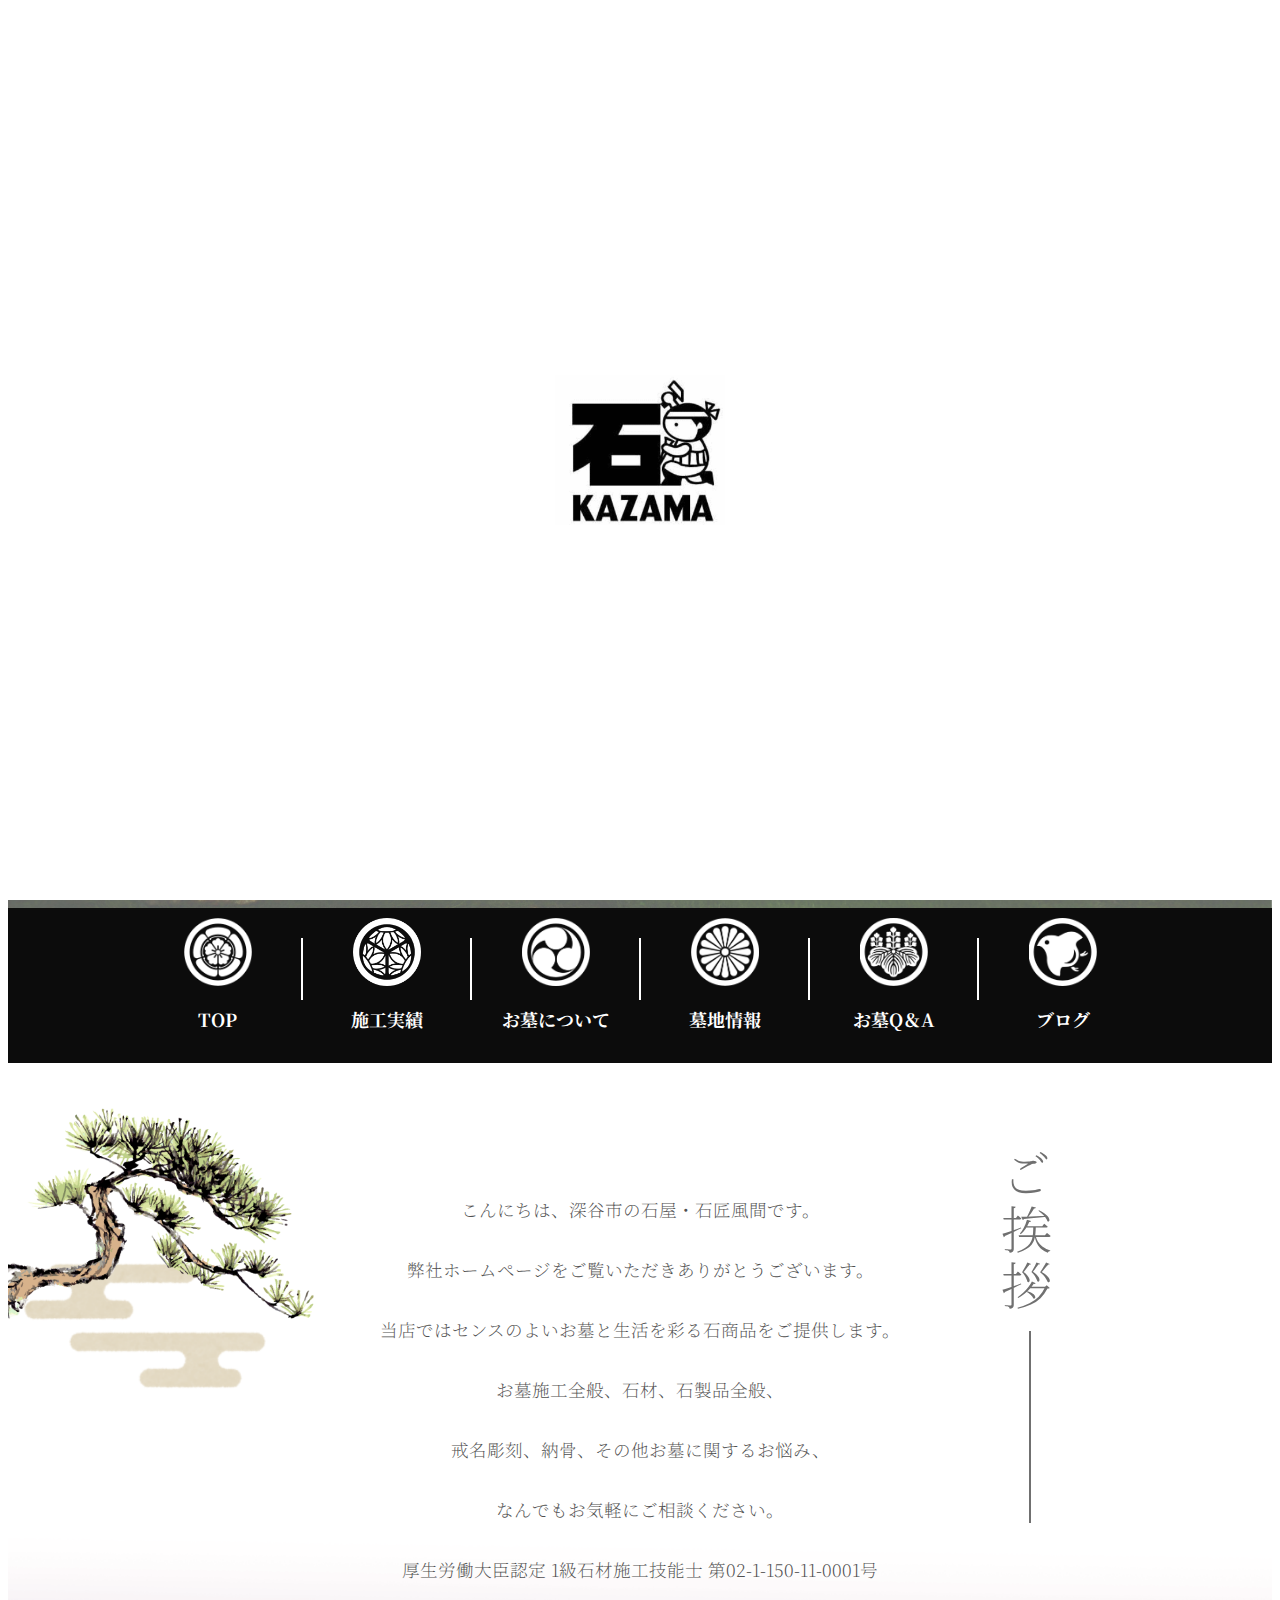
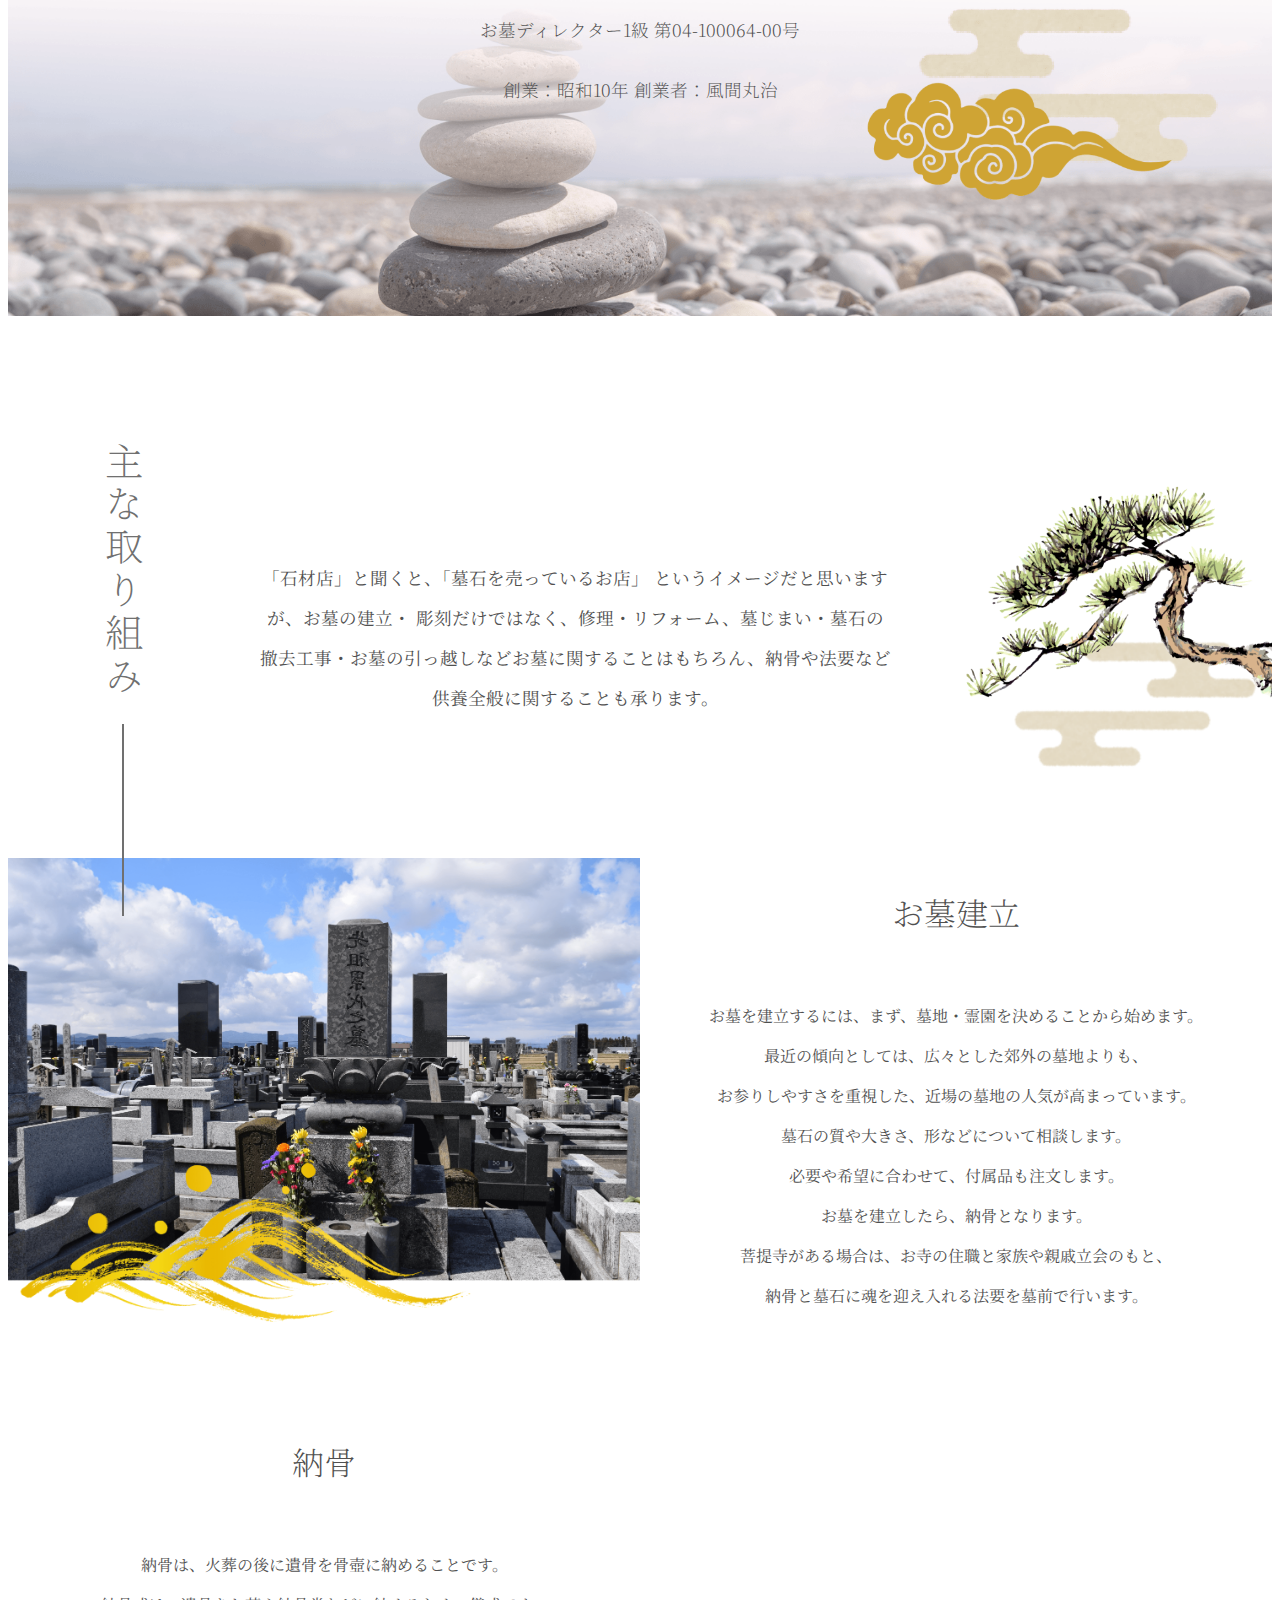
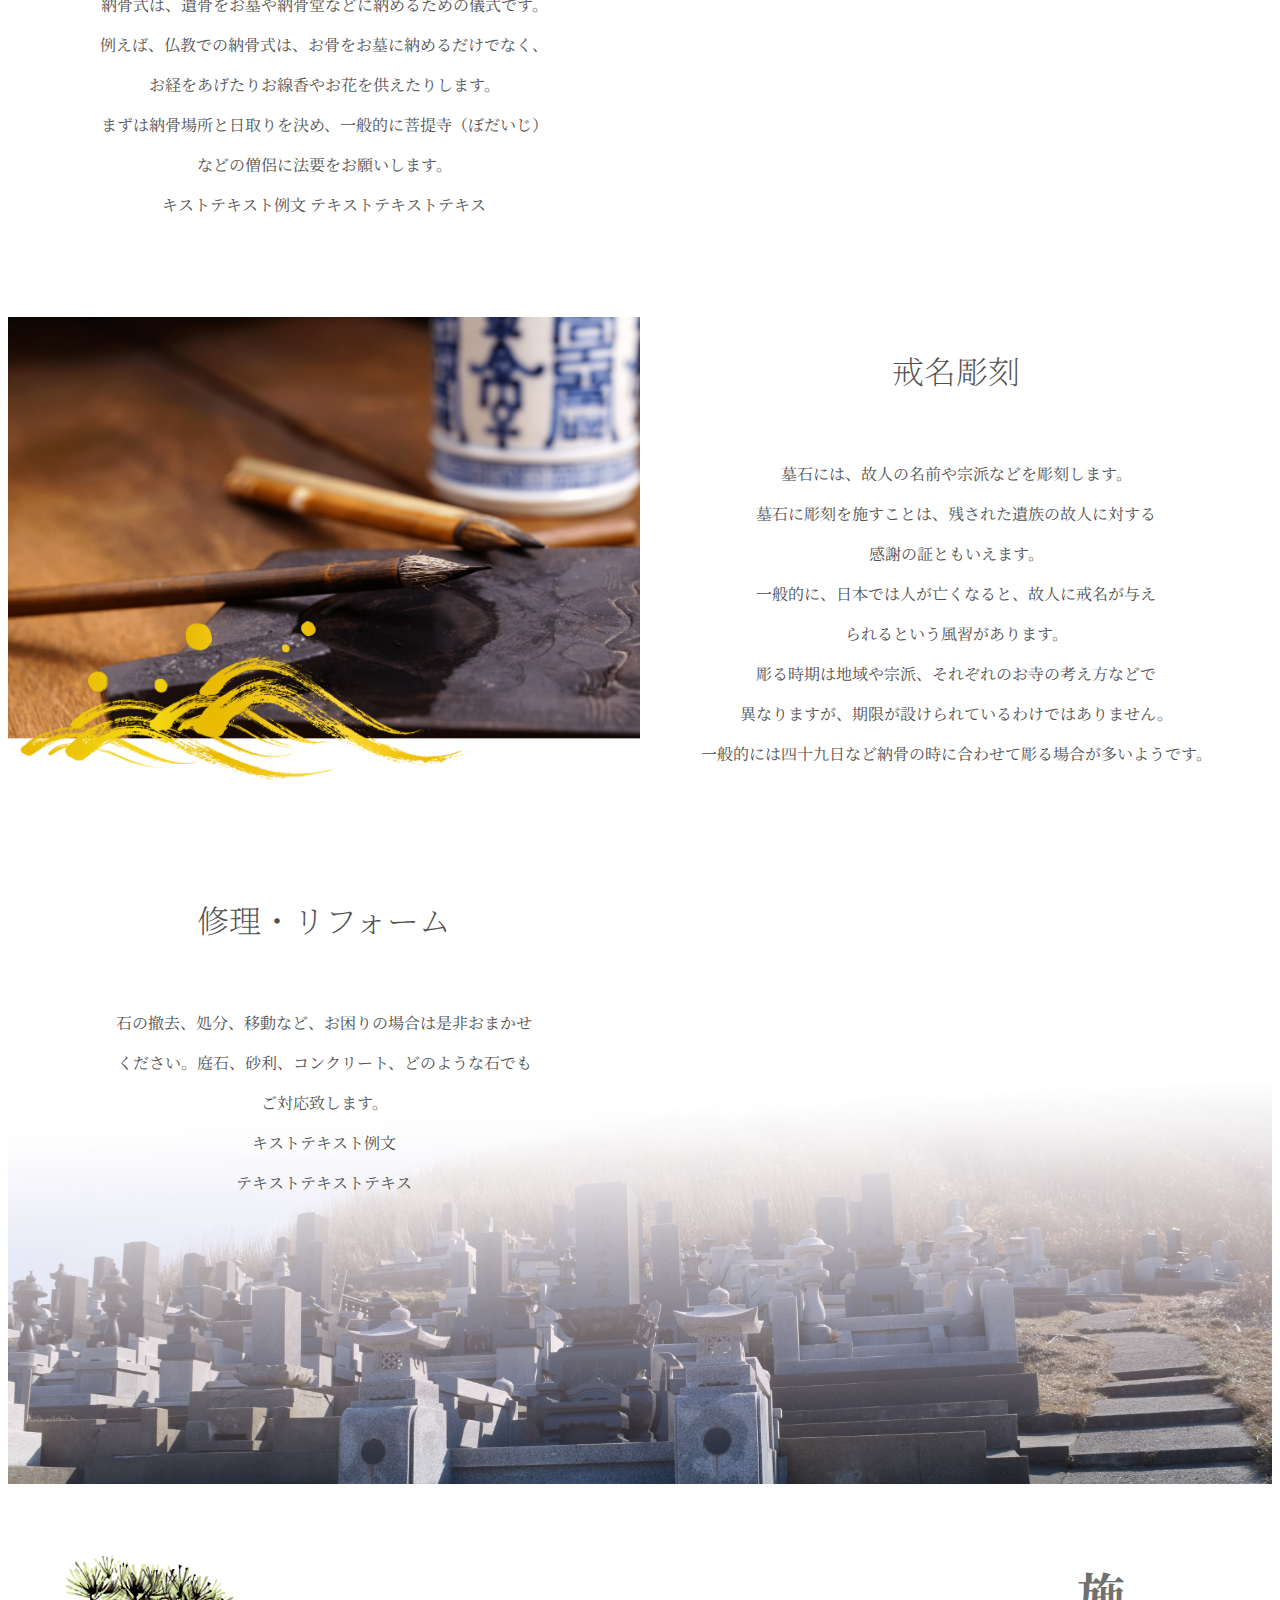
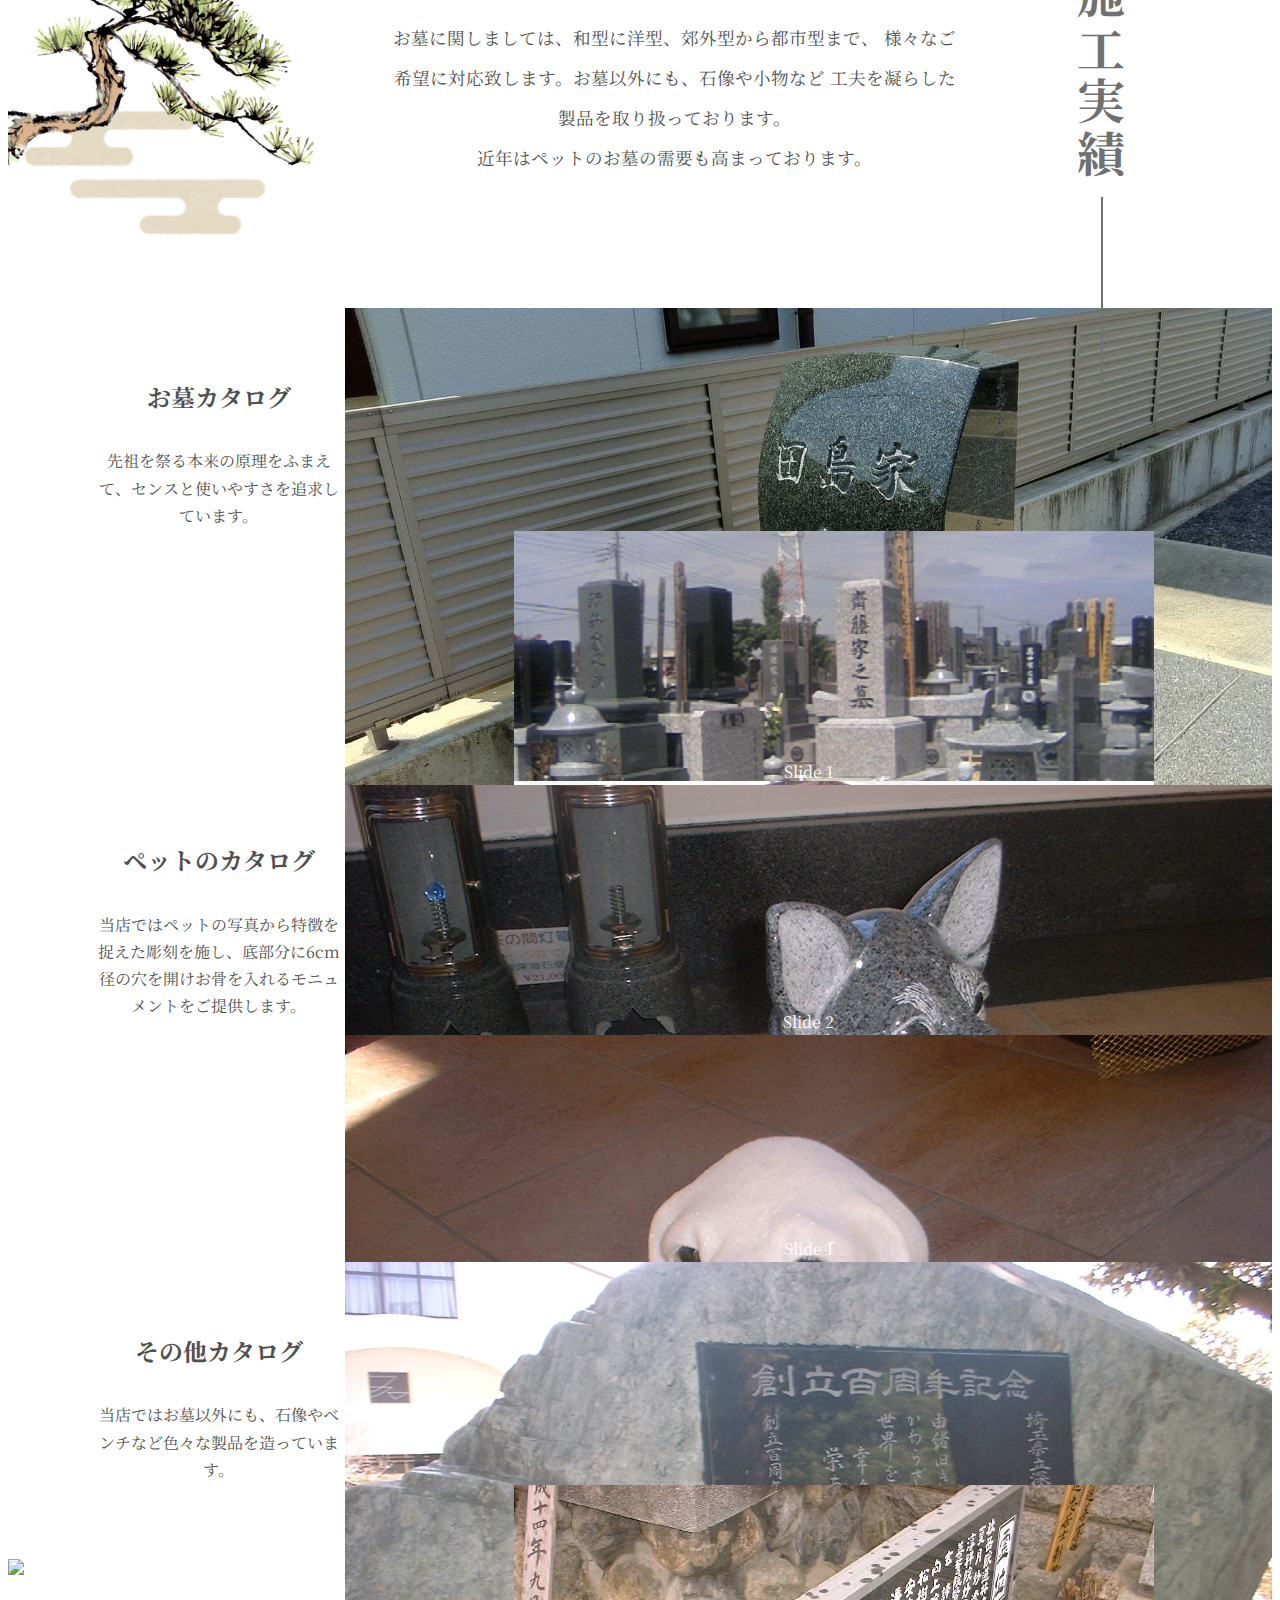
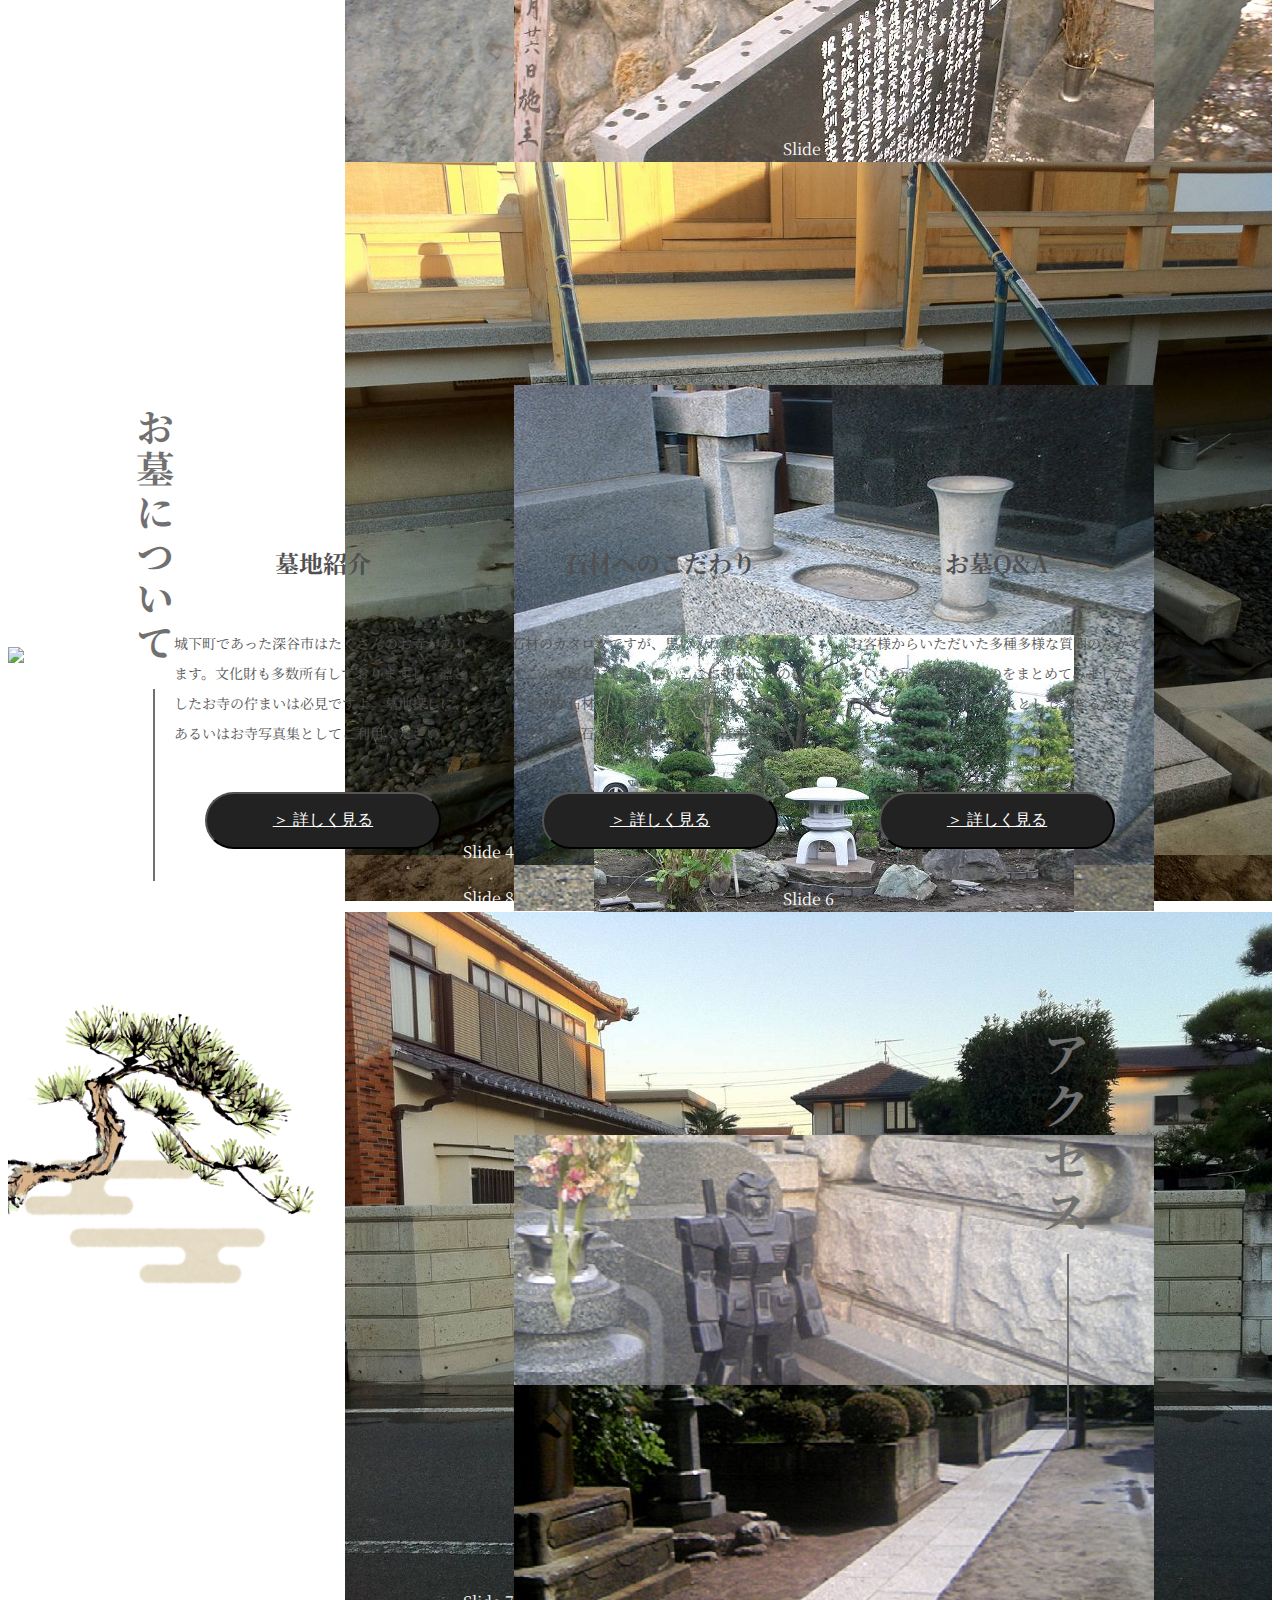
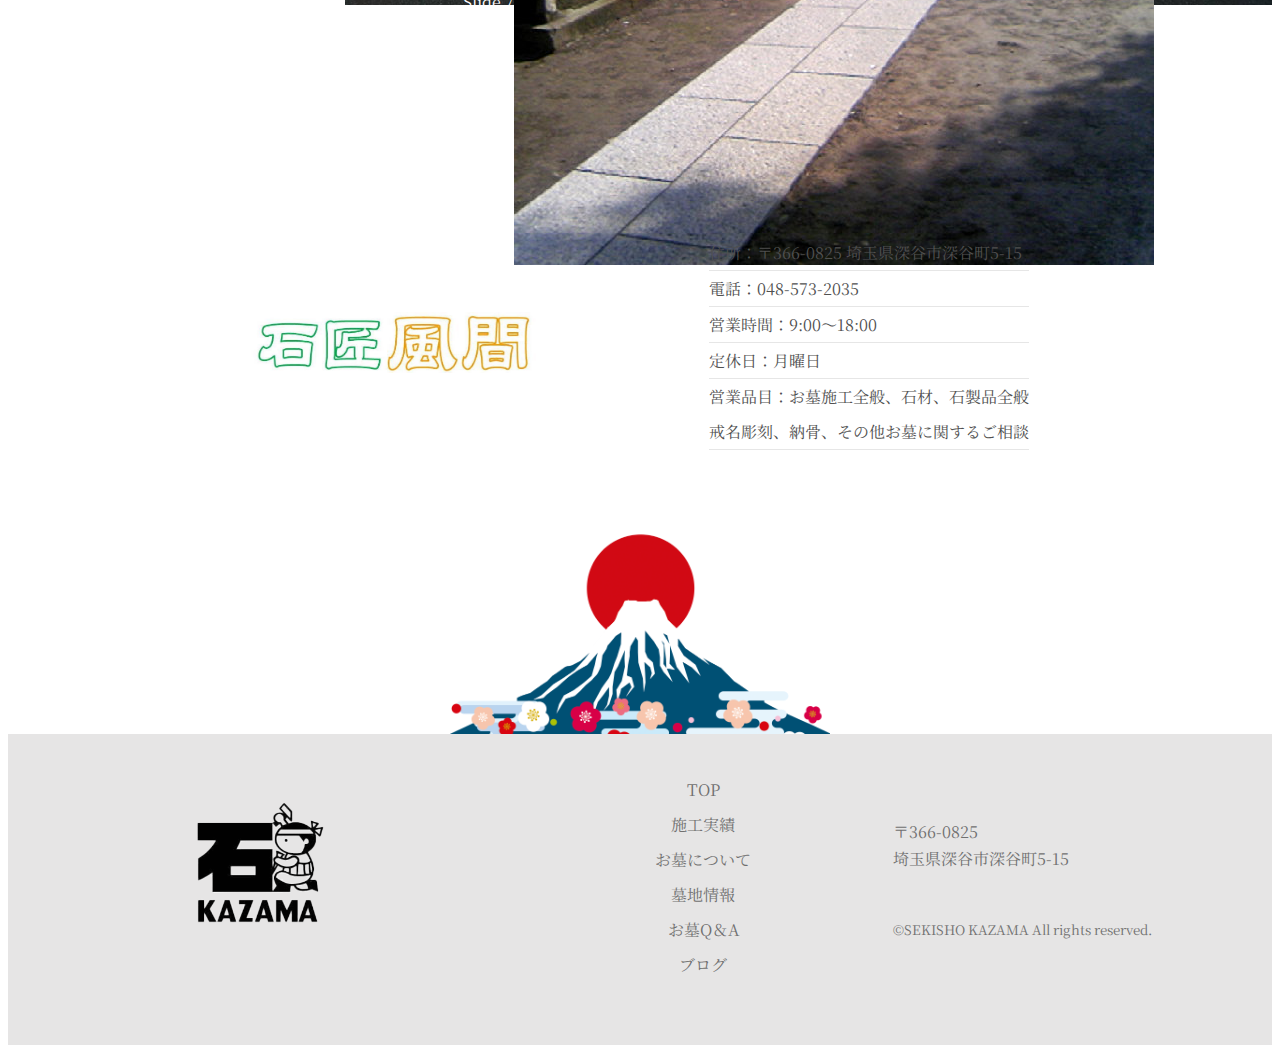
==== commit e29ea5b6: "Update index.html" ====
--- a/index.html
+++ b/index.html
@@ -311,7 +311,7 @@
           </div>
         </div>
         <div class="about-item">
-          <img src="top-img/お墓QA.jpeg" alt="">
+          <img src="top-img/question.jpeg" alt="">
           <div class="about-white">
             <h2>お墓Q&A</h2>
             <p>お客様からいただいた多種多様な質問のなかで多いもの、特徴的なものをまとめてみました。石屋としてだけでなく個人としてできるだけ素直に本音でお答えしたつもりです。</p>
@@ -319,10 +319,10 @@
           </div>
         </div>
       </div>
-      <img src="top-img/4356463_mのコピー.png" class="about-foot">
+      <img src="top-img/4356463_m.png" class="about-foot">
     </div>
     <div class="location">
-      <img src="top-img/catalog-decoのコピー.png" alt="">
+      <img src="top-img/catalog-deco.png" alt="">
       <div class="location-header">
         <div class="location-text">
           <h1>アクセス</h1>
--- a/css/top.css
+++ b/css/top.css
@@ -277,7 +277,7 @@
   padding: 10% 0 0;
   text-align: center;
   position: relative;
-  background: url(../img/top-img/service_bg.png);
+  background: url(top-img/service_bg.png);
   background-position: center 0;
   background-repeat: no-repeat;
   background-size: cover;
@@ -453,7 +453,7 @@
 }
 .top_catalog:after {
   content: "";
-  background: url(../img/top-img/2640663-min.jpg);
+  background: url(top-img/2640663-min.jpg);
   background-size: contain;
   background-repeat: repeat;
   background-position: top;
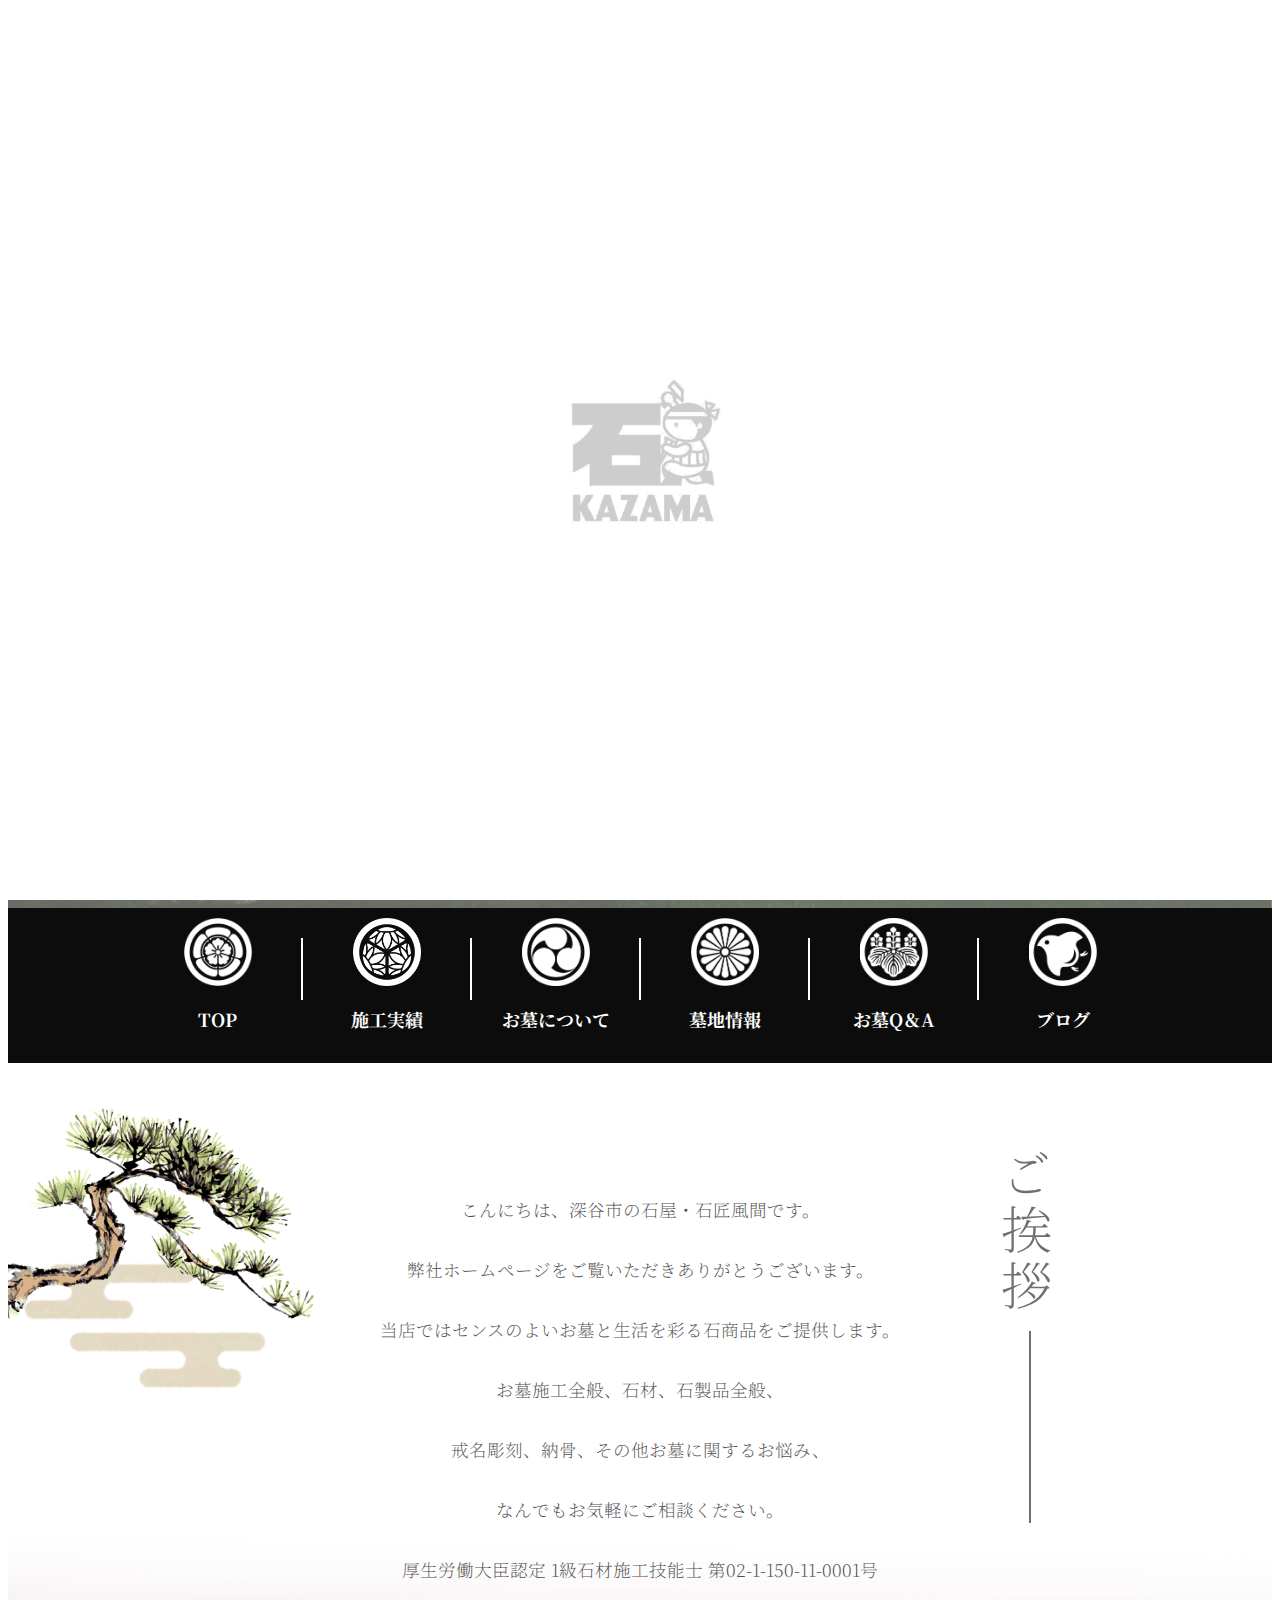
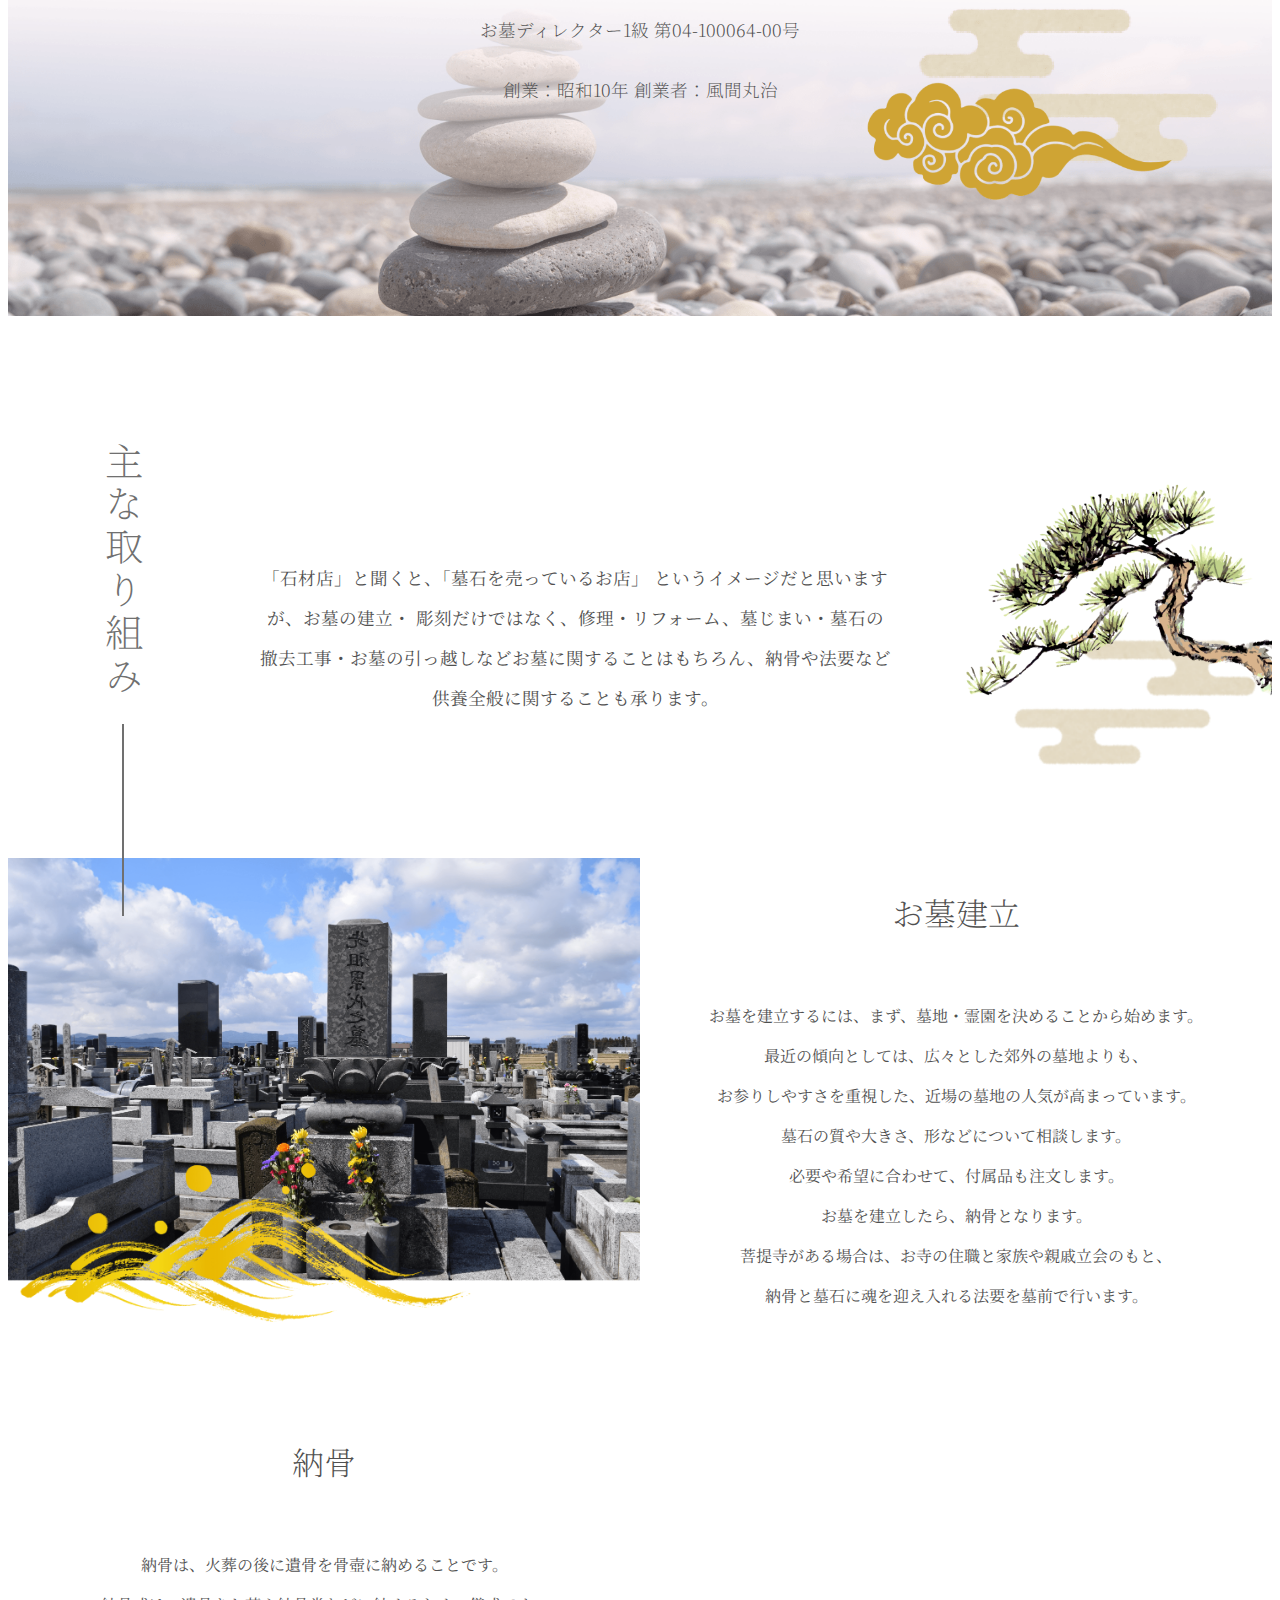
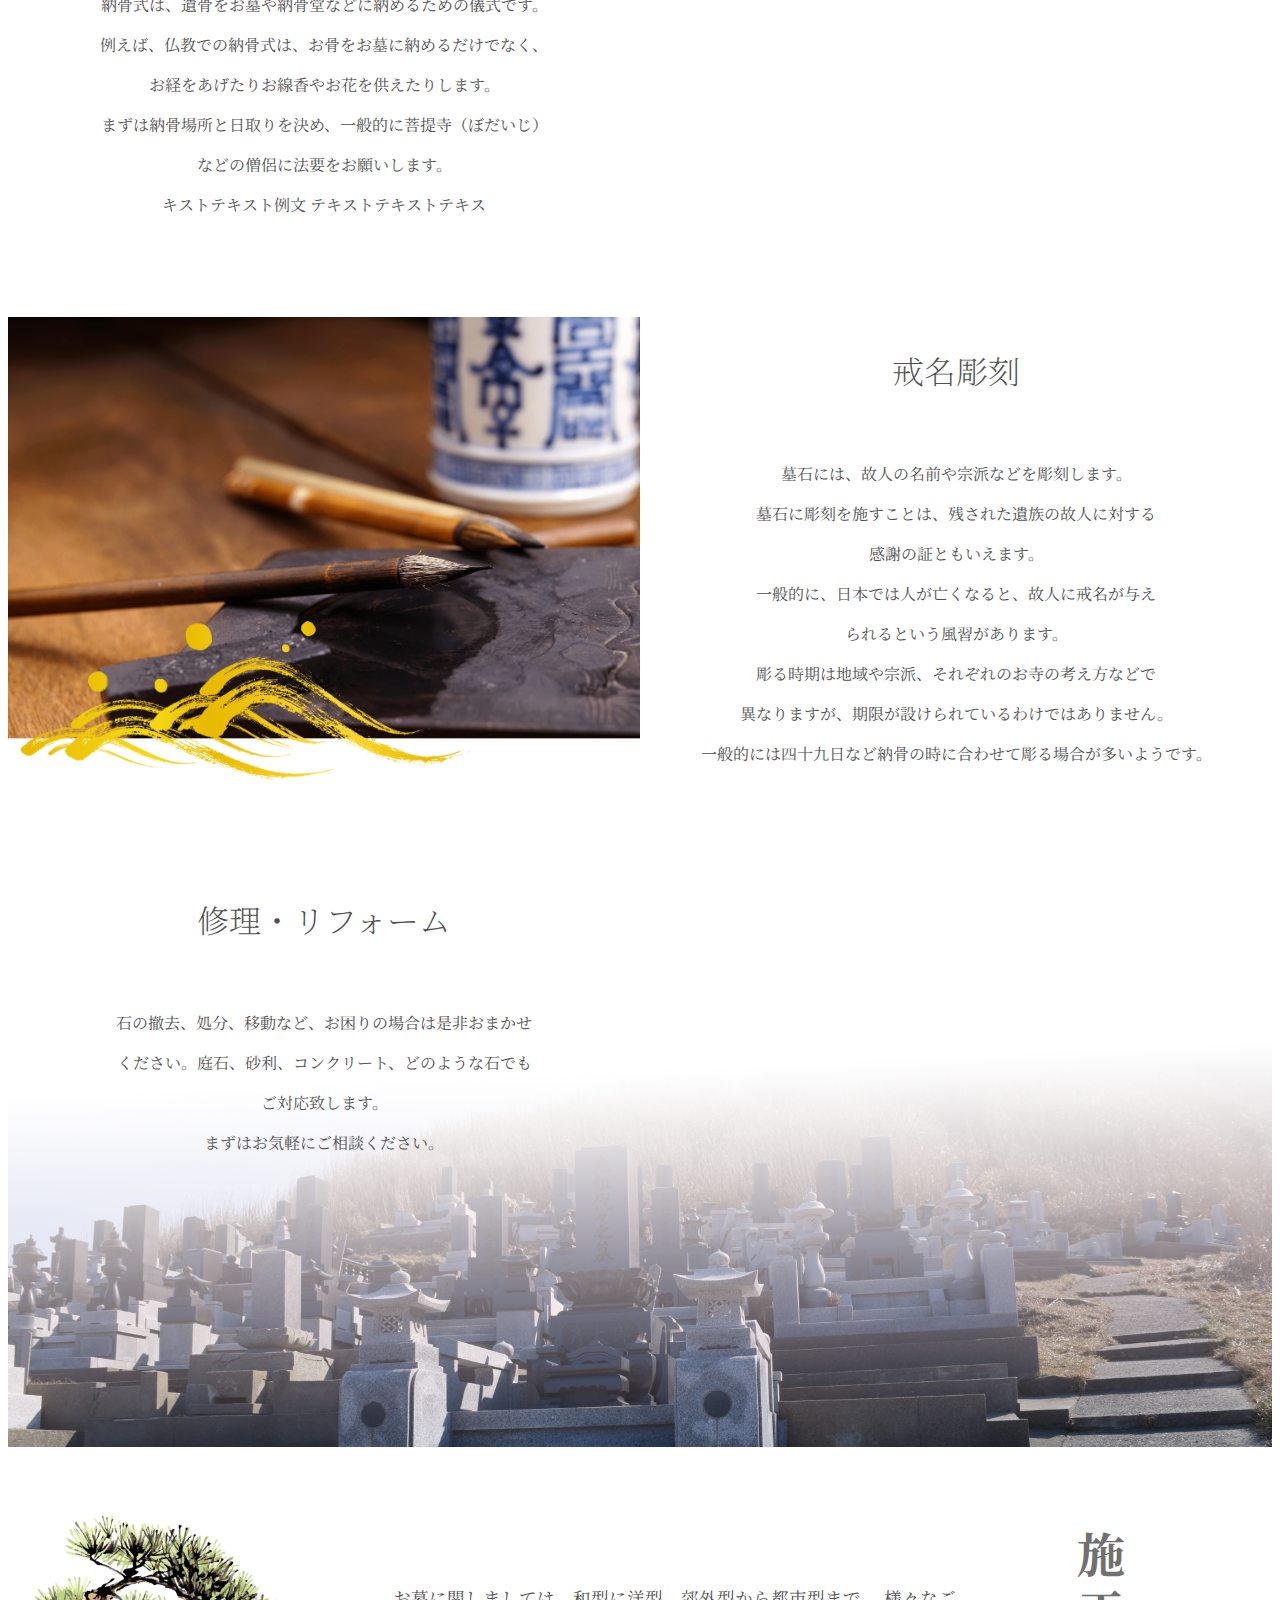
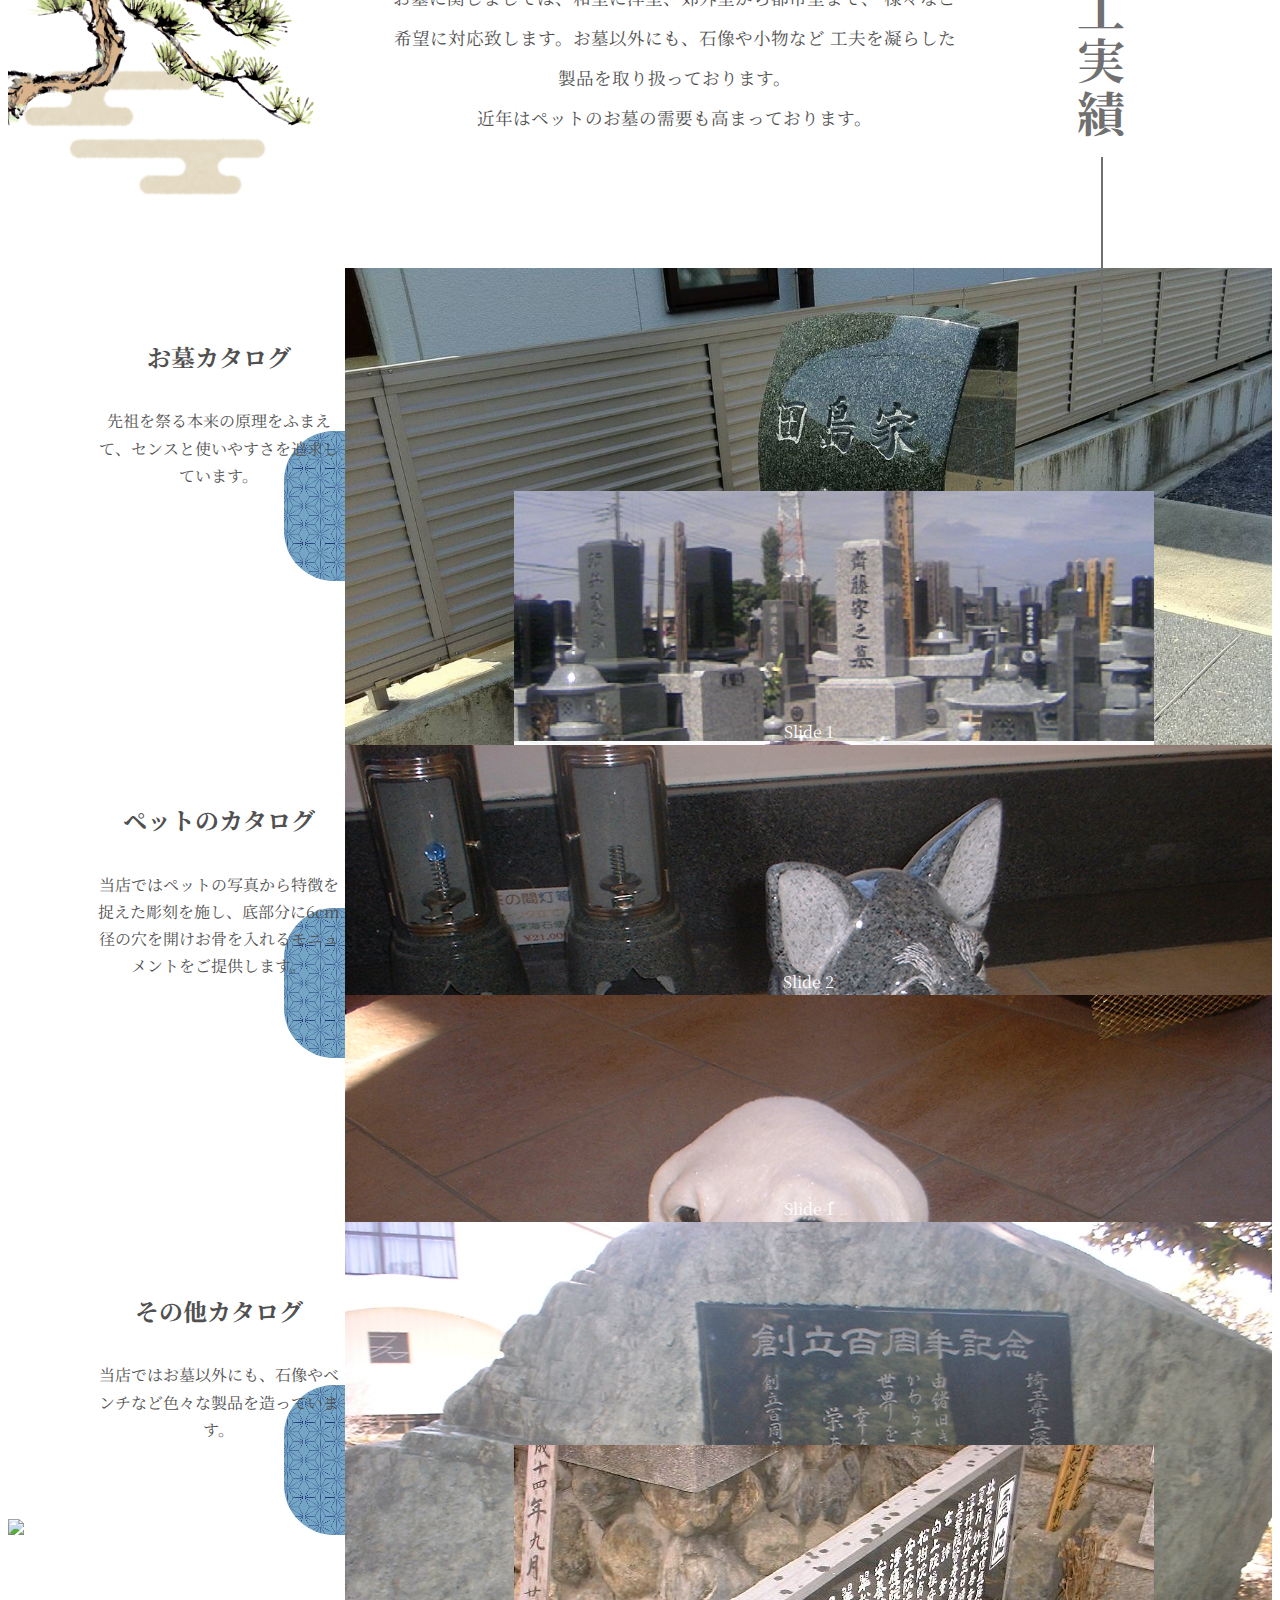
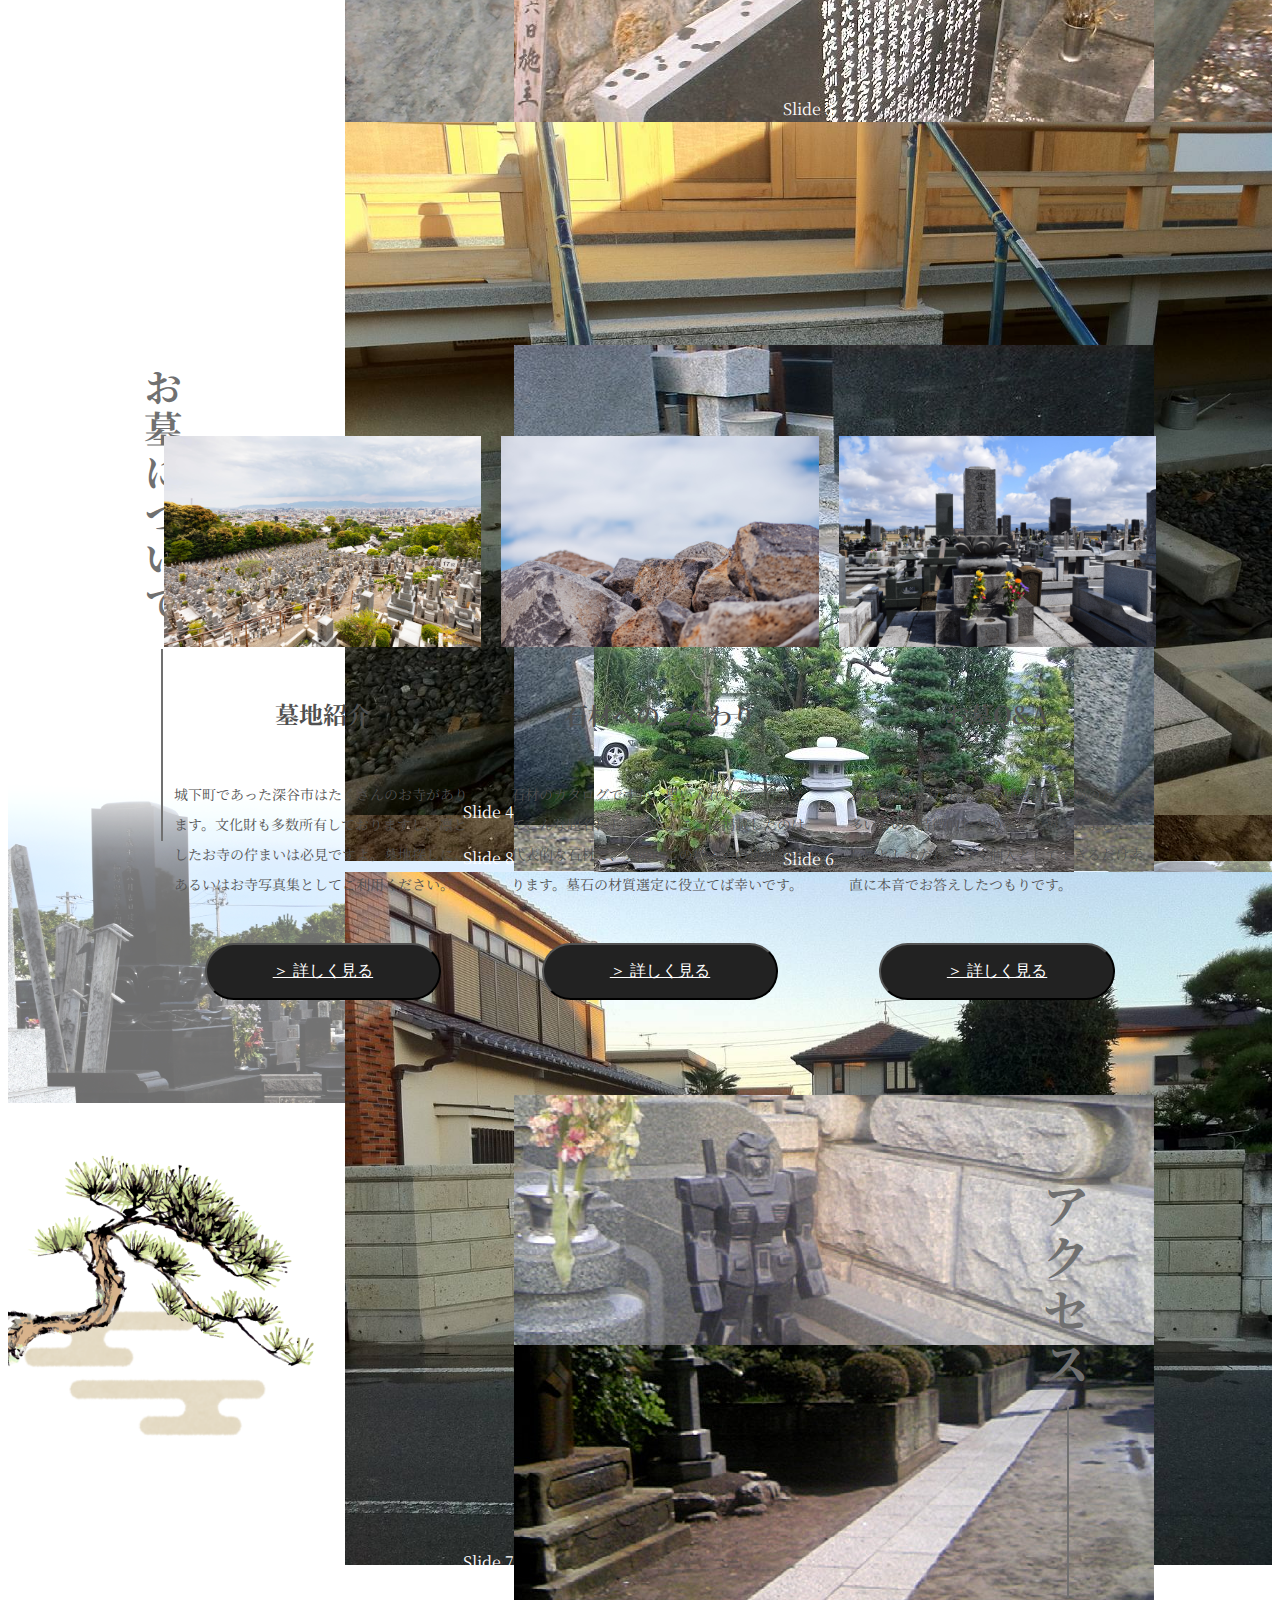
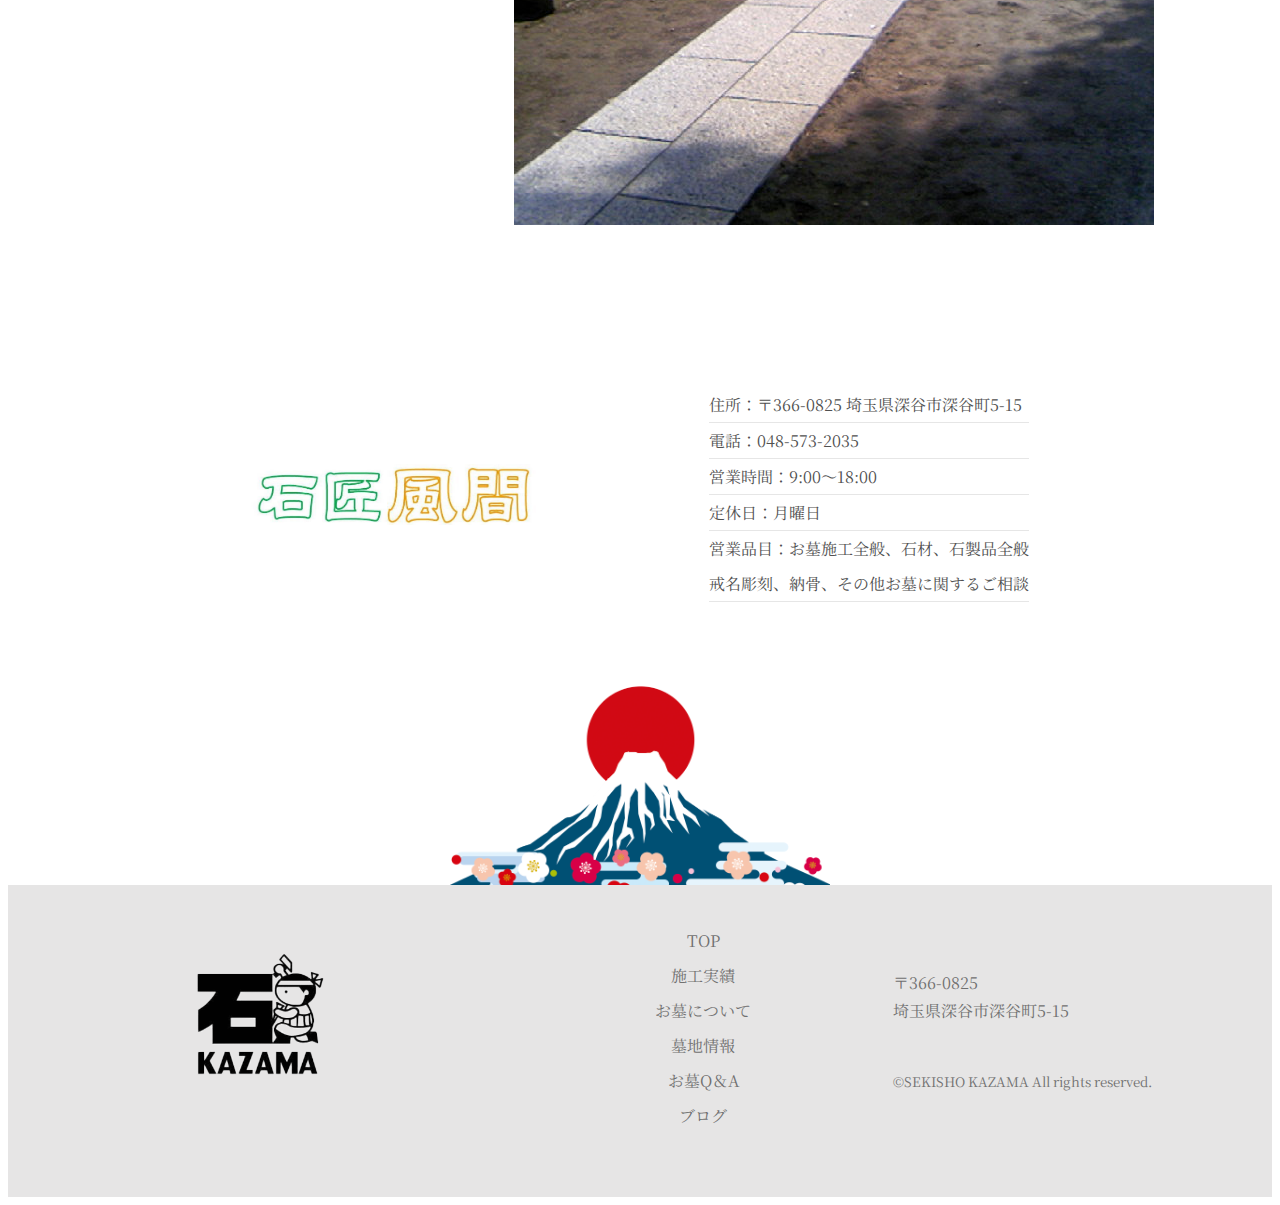
==== commit a224d878: "Update index.html" ====
--- a/index.html
+++ b/index.html
@@ -184,10 +184,7 @@
           <h1>修理・リフォーム</h1>
           <p>石の撤去、処分、移動など、お困りの場合は是非おまかせ<br>
             ください。庭石、砂利、コンクリート、どのような石でも<br>
-            ご対応致します。<br>
-            
-            キストテキスト例文<br>
-            テキストテキストテキス</p>
+            ご対応致します。<br>まずはお気軽にご相談ください。</p>
         </div>
         <div class="service-img">
           <img src="top-img/syuuri-min.png" alt="">
--- a/css/top.css
+++ b/css/top.css
@@ -277,7 +277,7 @@
   padding: 10% 0 0;
   text-align: center;
   position: relative;
-  background: url(top-img/service_bg.png);
+  background: url(../top-img/service_bg.png);
   background-position: center 0;
   background-repeat: no-repeat;
   background-size: cover;
@@ -453,7 +453,7 @@
 }
 .top_catalog:after {
   content: "";
-  background: url(top-img/2640663-min.jpg);
+  background: url(../top-img/2640663-min.jpg);
   background-size: contain;
   background-repeat: repeat;
   background-position: top;
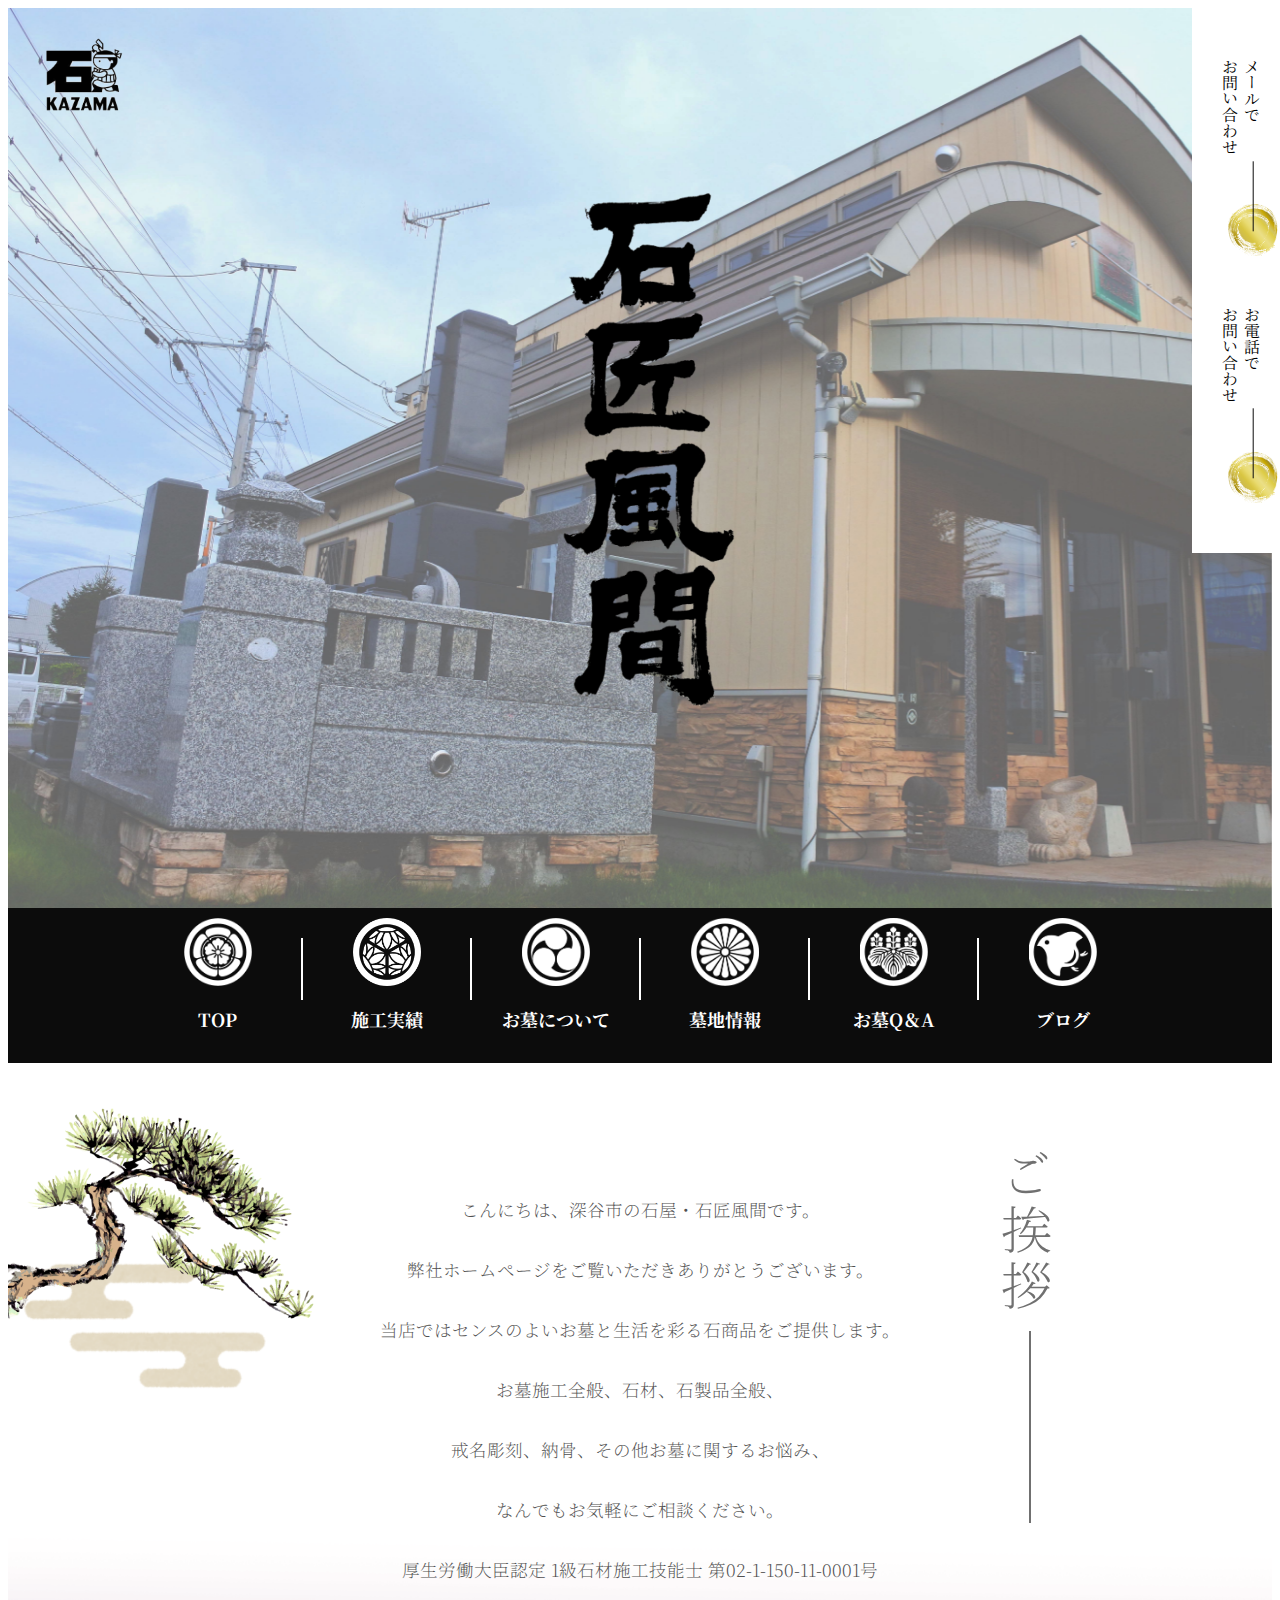
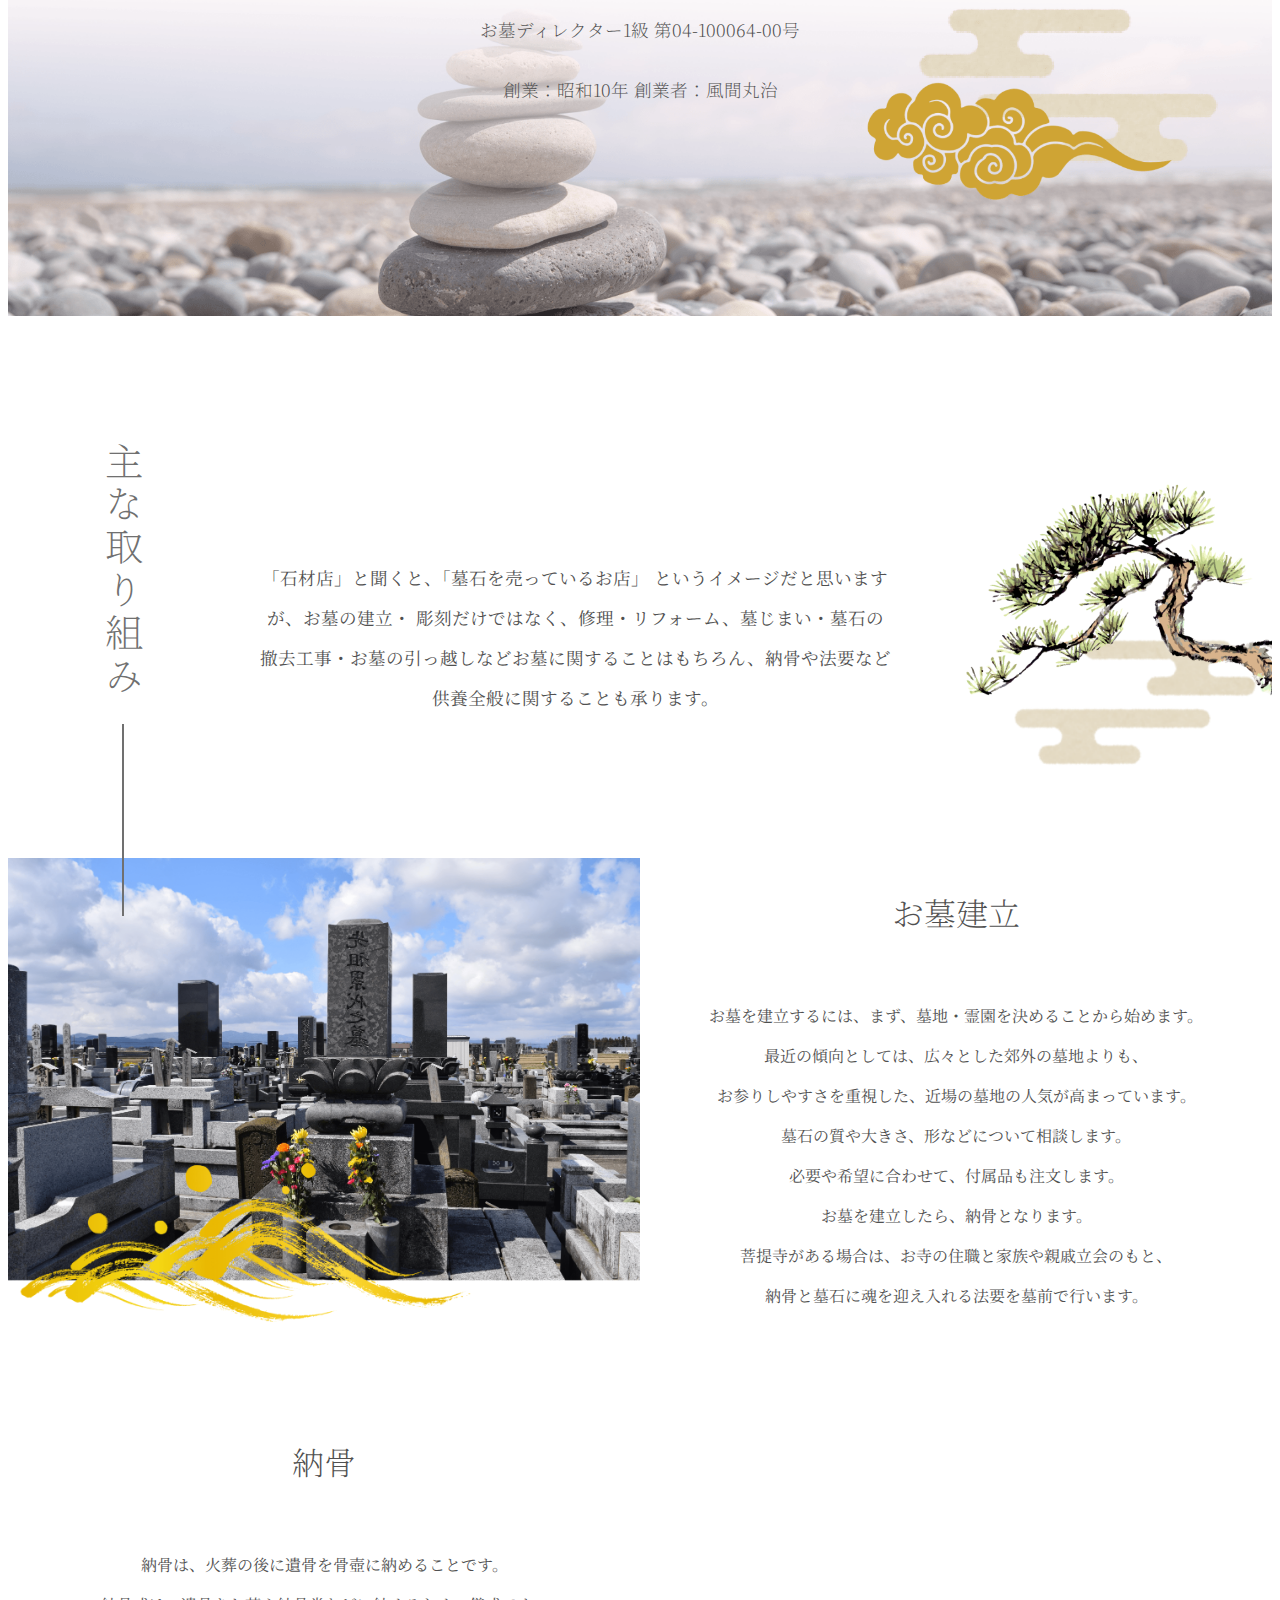
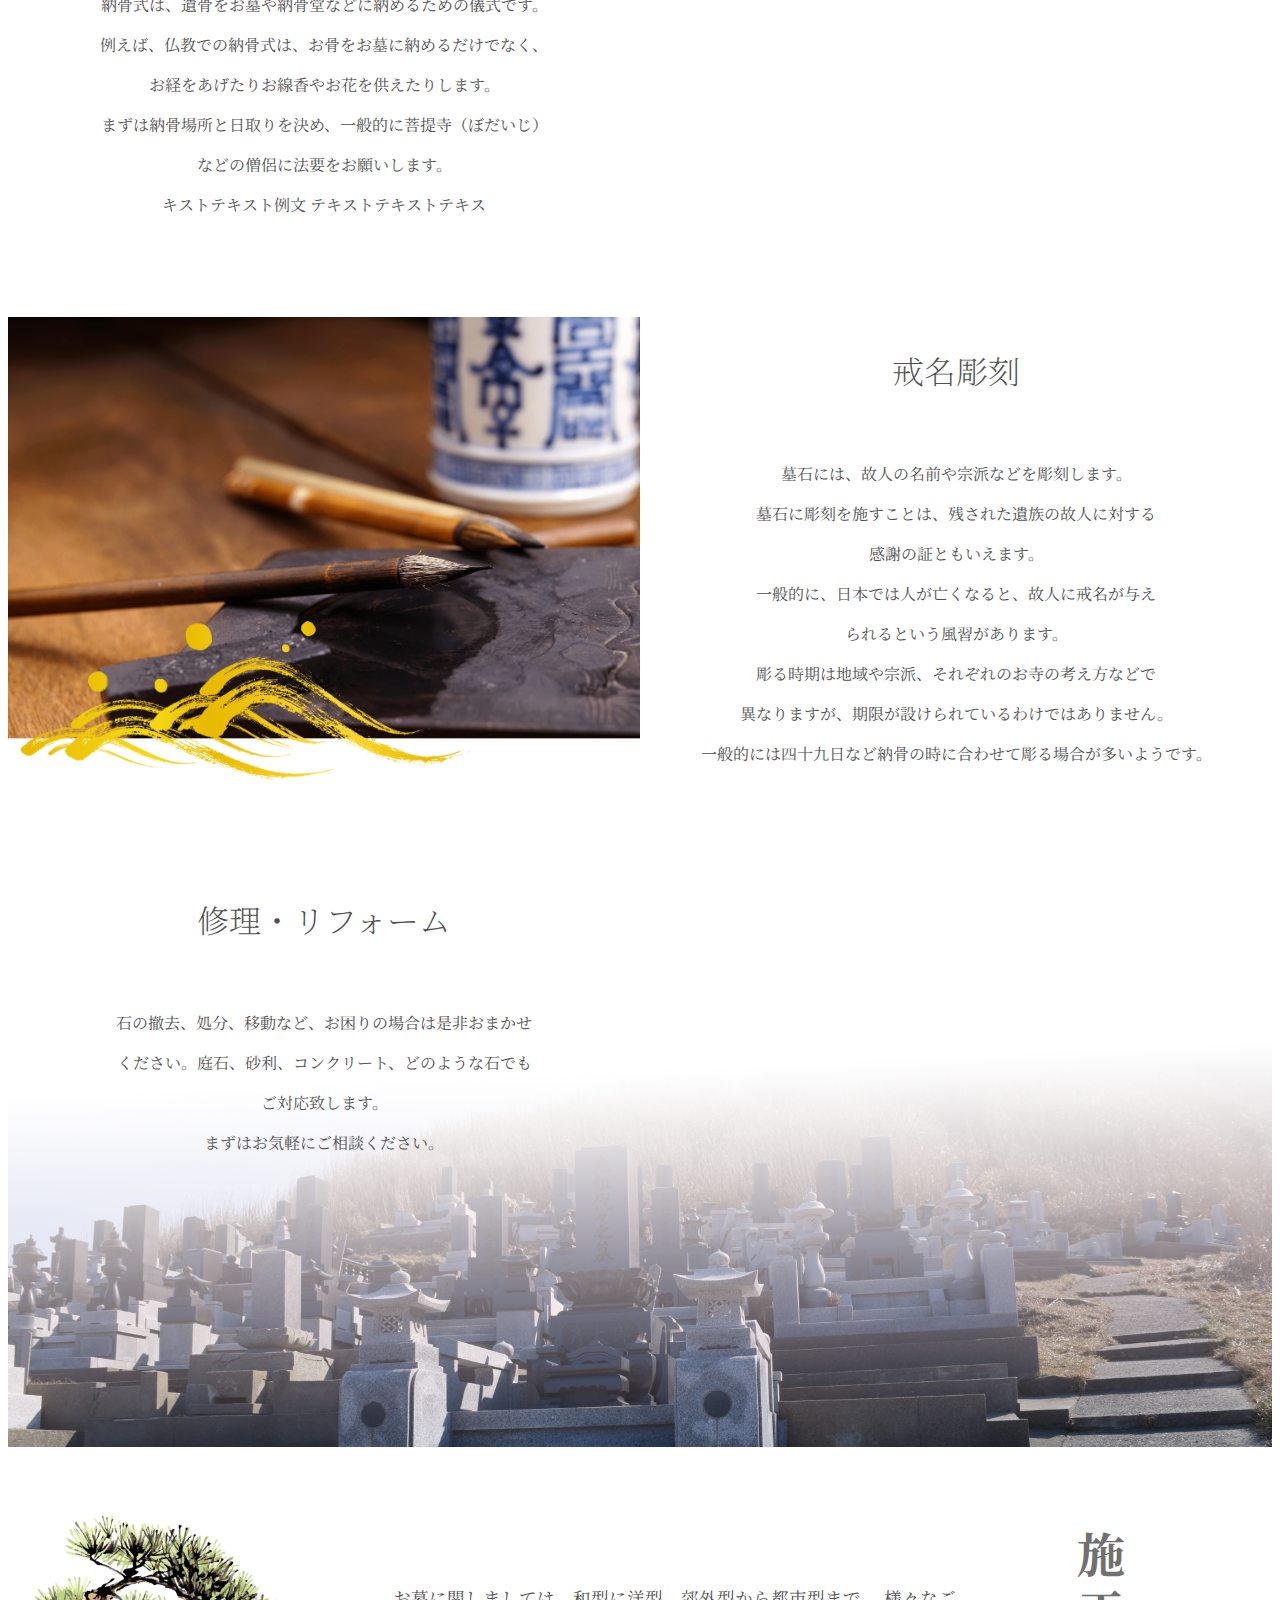
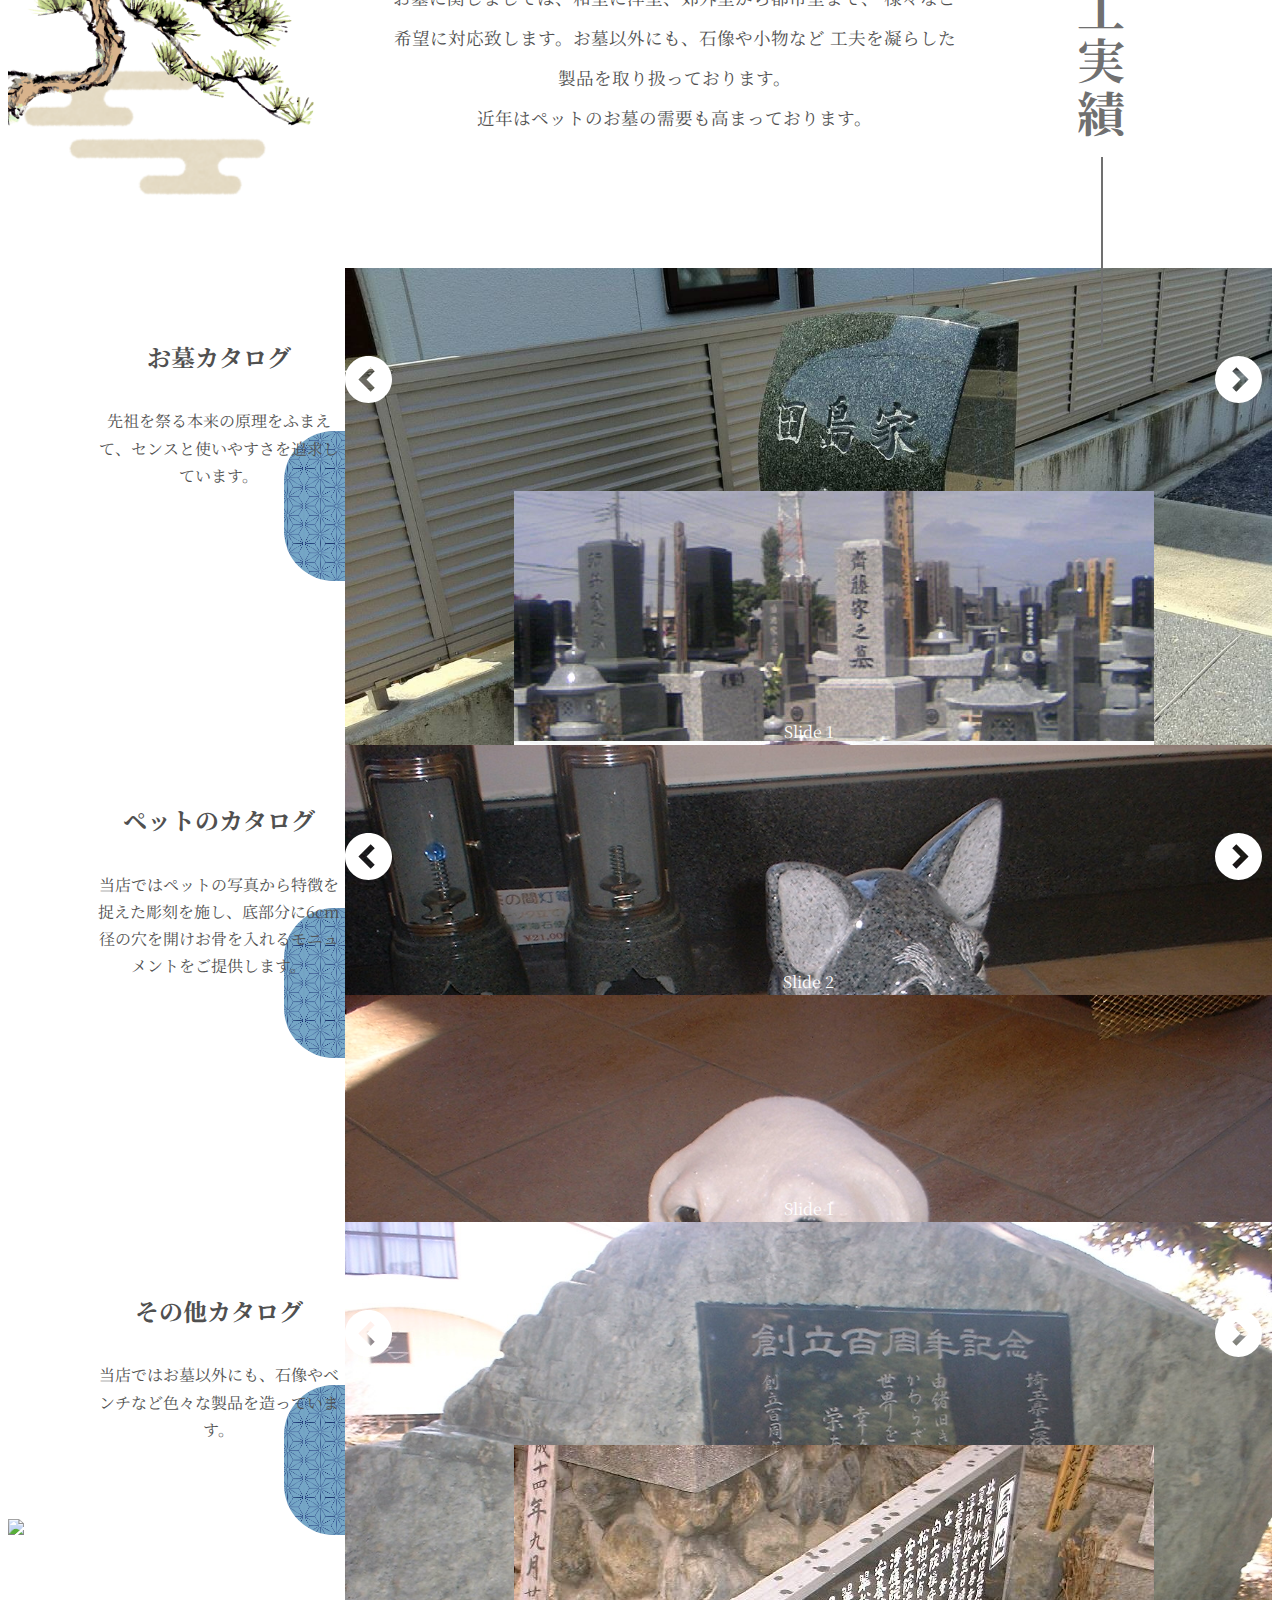
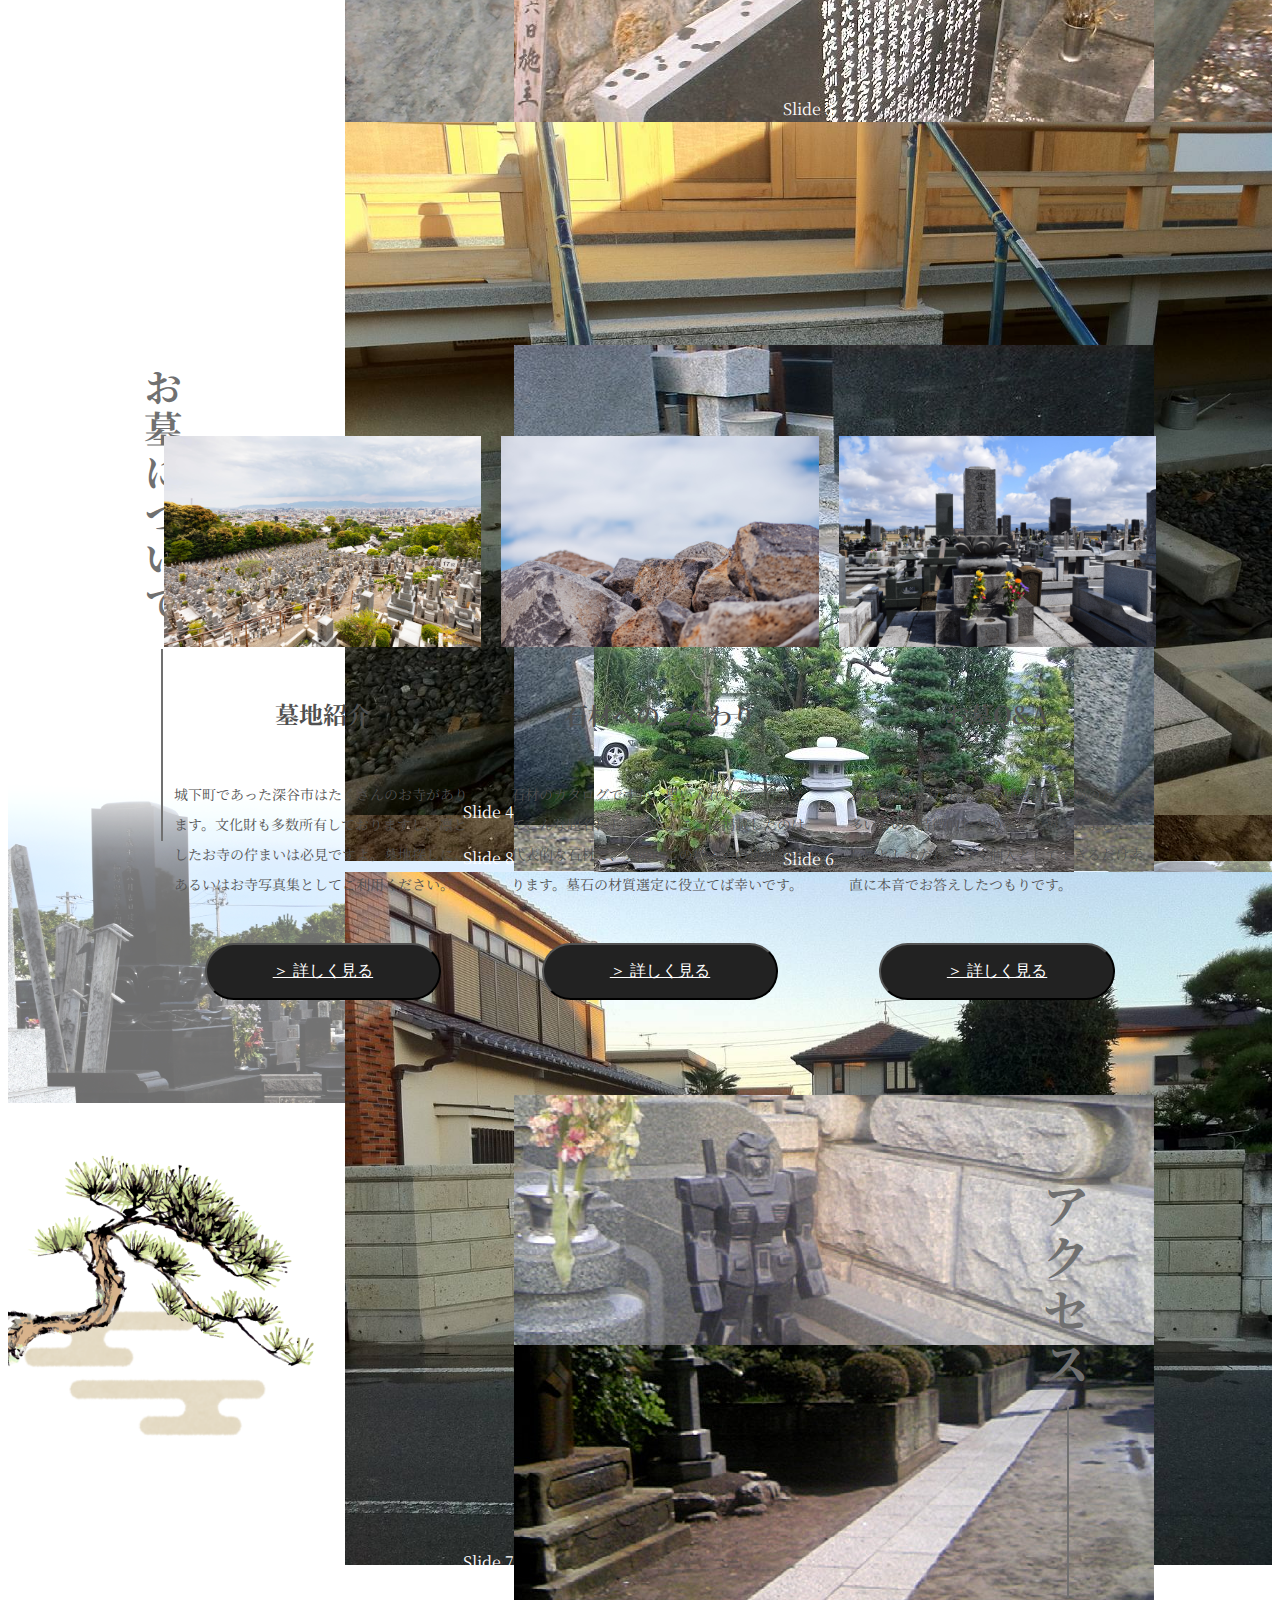
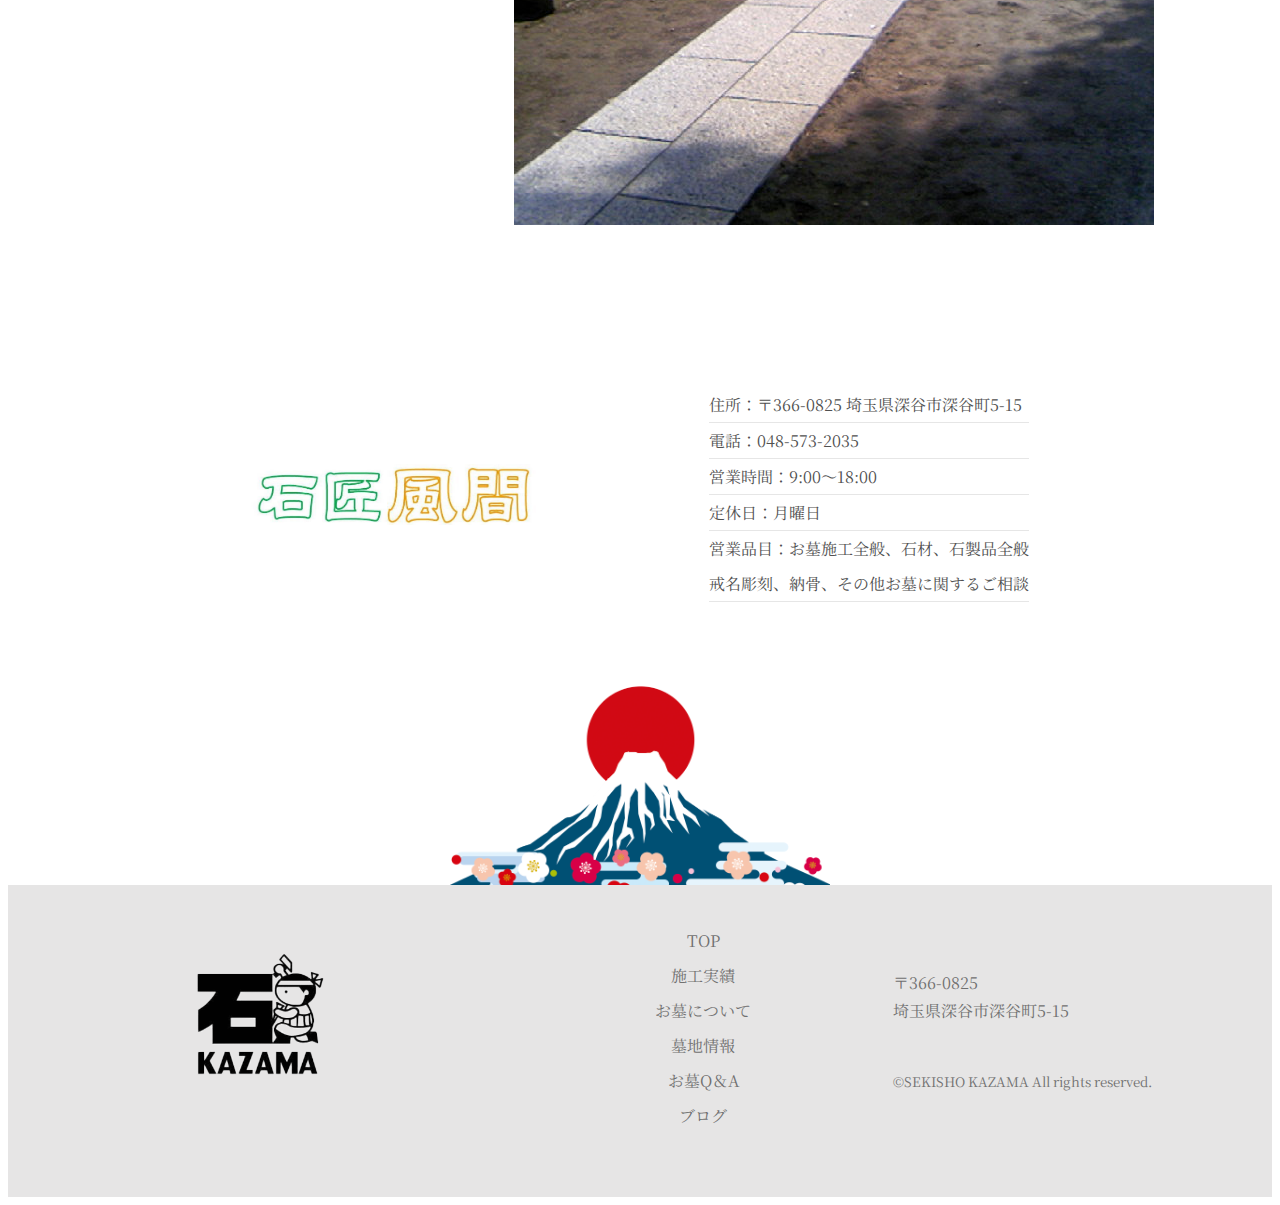
==== commit ed2d4f09: "Update index.html" ====
--- a/index.html
+++ b/index.html
@@ -17,11 +17,11 @@
   </head>
   <body>
     <!-- loading -->
-    <div id="loading">
+<!--     <div id="loading">
       <div id="animation">
         <img src="top-img/loading.gif" alt="ローディング画像">
       </div>
-    </div>
+    </div> -->
     <header>
       <div class="header-inner">
         <div class="header-logo">
--- a/css/top.css
+++ b/css/top.css
@@ -472,12 +472,12 @@
   background: transparent;
 }
 .swiper-button-next, .swiper-container-rtl {
-  background-image: url(file:///Users/shinmurayuuki/Downloads/%E7%9F%A2%E5%8D%B0%E3%83%9B%E3%82%99%E3%82%BF%E3%83%B3%E3%80%80%E5%8F%B33.svg) !important;
+  background-image: url(../top-img/right-arrow.svg) !important;
   right: 10px;
   left: auto;
 }
 .swiper-button-prev, .swiper-container-rtl {
-  background-image: url(file:///Users/shinmurayuuki/Downloads/%E7%9F%A2%E5%8D%B0%E3%83%9B%E3%82%99%E3%82%BF%E3%83%B3%E3%80%80%E5%B7%A63.svg) !important;
+  background-image: url(../top-img/left-arrow.svg) !important;
 }
 .swiper-button-next, .swiper-button-prev {
   position: absolute;
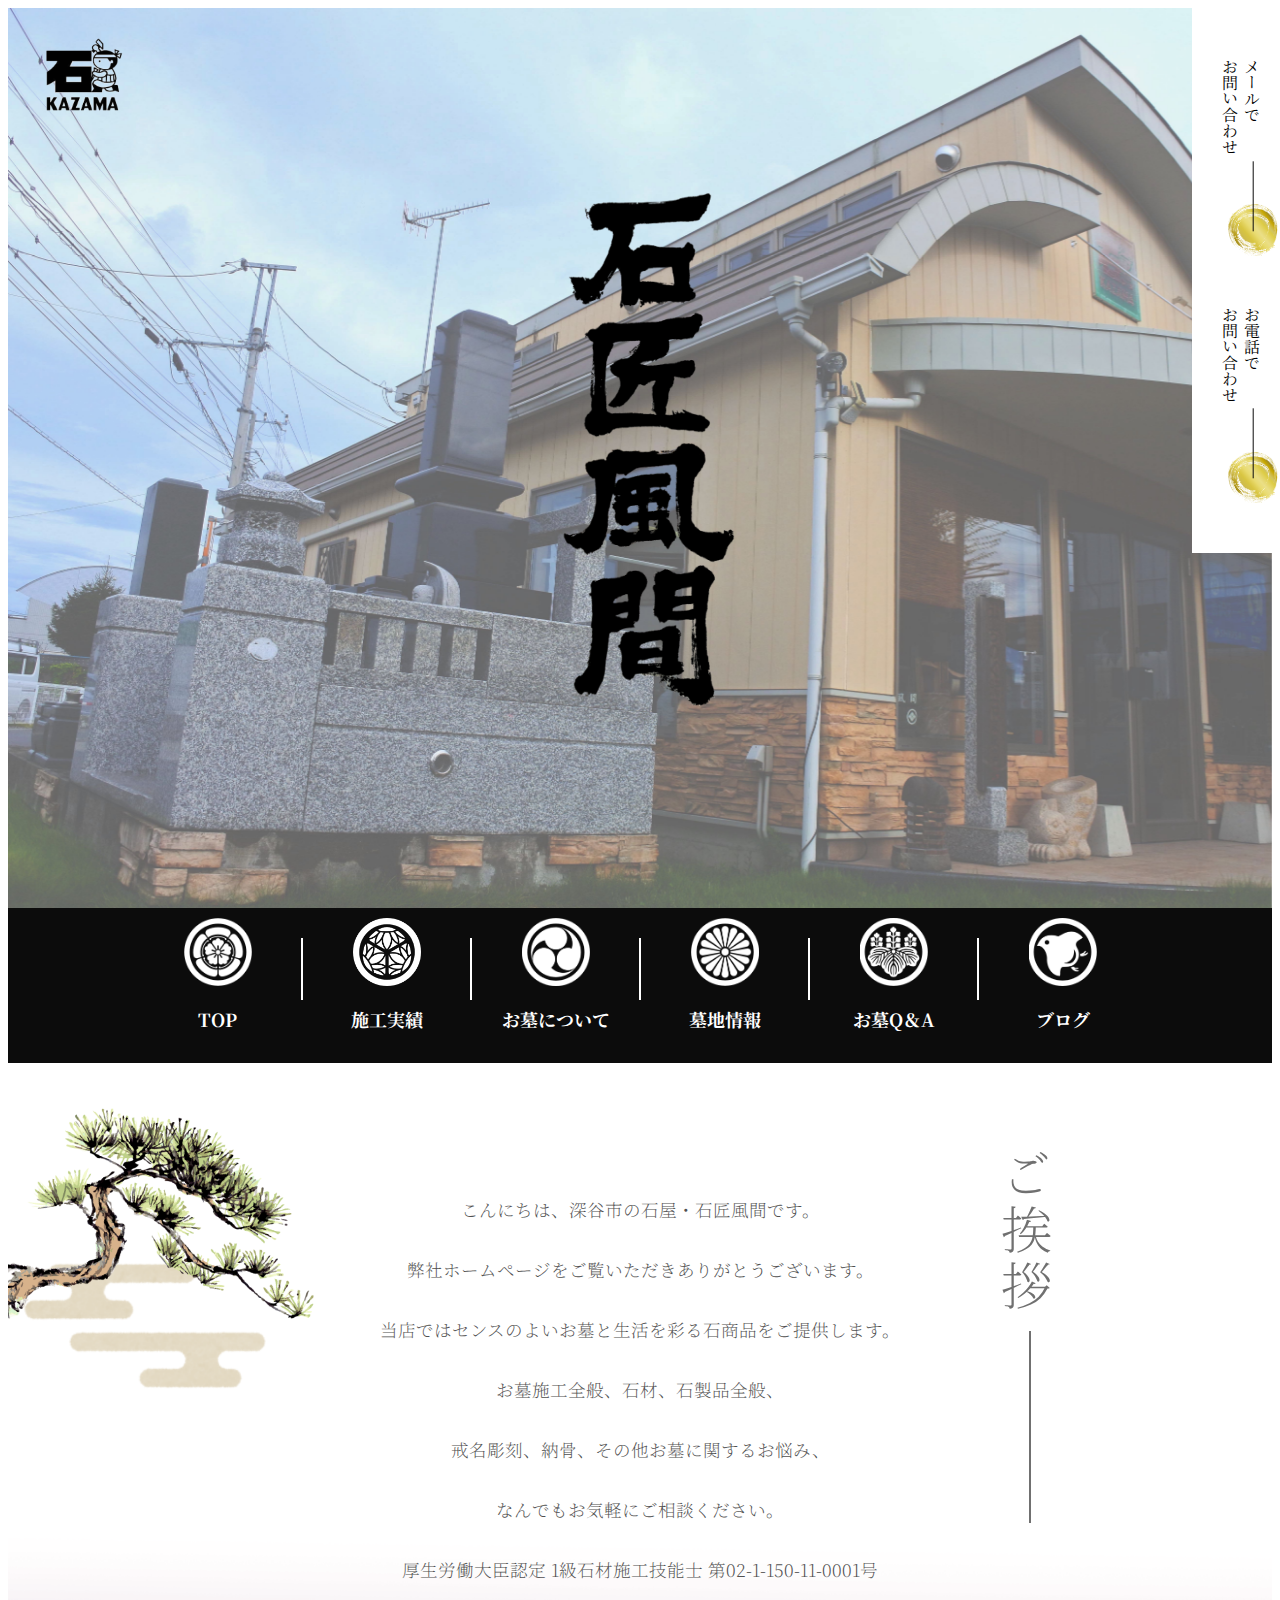
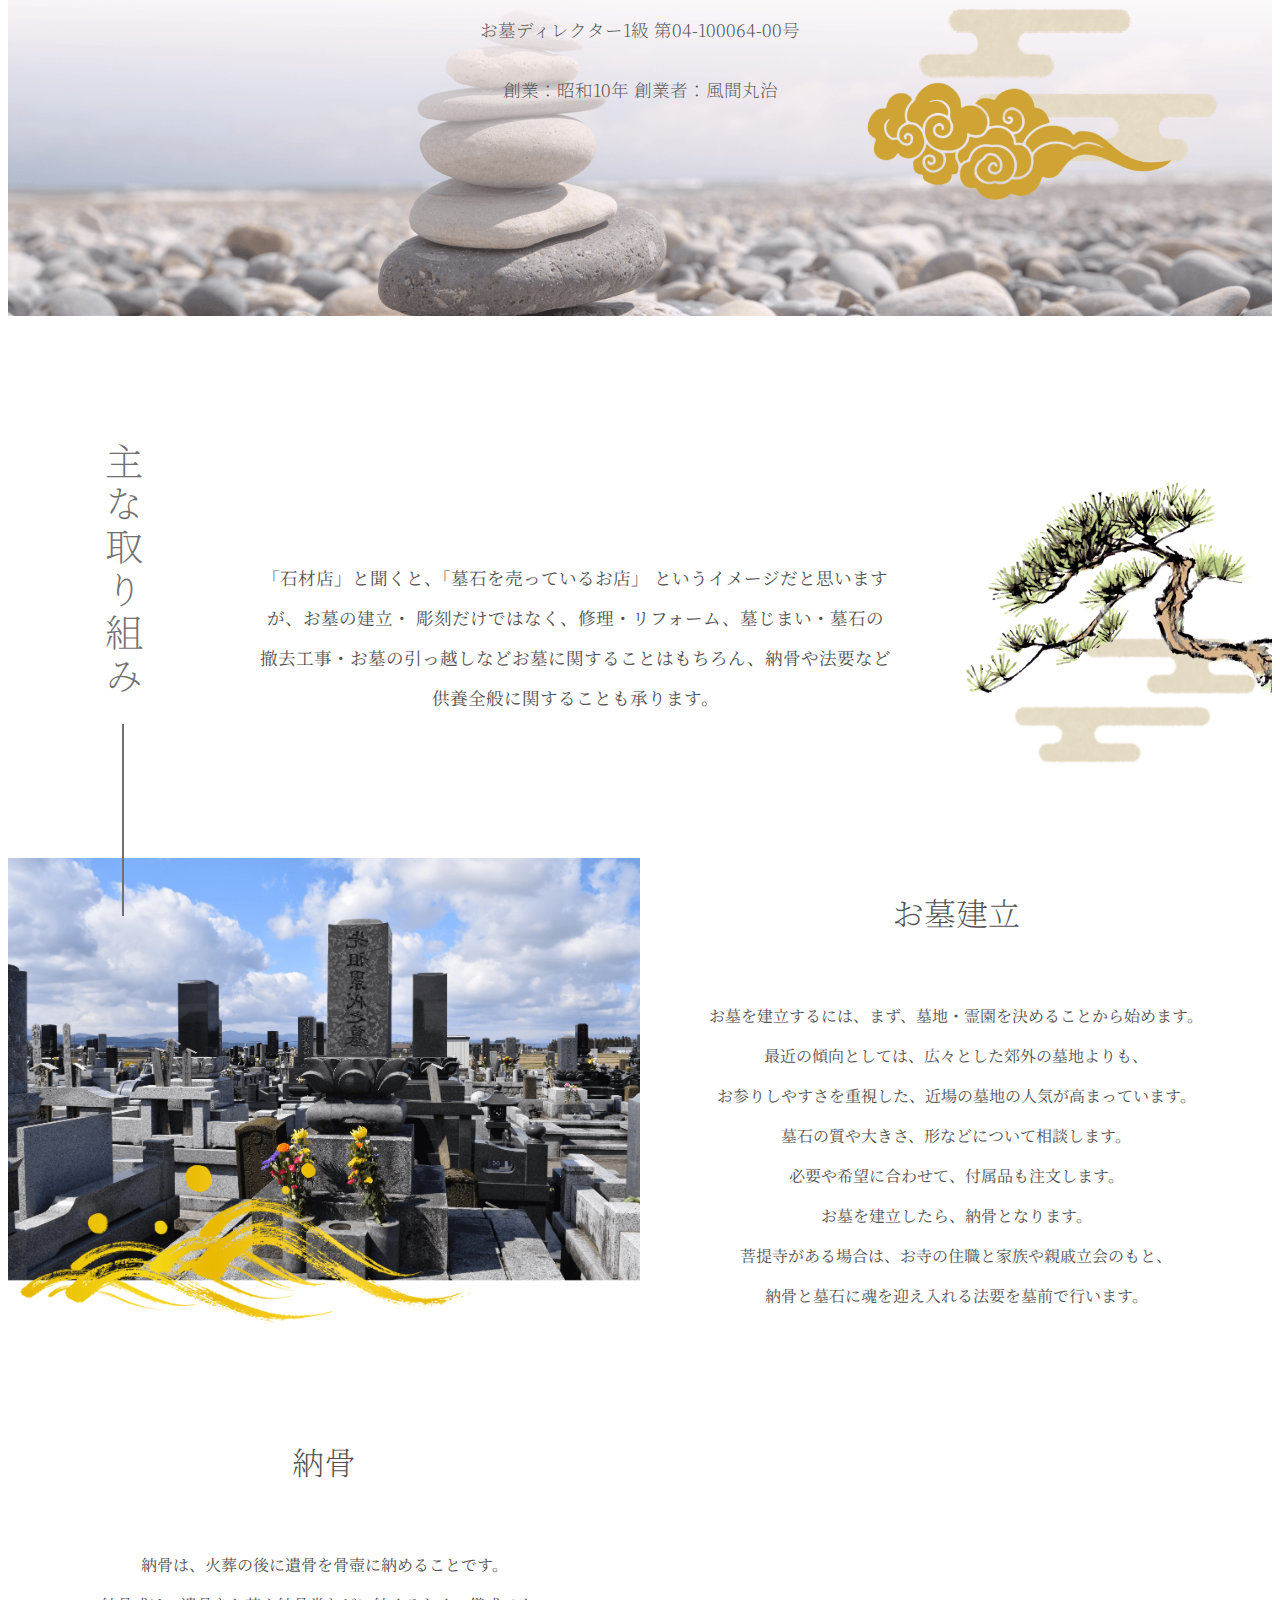
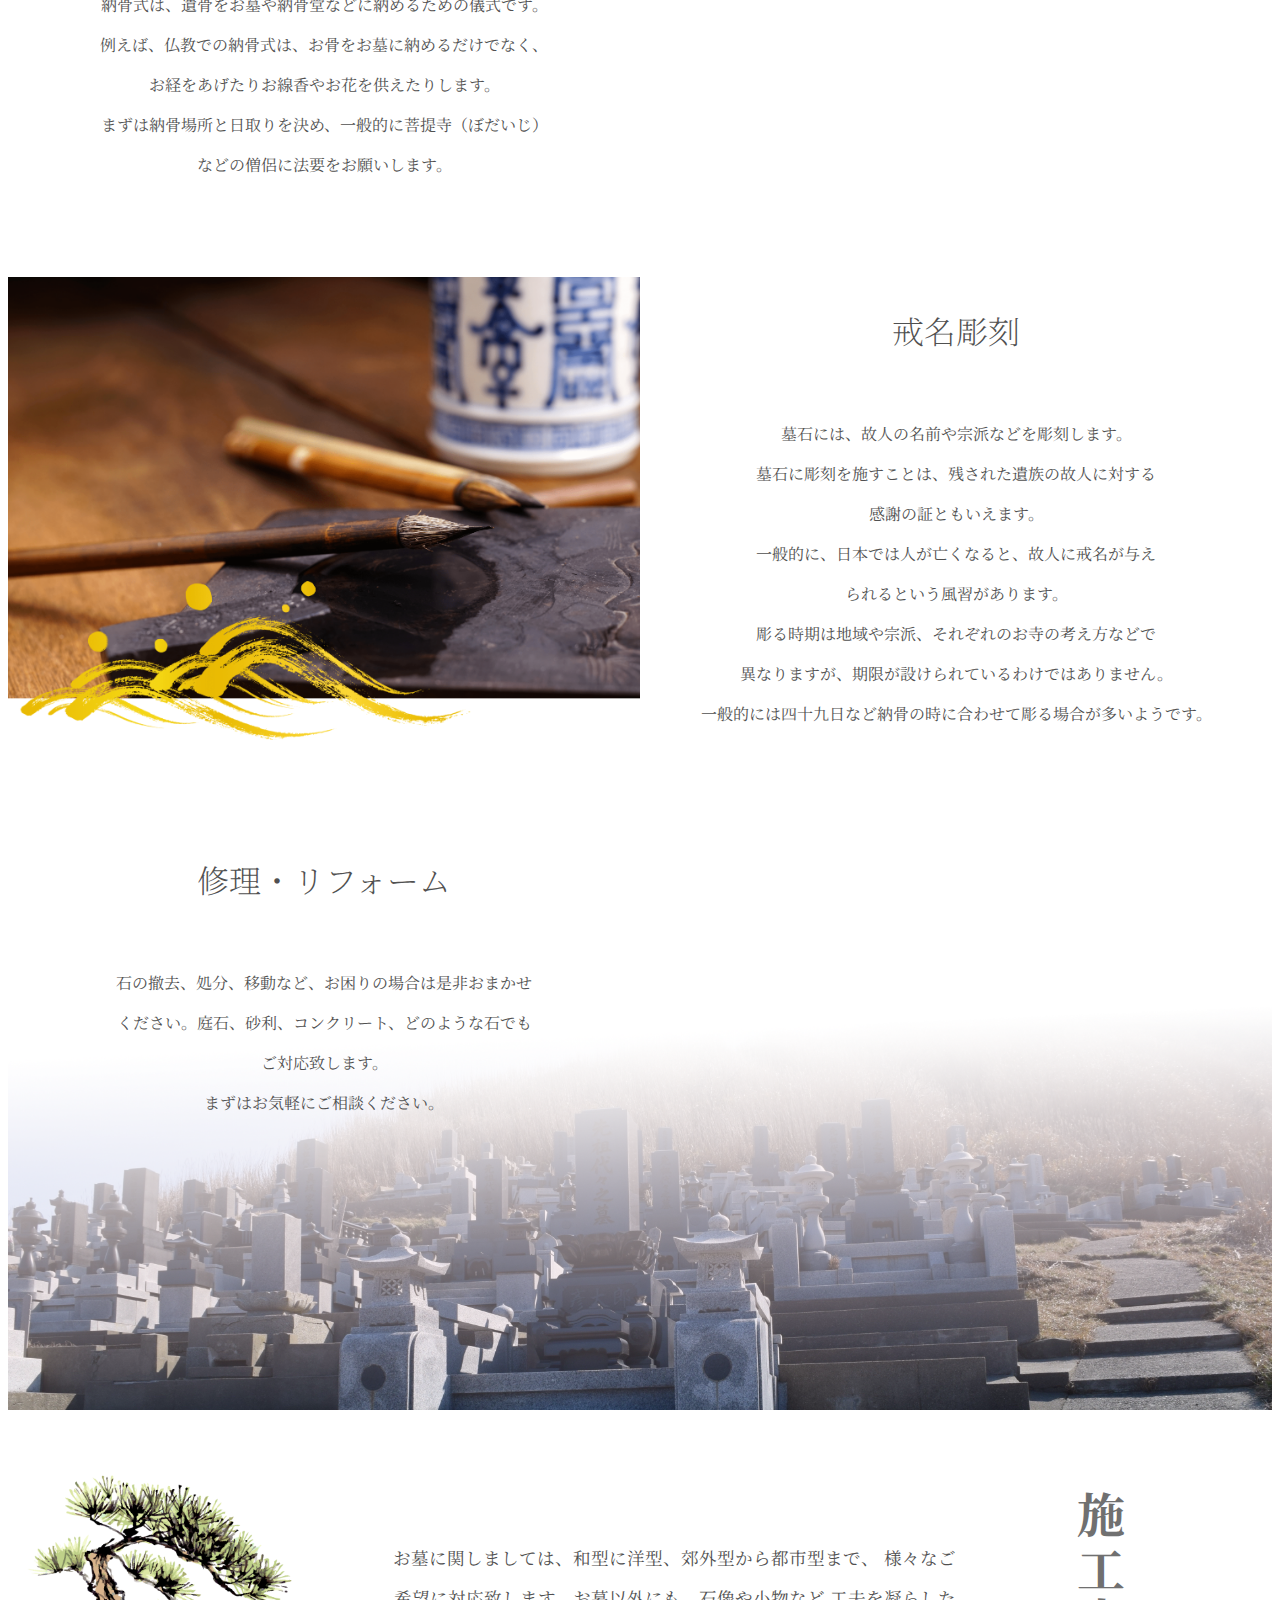
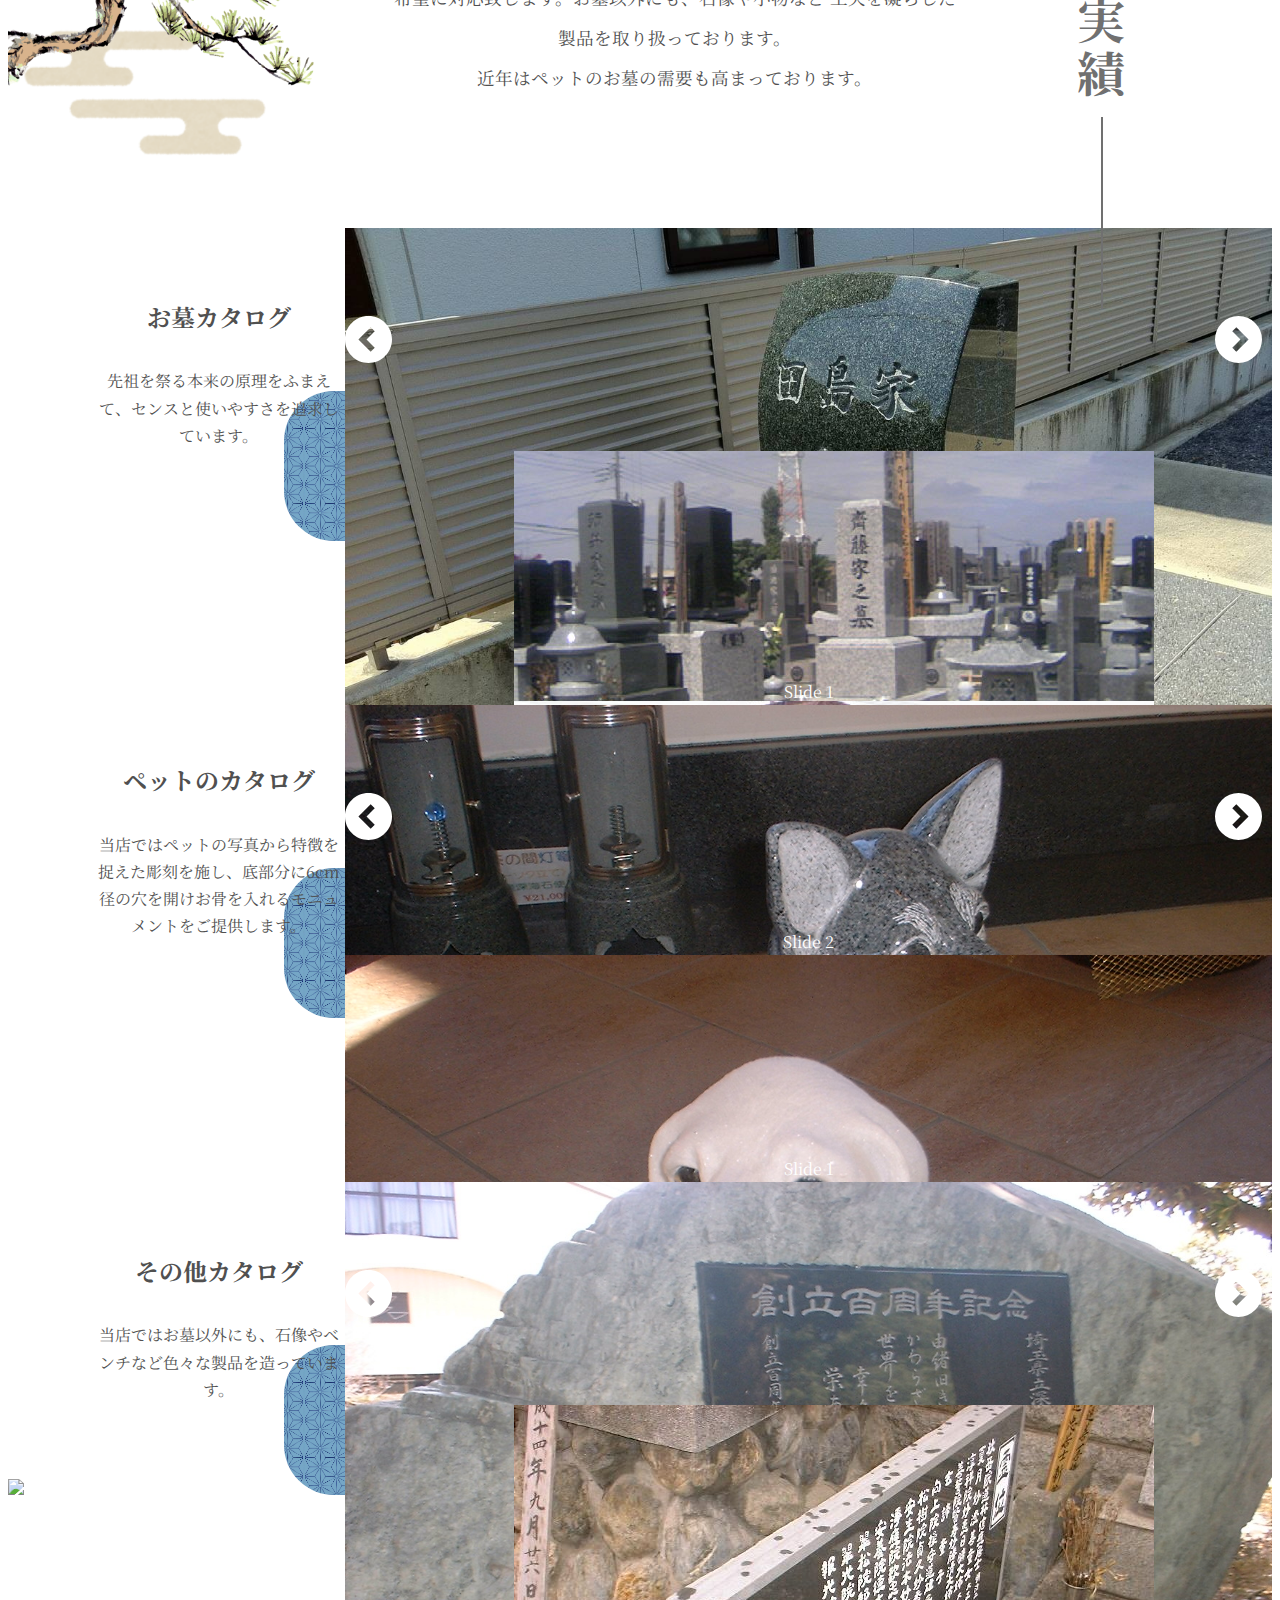
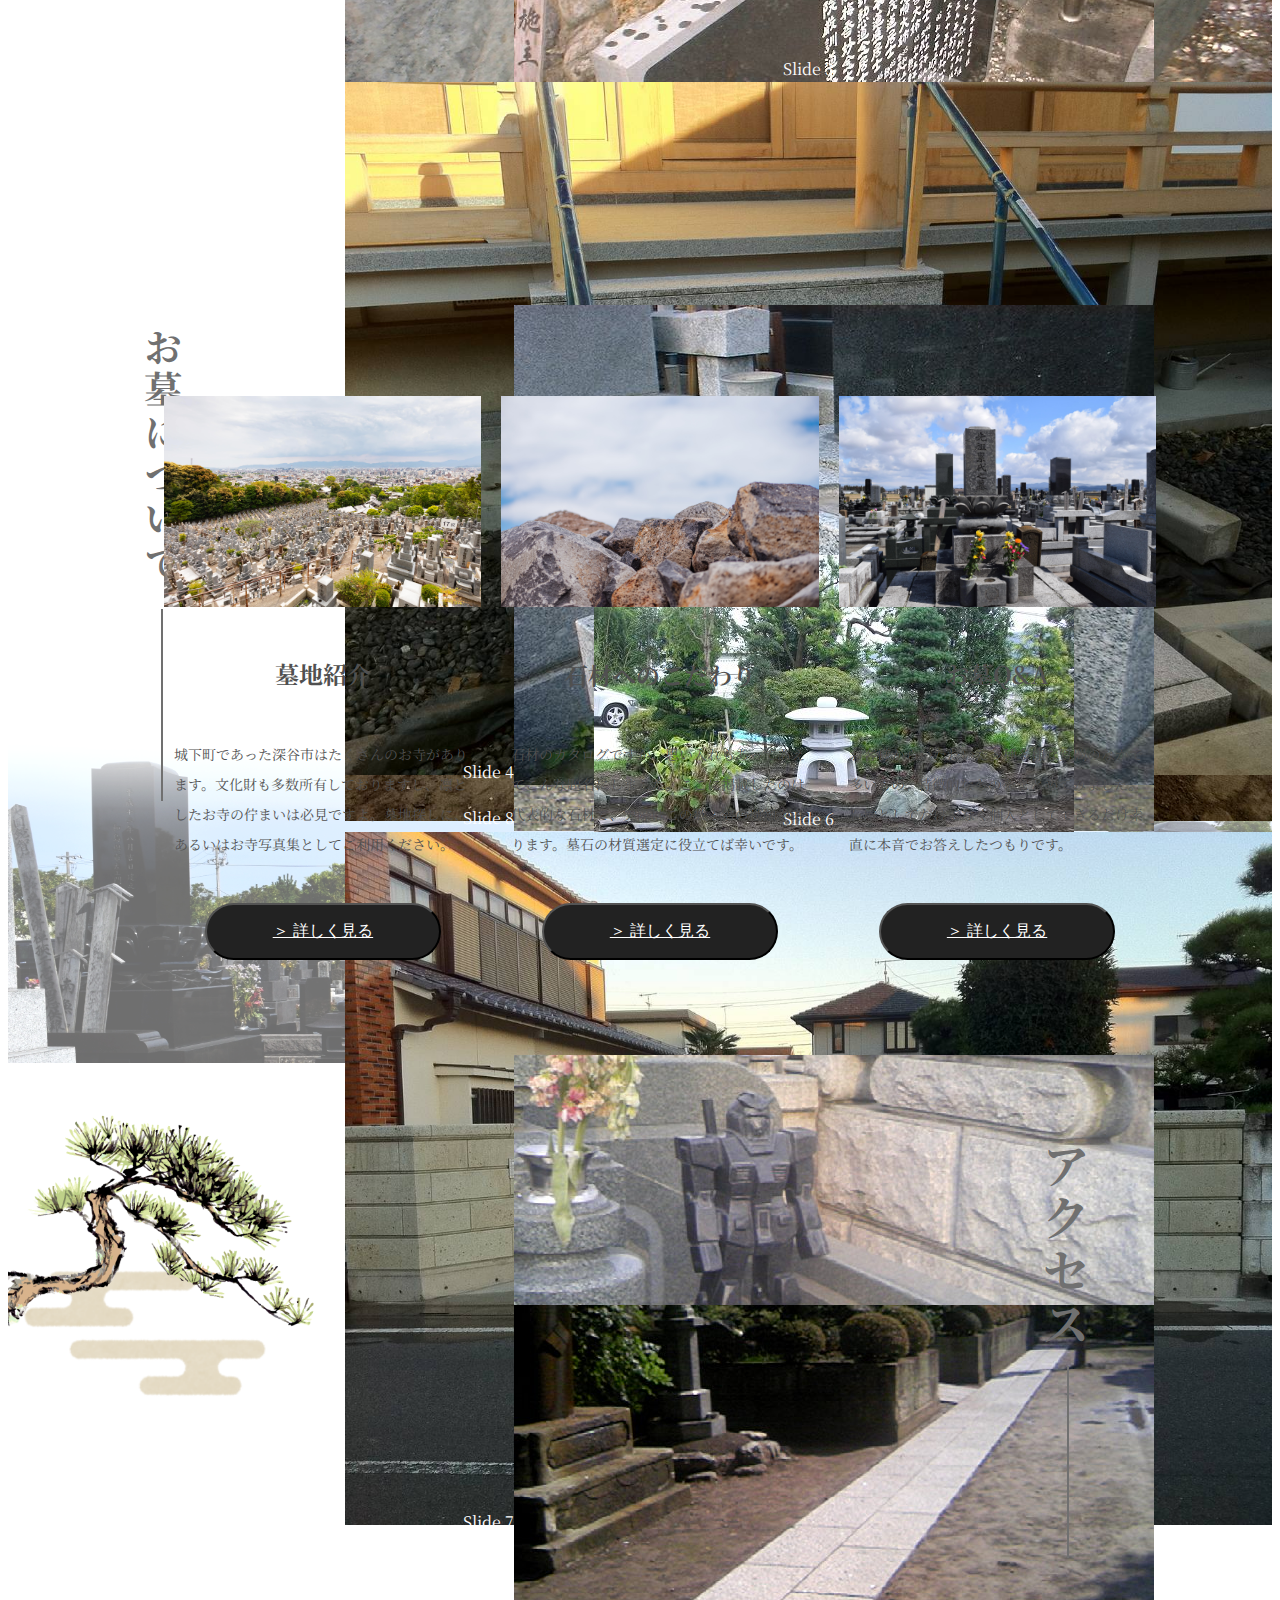
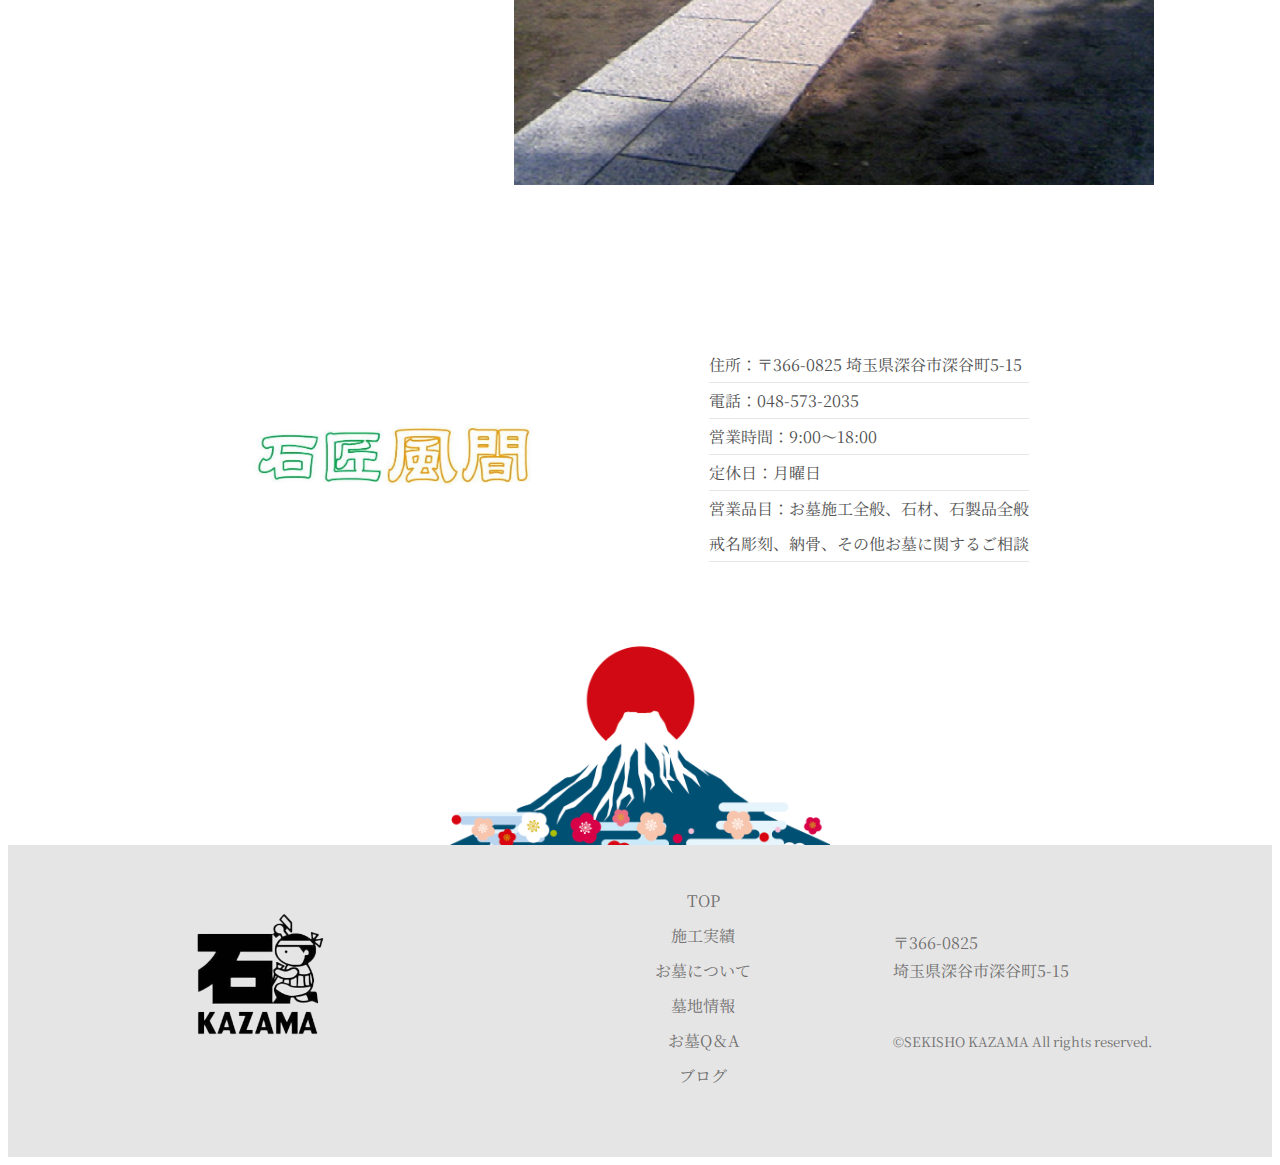
==== commit d4209ebf: "Update index.html" ====
--- a/index.html
+++ b/index.html
@@ -155,9 +155,7 @@
             例えば、仏教での納骨式は、お骨をお墓に納めるだけでなく、<br>
             お経をあげたりお線香やお花を供えたりします。<br>
             まずは納骨場所と日取りを決め、一般的に菩提寺（ぼだいじ）<br>
-            などの僧侶に法要をお願いします。<br>
-            キストテキスト例文
-            テキストテキストテキス</p>
+            などの僧侶に法要をお願いします。</p>
         </div>
         <div class="service-img">
           <img src="top-img/no-kotsu-min.png" alt="">
